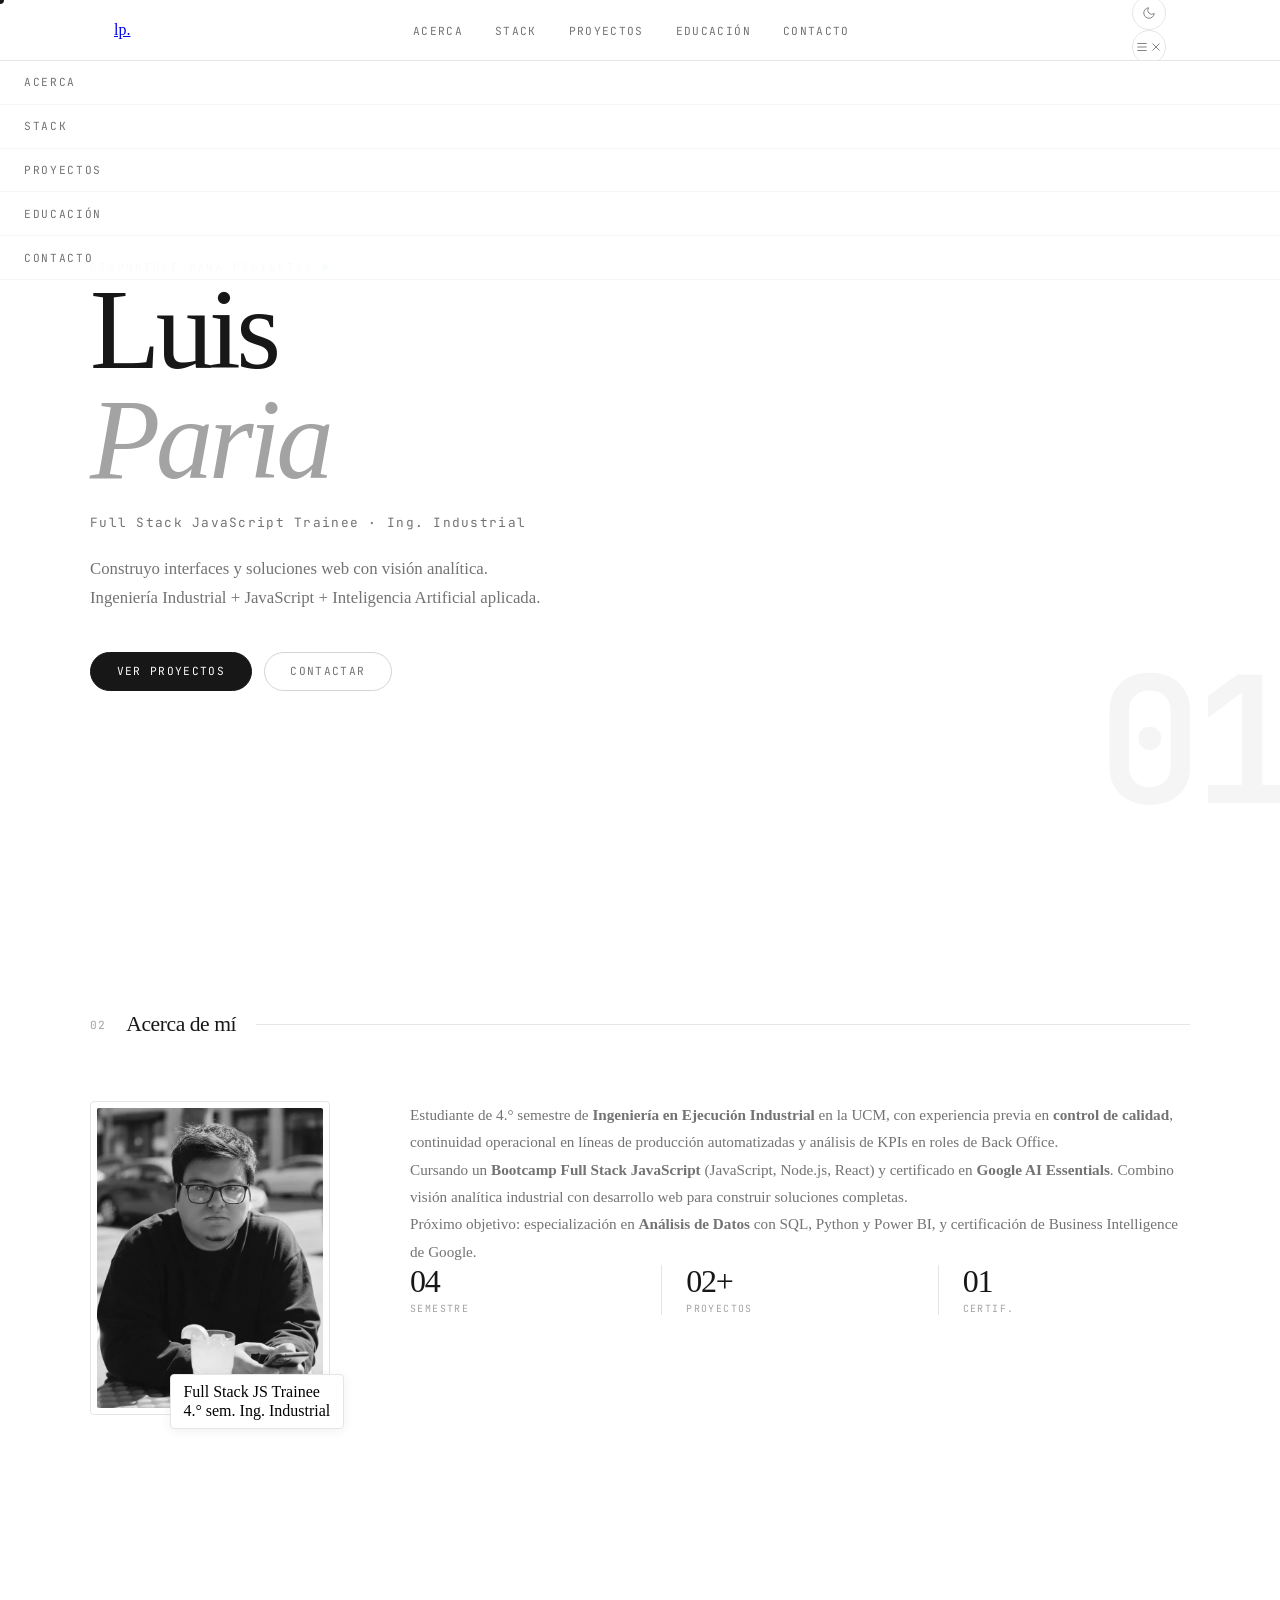
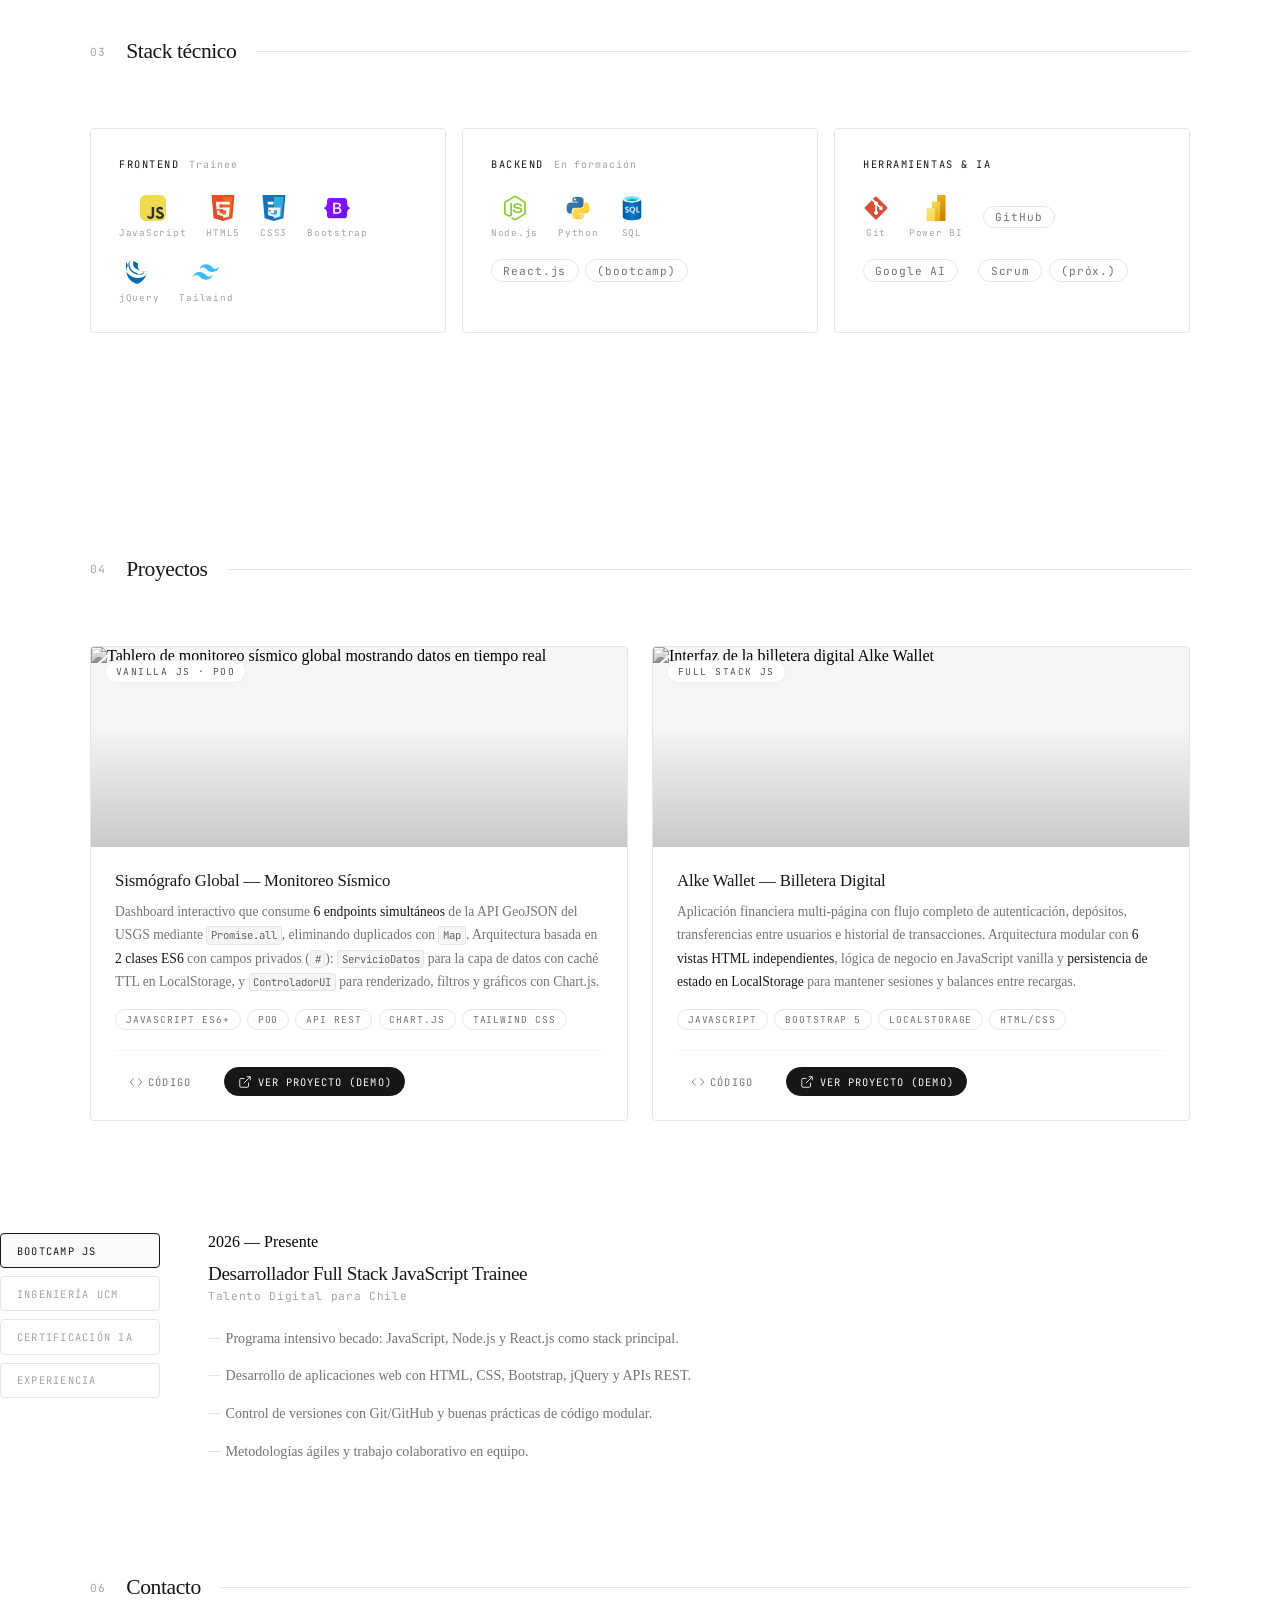
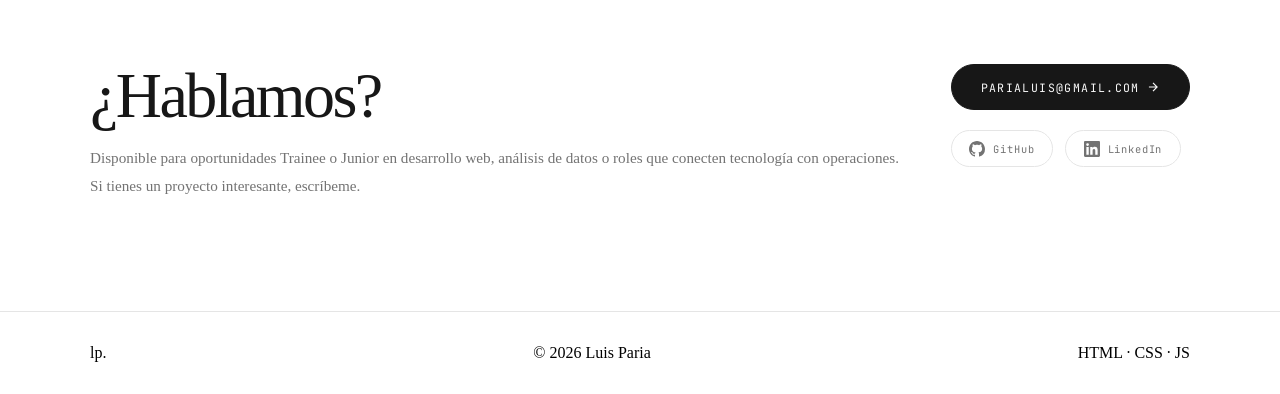
==== index.html @ 0fd5fdc1 "commit de actualización 4 19/06/2026" ====
<!DOCTYPE html>
<html lang="es" class="scroll-smooth">
<head>
  <meta charset="UTF-8" />
  <meta name="viewport" content="width=device-width, initial-scale=1.0" />
  <title>Luis Paria — Desarrollador Frontend</title>
  <meta name="description" content="Portafolio de Luis Paria. Frontend Trainee especializado en JavaScript y en camino al desarrollo Full Stack." />

  <!-- Tailwind CSS -->
  <script src="https://cdn.tailwindcss.com"></script>
  <script>
    tailwind.config = {
      darkMode: 'class',
      theme: {
        extend: {
          fontFamily: {
            sans: ['Inter', 'system-ui', 'sans-serif'],
            mono: ['"JetBrains Mono"', 'monospace'],
          },
          colors: {
            ink: {
              50:  '#fafafa',
              100: '#f5f5f5',
              200: '#e5e5e5',
              300: '#d4d4d4',
              400: '#a3a3a3',
              500: '#737373',
              600: '#525252',
              700: '#404040',
              800: '#262626',
              900: '#171717',
              950: '#0a0a0a',
            }
          }
        }
      }
    }
  </script>

  <!-- Google Fonts -->
  <link rel="preconnect" href="https://fonts.googleapis.com" />
  <link rel="preconnect" href="https://fonts.gstatic.com" crossorigin />
  <link href="https://fonts.googleapis.com/css2?family=Inter:opsz,wght@14..32,300;14..32,400;14..32,500;14..32,600&family=JetBrains+Mono:wght@400;500&display=swap" rel="stylesheet" />

  <!-- CSS propio -->
  <link rel="stylesheet" href="style/style.css" />
</head>

<body class="bg-white dark:bg-ink-950 text-ink-900 dark:text-ink-100 antialiased transition-colors duration-300">

  <!-- ─────────────── CURSOR ─────────────── -->
  <div id="cursor" aria-hidden="true"></div>

  <!-- ─────────────── NAV ─────────────── -->
  <header id="site-header">
    <nav aria-label="Navegación principal">
      <div class="nav-inner">
        <!-- Logo -->
        <a href="#inicio" class="font-mono text-sm font-medium text-ink-900 dark:text-ink-100 hover:text-ink-500 dark:hover:text-ink-400 transition-colors" aria-label="Inicio">
          lp.
        </a>

        <!-- Links desktop -->
        <ul class="nav-links" role="list">
          <li><a href="#acerca" class="nav-a">Acerca</a></li>
          <li><a href="#stack" class="nav-a">Stack</a></li>
          <li><a href="#proyectos" class="nav-a">Proyectos</a></li>
          <li><a href="#educacion" class="nav-a">Educación</a></li>
          <li><a href="#contacto" class="nav-a">Contacto</a></li>
        </ul>

        <!-- Controles -->
        <div class="flex items-center gap-3">
          <button id="theme-btn" aria-label="Cambiar tema" class="control-btn">
            <!-- Sol (modo claro visible en dark) -->
            <svg class="icon-sun" xmlns="http://www.w3.org/2000/svg" viewBox="0 0 24 24" fill="none" stroke="currentColor" stroke-width="1.5">
              <circle cx="12" cy="12" r="4"/><path d="M12 2v2M12 20v2M4.22 4.22l1.42 1.42M18.36 18.36l1.42 1.42M2 12h2M20 12h2M4.22 19.78l1.42-1.42M18.36 5.64l1.42-1.42"/>
            </svg>
            <!-- Luna (visible en modo claro) -->
            <svg class="icon-moon" xmlns="http://www.w3.org/2000/svg" viewBox="0 0 24 24" fill="none" stroke="currentColor" stroke-width="1.5">
              <path d="M21 12.79A9 9 0 1 1 11.21 3 7 7 0 0 0 21 12.79z"/>
            </svg>
          </button>

          <!-- Hamburger mobile -->
          <button id="menu-btn" aria-label="Menú" aria-expanded="false" class="control-btn md:hidden">
            <svg id="icon-menu" xmlns="http://www.w3.org/2000/svg" viewBox="0 0 24 24" fill="none" stroke="currentColor" stroke-width="1.5" class="w-4 h-4">
              <path d="M4 6h16M4 12h16M4 18h16"/>
            </svg>
            <svg id="icon-close" xmlns="http://www.w3.org/2000/svg" viewBox="0 0 24 24" fill="none" stroke="currentColor" stroke-width="1.5" class="w-4 h-4 hidden">
              <path d="M18 6 6 18M6 6l12 12"/>
            </svg>
          </button>
        </div>
      </div>

      <!-- Menú móvil -->
      <div id="mobile-menu" class="mobile-menu hidden" aria-hidden="true">
        <ul role="list" class="flex flex-col gap-0">
          <li><a href="#acerca"    class="mobile-a">Acerca</a></li>
          <li><a href="#stack"     class="mobile-a">Stack</a></li>
          <li><a href="#proyectos" class="mobile-a">Proyectos</a></li>
          <li><a href="#educacion" class="mobile-a">Educación</a></li>
          <li><a href="#contacto"  class="mobile-a">Contacto</a></li>
        </ul>
      </div>
    </nav>
  </header>

  <!-- ─────────────── MAIN ─────────────── -->
  <main>

    <!-- ══════════════ HERO ══════════════ -->
    <section id="inicio" class="hero" aria-labelledby="hero-name">

      <div class="hero-content reveal">
        <p class="label mb-6">Disponible para proyectos
          <span class="dot-green" aria-hidden="true"></span>
        </p>

        <h1 id="hero-name" class="hero-heading">
          Luis<br/>
          <span class="hero-last">Paria</span>
        </h1>

        <p class="hero-role">
          Full Stack JavaScript Trainee <span class="text-ink-400 dark:text-ink-500">·</span> Ing. Industrial
        </p>

        <p class="hero-desc">
          Construyo interfaces y soluciones web con visión analítica.<br class="hidden sm:block"/>
          Ingeniería Industrial + JavaScript + Inteligencia Artificial aplicada.
        </p>

        <div class="hero-actions">
          <a href="#proyectos" class="btn-primary">Ver proyectos</a>
          <a href="#contacto"  class="btn-ghost">Contactar</a>
        </div>
      </div>

      <!-- Número de sección decorativo -->
      <div class="hero-num" aria-hidden="true">01</div>

    </section>

    <!-- ══════════════ ACERCA ══════════════ -->
    <section id="acerca" class="section" aria-labelledby="acerca-title">
      <div class="section-inner">

        <header class="section-head reveal">
          <span class="section-num" aria-hidden="true">02</span>
          <h2 id="acerca-title" class="section-title">Acerca de mí</h2>
        </header>

        <div class="about-grid">

          <!-- Foto -->
          <div class="about-img-wrap reveal">
            <div class="about-img-frame">
              <img
                src="media/foto%20perfil.webp"
                alt="Foto de perfil de Luis Paria"
                width="300" height="300"
                class="about-img"
                loading="lazy"
              />
            </div>
            <!-- Tarjeta flotante -->
            <div class="about-badge">
              <span class="font-mono text-xs text-ink-500 dark:text-ink-400">Full Stack JS Trainee</span>
              <span class="font-mono text-xs font-medium text-ink-900 dark:text-ink-100">4.° sem. Ing. Industrial</span>
            </div>
          </div>

          <!-- Texto -->
          <div class="about-text reveal">
            <p class="body-text mb-5">
              Estudiante de 4.° semestre de
              <strong class="text-ink-900 dark:text-ink-100 font-medium">Ingeniería en Ejecución Industrial</strong>
              en la UCM, con experiencia previa en
              <strong class="text-ink-900 dark:text-ink-100 font-medium">control de calidad</strong>,
              continuidad operacional en líneas de producción automatizadas
              y análisis de KPIs en roles de Back Office.
            </p>
            <p class="body-text mb-5">
              Cursando un
              <strong class="text-ink-900 dark:text-ink-100 font-medium">Bootcamp Full Stack JavaScript</strong>
              (JavaScript, Node.js, React) y certificado en
              <strong class="text-ink-900 dark:text-ink-100 font-medium">Google AI Essentials</strong>.
              Combino visión analítica industrial con desarrollo web para construir soluciones completas.
            </p>
            <p class="body-text mb-10">
              Próximo objetivo: especialización en
              <strong class="text-ink-900 dark:text-ink-100 font-medium">Análisis de Datos</strong>
              con SQL, Python y Power BI, y certificación de Business Intelligence de Google.
            </p>

            <!-- Métricas -->
            <div class="metrics">
              <div class="metric">
                <span class="metric-value">04</span>
                <span class="metric-label">Semestre</span>
              </div>
              <div class="metric-divider" aria-hidden="true"></div>
              <div class="metric">
                <span class="metric-value">02+</span>
                <span class="metric-label">Proyectos</span>
              </div>
              <div class="metric-divider" aria-hidden="true"></div>
              <div class="metric">
                <span class="metric-value">01</span>
                <span class="metric-label">Certif.</span>
              </div>
            </div>
          </div>

        </div>
      </div>
    </section>

    <!-- ══════════════ STACK ══════════════ -->
    <section id="stack" class="section bg-ink-50 dark:bg-ink-900/40" aria-labelledby="stack-title">
      <div class="section-inner">

        <header class="section-head reveal">
          <span class="section-num" aria-hidden="true">03</span>
          <h2 id="stack-title" class="section-title">Stack técnico</h2>
        </header>

        <div class="stack-grid">

          <!-- Frontend -->
          <article class="stack-card reveal" aria-label="Habilidades Frontend">
            <div class="stack-card-head">
              <span class="stack-tag">Frontend</span>
              <span class="stack-level">Trainee</span>
            </div>
            <ul class="tech-list" role="list">

              <li class="tech-item" title="JavaScript">
                <svg xmlns="http://www.w3.org/2000/svg" width="26" height="26" viewBox="0 0 256 256" aria-hidden="true">
                  <rect width="256" height="256" fill="#F0DB4F" rx="55"/>
                  <path fill="#323330" d="m67.312 213.932 19.59-11.856c3.78 6.701 7.218 12.371 15.465 12.371 7.905 0 12.889-3.092 12.889-15.12v-81.798h24.058v82.138c0 24.917-14.606 36.259-35.916 36.259-19.245 0-30.416-9.967-36.087-21.996m85.07-2.576 19.588-11.341c5.157 8.421 11.859 14.607 23.715 14.607 9.969 0 16.325-4.984 16.325-11.858 0-8.248-6.53-11.17-17.528-15.98l-6.013-2.579c-17.357-7.388-28.871-16.668-28.871-36.258 0-18.044 13.748-31.792 35.229-31.792 15.294 0 26.292 5.328 34.196 19.247l-18.731 12.029c-4.125-7.389-8.591-10.31-15.465-10.31-7.046 0-11.514 4.468-11.514 10.31 0 7.217 4.468 10.139 14.778 14.608l6.014 2.577c20.449 8.765 31.963 17.699 31.963 37.804 0 21.654-17.012 33.51-39.867 33.51-22.339 0-36.774-10.654-43.819-24.574"/>
                </svg>
                <span>JavaScript</span>
              </li>

              <li class="tech-item" title="HTML5">
                <svg xmlns="http://www.w3.org/2000/svg" width="26" height="26" viewBox="0 0 512 512" aria-hidden="true">
                  <path fill="#E44D26" d="M71 460 30 0h451l-41 460-185 52"/>
                  <path fill="#F16529" d="M256 472V472l149-41 35-394H256"/>
                  <path fill="#EBEBEB" d="M256 244h-69l-5-56h74V132H114l13 147h129zm0 123-63-17-4-45h-56l7 79 116 32"/>
                  <path fill="#FFF" d="M256 244v56h64l-6 79-58 17v58l116-32 9-99 8-79zm0-112v56h136l-4-56"/>
                </svg>
                <span>HTML5</span>
              </li>

              <li class="tech-item" title="CSS3">
                <svg xmlns="http://www.w3.org/2000/svg" width="26" height="26" viewBox="0 0 512 512" aria-hidden="true">
                  <path fill="#1572B6" d="M71 460 30 0h451l-41 460-185 52"/>
                  <path fill="#33A9DC" d="M256 472l149-41 35-394H256"/>
                  <path fill="#FFF" d="M256 244H141l5 56h110zm-11-112H130l5 56h110zm-111 169h56l4 47 62 17v-58l-116-32"/>
                  <path fill="#EBEBEB" d="M256 383l-62-17-4-47h-56l7 79 115 32zm0-139v56h60l-6 79-54 15v58l115-32 8-99 8-77z"/>
                </svg>
                <span>CSS3</span>
              </li>

              <li class="tech-item" title="Bootstrap">
                <svg xmlns="http://www.w3.org/2000/svg" width="26" height="26" viewBox="0 0 128 128" aria-hidden="true">
                  <defs>
                    <linearGradient id="bs-a" x1="76.079" x2="523.48" y1="10.798" y2="365.95" gradientTransform="translate(1.11 14.613)scale(.24566)" gradientUnits="userSpaceOnUse">
                      <stop offset="0" stop-color="#9013fe"/><stop offset="1" stop-color="#6610f2"/>
                    </linearGradient>
                  </defs>
                  <path fill="url(#bs-a)" d="M14.985 27.712c-.237-6.815 5.072-13.099 12.249-13.099h73.54c7.177 0 12.486 6.284 12.249 13.099-.228 6.546.068 15.026 2.202 21.94 2.141 6.936 5.751 11.319 11.664 11.883v6.387c-5.913.564-9.523 4.947-11.664 11.883-2.134 6.914-2.43 15.394-2.202 21.94.237 6.815-5.072 13.098-12.249 13.098h-73.54c-7.177 0-12.486-6.284-12.249-13.098.228-6.546-.068-15.026-2.203-21.94-2.14-6.935-5.76-11.319-11.673-11.883v-6.387c5.913-.563 9.533-4.947 11.673-11.883 2.135-6.914 2.43-15.394 2.203-21.94"/>
                  <path fill="#fff" d="M267.1 364.46c47.297 0 75.798-23.158 75.798-61.355 0-28.873-20.336-49.776-50.532-53.085v-1.203c22.185-3.609 39.594-24.211 39.594-47.219 0-32.783-25.882-54.138-65.322-54.138h-88.74v217zm-54.692-189.48h45.911c24.958 0 39.131 11.128 39.131 31.279 0 21.505-16.484 33.535-46.372 33.535h-38.67zm0 161.96v-71.431h45.602c32.661 0 49.608 12.03 49.608 35.49 0 23.459-16.484 35.941-47.605 35.941z" transform="translate(1.494 2.203)scale(.24566)"/>
                </svg>
                <span>Bootstrap</span>
              </li>

              <li class="tech-item" title="jQuery">
                <svg xmlns="http://www.w3.org/2000/svg" width="26" height="26" viewBox="0 0 128 128" aria-hidden="true">
                  <path fill="#0868ac" d="M9.625 32.181C-1.404 48.032-.031 68.657 8.394 85.501c.2.404.41.801.617 1.198l.394.759.246.437.439.786q.393.691.804 1.379l.459.756q.456.735.933 1.46l.398.614c.439.655.888 1.309 1.352 1.951l.039.05.228.308q.603.83 1.232 1.639l.464.59q.56.703 1.138 1.399l.435.52a75 75 0 0 0 1.586 1.812l.033.033.061.068a80 80 0 0 0 1.612 1.699l.517.521q.635.638 1.287 1.262l.527.5q.869.82 1.764 1.607l.028.022.307.262q.792.686 1.603 1.353l.664.529q.662.531 1.336 1.044l.714.543q.744.548 1.499 1.075l.546.387.15.107c.478.329.967.646 1.456.963l.63.42c.75.474 1.51.943 2.279 1.396l.63.355q.847.49 1.71.959c.312.168.632.327.946.488.407.213.811.429 1.225.636l.283.137.501.242q.961.46 1.94.897l.41.184a67 67 0 0 0 2.263.941l.551.217c.704.271 1.418.539 2.135.791l.268.093c.787.275 1.581.53 2.381.779l.575.172c.814.245 1.619.538 2.458.693C86.471 117.453 101.965 75.673 101.965 75.673c-13.013 16.953-36.111 21.425-57.996 16.446-.829-.187-1.633-.446-2.442-.685l-.609-.185a73 73 0 0 1-2.352-.765l-.323-.117a72 72 0 0 1-2.074-.769l-.582-.229q-1.13-.445-2.239-.931l-.447-.198a93 93 0 0 1-1.889-.879l-.546-.262c-.491-.239-.977-.493-1.461-.743-.324-.171-.654-.332-.975-.51a59 59 0 0 1-1.751-.982l-.591-.33a81 81 0 0 1-2.28-1.397l-.615-.41a59 59 0 0 1-1.623-1.079l-.522-.367a89 89 0 0 1-1.534-1.109l-.679-.514a65 65 0 0 1-1.384-1.082l-.617-.495a83 83 0 0 1-1.724-1.453l-.189-.159a84 84 0 0 1-1.812-1.647l-.511-.491c-.441-.42-.875-.843-1.302-1.277l-.51-.509a71 71 0 0 1-1.598-1.69l-.079-.084a67 67 0 0 1-1.621-1.844l-.424-.504a71 71 0 0 1-1.167-1.442l-.427-.532a78 78 0 0 1-1.347-1.794c-12.15-16.574-16.516-39.432-6.805-58.204m25.629-2.434c-7.977 11.478-7.543 26.844-1.321 38.983a51 51 0 0 0 3.528 5.889c1.195 1.713 2.52 3.751 4.106 5.127a48 48 0 0 0 1.79 1.858l.472.465a52 52 0 0 0 1.828 1.698l.074.064.018.018a55 55 0 0 0 2.135 1.767l.485.378a54 54 0 0 0 2.233 1.631l.065.049c.336.232.678.448 1.019.672l.483.319q.816.525 1.655 1.015l.235.136q.726.418 1.463.818l.521.271c.339.177.678.358 1.023.53l.155.07c.703.346 1.412.68 2.136.995l.472.194c.579.246 1.164.486 1.75.71l.75.275c.533.198 1.068.378 1.607.559l.727.233c.767.238 1.525.539 2.324.672C82.587 92.59 92.095 60.881 92.095 60.881c-8.57 12.343-25.168 18.233-42.879 13.635a50 50 0 0 1-2.333-.674l-.701-.227a45 45 0 0 1-1.631-.562l-.736-.274a56 56 0 0 1-1.756-.708l-.473-.2a48 48 0 0 1-2.148-.999c-.363-.177-.72-.364-1.078-.548l-.622-.32a45 45 0 0 1-1.363-.77l-.326-.185a48 48 0 0 1-1.651-1.008l-.498-.332a62 62 0 0 1-1.069-.707 58 58 0 0 1-2.226-1.628l-.501-.395c-7.752-6.12-13.898-14.486-16.819-23.971-3.062-9.836-2.402-20.878 2.903-29.84m22.278-.775c-4.702 6.92-5.164 15.514-1.901 23.156 3.441 8.113 10.491 14.476 18.72 17.495.339.125.679.237 1.022.354l.451.143c.485.152.966.329 1.467.424C99.531 74.556 105.699 58.493 107.34 56.128c-5.402 7.779-14.482 9.646-25.623 6.942-.88-.213-1.847-.531-2.695-.832a33 33 0 0 1-3.201-1.329 33 33 0 0 1-5.612-3.424c-9.969-7.565-16.162-21.994-9.657-33.745"/>
                </svg>
                <span>jQuery</span>
              </li>

              <li class="tech-item" title="Tailwind CSS">
                <svg xmlns="http://www.w3.org/2000/svg" width="26" height="26" viewBox="0 0 128 128" aria-hidden="true">
                  <path fill="#38bdf8" d="M64.004 25.602c-17.067 0-27.73 8.53-32 25.597 6.398-8.531 13.867-11.73 22.398-9.597 4.871 1.214 8.352 4.746 12.207 8.66C72.883 56.629 80.145 64 96.004 64c17.066 0 27.73-8.531 32-25.602q-9.6 12.803-22.399 9.602c-4.87-1.215-8.347-4.746-12.207-8.66-6.27-6.367-13.53-13.738-29.394-13.738M32.004 64c-17.066 0-27.73 8.531-32 25.602Q9.603 76.799 22.402 80c4.871 1.215 8.352 4.746 12.207 8.66 6.274 6.367 13.536 13.738 29.395 13.738 17.066 0 27.73-8.53 32-25.597q-9.6 12.797-22.399 9.597c-4.87-1.214-8.347-4.746-12.207-8.66C55.128 71.371 47.868 64 32.004 64"/>
                </svg>
                <span>Tailwind</span>
              </li>

            </ul>
          </article>

          <!-- Backend -->
          <article class="stack-card reveal" aria-label="Habilidades Backend">
            <div class="stack-card-head">
              <span class="stack-tag">Backend</span>
              <span class="stack-level">En formación</span>
            </div>
            <ul class="tech-list" role="list">

              <li class="tech-item" title="Node.js">
                <svg xmlns="http://www.w3.org/2000/svg" width="26" height="26" viewBox="0 0 128 128" aria-hidden="true">
                  <path fill="#83CD29" d="M112.771 30.334L68.674 4.729c-2.781-1.584-6.402-1.584-9.205 0L14.901 30.334C12.031 31.985 10 35.088 10 38.407v51.142c0 3.319 2.084 6.423 4.954 8.083l11.775 6.688c5.628 2.772 7.617 2.772 10.178 2.772 8.333 0 13.093-5.039 13.093-13.828v-50.49c0-.713-.371-1.774-1.071-1.774h-5.623c-.712 0-2.306 1.061-2.306 1.773v50.49c0 3.896-3.524 7.773-10.11 4.48L18.723 91.6c-.424-.23-.723-.693-.723-1.181V38.407c0-.482.555-.966.982-1.213l44.424-25.561c.415-.235 1.025-.235 1.439 0l43.882 25.555c.42.253.272.722.272 1.219v51.142c0 .488.183.963-.232 1.198l-44.086 25.576c-.378.227-.847.227-1.261 0l-11.307-6.749c-.341-.198-.746-.269-1.073-.086-3.146 1.783-3.726 2.02-6.677 3.043-.726.253-1.797.692.41 1.929l14.798 8.754a9.294 9.294 0 004.647 1.246c1.642 0 3.25-.426 4.667-1.246l43.885-25.582c2.87-1.672 4.23-4.764 4.23-8.083V38.407c0-3.319-1.36-6.414-4.229-8.073zM77.91 81.445c-11.726 0-14.309-3.235-15.17-9.066-.1-.628-.633-1.379-1.272-1.379h-5.731c-.71 0-1.279.86-1.279 1.566 0 7.466 4.059 16.512 23.453 16.512 14.039 0 22.088-5.455 22.088-15.109 0-9.572-6.467-12.084-20.082-13.886-13.762-1.819-15.16-2.738-15.16-5.962 0-2.658 1.184-6.203 11.374-6.203 9.105 0 12.461 1.954 13.842 8.091.118.577.645 1.006 1.235 1.006h5.764c.354 0 .69-.143.943-.396.254-.252.37-.6.335-.95-.891-10.568-7.912-15.493-22.119-15.493-12.631 0-20.166 5.334-20.166 14.275 0 9.698 7.497 12.378 19.622 13.577 14.505 1.422 15.633 3.542 15.633 6.395 0 4.955-3.978 7.066-13.309 7.066z"/>
                </svg>
                <span>Node.js</span>
              </li>

              <li class="tech-item" title="Python">
                <svg xmlns="http://www.w3.org/2000/svg" width="26" height="26" viewBox="0 0 32 32" aria-hidden="true">
                  <defs>
                    <linearGradient id="py-a" x1="-133.268" x2="-133.198" y1="-202.91" y2="-202.84" gradientTransform="matrix(189.38 0 0 189.81 25243.061 38519.17)" gradientUnits="userSpaceOnUse">
                      <stop offset="0" stop-color="#387eb8"/><stop offset="1" stop-color="#366994"/>
                    </linearGradient>
                    <linearGradient id="py-b" x1="-133.575" x2="-133.495" y1="-203.203" y2="-203.133" gradientTransform="matrix(189.38 0 0 189.81 25309.061 38583.42)" gradientUnits="userSpaceOnUse">
                      <stop offset="0" stop-color="#ffe052"/><stop offset="1" stop-color="#ffc331"/>
                    </linearGradient>
                  </defs>
                  <path fill="url(#py-a)" d="M15.885 2.1c-7.1 0-6.651 3.07-6.651 3.07v3.19h6.752v1H6.545S2 8.8 2 16.005s4.013 6.912 4.013 6.912H8.33v-3.361s-.13-4.013 3.9-4.013h6.762s3.772.06 3.772-3.652V5.8s.572-3.712-6.842-3.712Zm-3.732 2.137a1.214 1.214 0 1 1-1.183 1.244v-.02a1.214 1.214 0 0 1 1.214-1.214Z"/>
                  <path fill="url(#py-b)" d="M16.085 29.91c7.1 0 6.651-3.08 6.651-3.08v-3.18h-6.751v-1h9.47S30 23.158 30 15.995s-4.013-6.912-4.013-6.912H23.64V12.4s.13 4.013-3.9 4.013h-6.765S9.2 16.356 9.2 20.068V26.2s-.572 3.712 6.842 3.712h.04Zm3.732-2.147A1.214 1.214 0 1 1 21 26.519v.03a1.214 1.214 0 0 1-1.214 1.214z"/>
                </svg>
                <span>Python</span>
              </li>

              <li class="tech-item" title="SQL">
                <svg xmlns="http://www.w3.org/2000/svg" width="26" height="26" viewBox="0 0 128 128" aria-hidden="true">
                  <defs>
                    <linearGradient id="sql-a" x1="2.59" x2="15.41" y1="10.16" y2="10.16" gradientTransform="scale(7.11111)" gradientUnits="userSpaceOnUse">
                      <stop offset="0" stop-color="#005ba1"/><stop offset=".52" stop-color="#0078d4"/><stop offset="1" stop-color="#005ba1"/>
                    </linearGradient>
                    <radialGradient id="sql-b" cx="9.36" cy="10.57" r="7.07" gradientTransform="matrix(73.03125 0 0 37.1875 29.797 56.535)">
                      <stop offset="0" stop-color="#f2f2f2"/><stop offset="1" stop-color="#e6e6e6"/>
                    </radialGradient>
                  </defs>
                  <path fill="url(#sql-a)" d="M64 36.55C38.828 36.55 18.418 29.441 18.418 20.055v87.89c0 9.032 20.055 16.356 44.941 16.5H64c25.172 0 45.582-7.113 45.582-16.5v-87.89c0 9.172-20.41 16.496-45.582 16.496Z"/>
                  <path fill="#e8e8e8" d="M109.582 20.055c0 9.172-20.41 16.496-45.582 16.496s-45.582-7.11-45.582-16.496c0-9.387 20.41-16.5 45.582-16.5s45.582 7.113 45.582 16.5"/>
                  <path fill="#50e6ff" d="M98.988 18.703c0 5.832-15.718 10.524-34.988 10.524s-34.988-4.692-34.988-10.524S44.73 8.25 64 8.25s34.988 4.691 34.988 10.453"/>
                  <path fill="#198ab3" d="M64 21.332a82.2 82.2 0 0 0-27.664 4.055A81.2 81.2 0 0 0 64 29.227a79.3 79.3 0 0 0 27.664-4.125A84.3 84.3 0 0 0 64 21.332"/>
                  <path fill="url(#sql-b)" d="M91.734 81.066V56.891h-6.402v29.367h17.496v-5.192ZM40.961 69.191a13 13 0 0 1-3.629-2.203 3.13 3.13 0 0 1-.852-2.277 2.42 2.42 0 0 1 1.067-2.133 4.85 4.85 0 0 1 2.988-.855 11.53 11.53 0 0 1 7.11 2.062v-6.113a18.2 18.2 0 0 0-7.11-1.137 11.67 11.67 0 0 0-7.754 2.414 7.68 7.68 0 0 0-2.984 6.332c0 3.625 2.273 6.469 7.11 8.602 1.57.668 3.05 1.527 4.41 2.562a2.98 2.98 0 0 1 1.066 2.274c0 .879-.426 1.699-1.137 2.207a5.8 5.8 0 0 1-3.203.781 11.8 11.8 0 0 1-7.75-2.988v6.613a15.4 15.4 0 0 0 7.61 1.707c2.98.176 5.933-.648 8.39-2.348a7.68 7.68 0 0 0 2.348-6.468 7.46 7.46 0 0 0-1.778-4.977 17.2 17.2 0 0 0-5.902-4.055m37.262 11.305a16.63 16.63 0 0 0 2.347-8.957A16.5 16.5 0 0 0 78.223 64a12.87 12.87 0 0 0-4.977-5.332 14.2 14.2 0 0 0-7.113-1.852 15 15 0 0 0-7.68 1.922A13.2 13.2 0 0 0 53.262 64a17.5 17.5 0 0 0-1.848 8.105 16.06 16.06 0 0 0 1.707 7.114 12.53 12.53 0 0 0 4.906 5.261 14.7 14.7 0 0 0 7.11 2.133l6.117 7.11h8.605l-8.75-7.82a12.74 12.74 0 0 0 7.114-5.407m-7.114-1.777a6.67 6.67 0 0 1-5.402 2.488 6.54 6.54 0 0 1-5.406-2.559 10.84 10.84 0 0 1-2.063-7.109 10.9 10.9 0 0 1 2.063-7.113 7.1 7.1 0 0 1 5.547-2.63 6.18 6.18 0 0 1 5.336 2.63 11.53 11.53 0 0 1 1.918 7.113 10.35 10.35 0 0 1-1.993 7.18"/>
                </svg>
                <span>SQL</span>
              </li>

              <li class="tech-item tech-badge">
                <span>React.js</span>
                <span class="text-[10px] font-mono text-ink-400 dark:text-ink-500 ml-1">(bootcamp)</span>
              </li>

            </ul>
          </article>

          <!-- Herramientas + IA -->
          <article class="stack-card reveal" aria-label="Herramientas, IA y gestión">
            <div class="stack-card-head">
              <span class="stack-tag">Herramientas & IA</span>
              <span class="stack-level">&nbsp;</span>
            </div>
            <ul class="tech-list" role="list">

              <li class="tech-item" title="Git">
                <svg xmlns="http://www.w3.org/2000/svg" width="26" height="26" viewBox="0 0 32 32" aria-hidden="true">
                  <path fill="#dd4c35" d="M29.472 14.753 17.247 2.528a1.8 1.8 0 0 0-2.55 0l-2.539 2.539 3.22 3.22a2.141 2.141 0 0 1 2.712 2.73l3.1 3.1a2.143 2.143 0 1 1-1.285 1.21l-2.895-2.895v7.617a2.141 2.141 0 1 1-1.764-.062V12.3a2.146 2.146 0 0 1-1.165-2.814l-3.17-3.172L2.528 14.7a1.8 1.8 0 0 0 0 2.551l12.225 12.221a1.8 1.8 0 0 0 2.55 0L29.472 17.3a1.8 1.8 0 0 0 0-2.551"/>
                  <path fill="#fff" d="m12.158 5.067 3.22 3.22a2.141 2.141 0 0 1 2.712 2.73l3.1 3.1a2.143 2.143 0 1 1-1.285 1.21l-2.895-2.895v7.617a2.141 2.141 0 1 1-1.764-.062V12.3a2.146 2.146 0 0 1-1.165-2.814l-3.17-3.172"/>
                </svg>
                <span>Git</span>
              </li>

              <li class="tech-item" title="Power BI">
                <svg xmlns="http://www.w3.org/2000/svg" width="22" height="26" viewBox="0 0 256 342" aria-hidden="true">
                  <defs>
                    <linearGradient id="pbi-a" x1="42.593%" x2="57.245%" y1="0%" y2="93.174%">
                      <stop offset="0%" stop-color="#E6AD10"/><stop offset="100%" stop-color="#C87E0E"/>
                    </linearGradient>
                    <linearGradient id="pbi-b" x1="40.122%" x2="62.028%" y1="0%" y2="95.592%">
                      <stop offset="0%" stop-color="#F6D751"/><stop offset="100%" stop-color="#E6AD10"/>
                    </linearGradient>
                    <linearGradient id="pbi-c" x1="27.774%" x2="55.012%" y1="0%" y2="96.828%">
                      <stop offset="0%" stop-color="#F9E589"/><stop offset="100%" stop-color="#F6D751"/>
                    </linearGradient>
                    <path id="pbi-d" d="M142.222 14.222C142.222 6.368 148.59 0 156.444 0h85.334C249.632 0 256 6.368 256 14.222v312.89c0 7.854-6.368 14.221-14.222 14.221H14.222C6.368 341.333 0 334.966 0 327.111V184.89c0-7.855 6.368-14.222 14.222-14.222h56.89V99.556c0-7.855 6.367-14.223 14.222-14.223h56.888z"/>
                  </defs>
                  <mask id="pbi-e" fill="#fff"><use href="#pbi-d"/></mask>
                  <path fill="url(#pbi-a)" d="M256 0v341.333H142.222V0z" mask="url(#pbi-e)"/>
                  <path fill-opacity=".2" d="M184.889 100.978v241.778H71.11v-256h99.556c7.854 0 14.222 6.367 14.222 14.222" mask="url(#pbi-e)"/>
                  <path fill="url(#pbi-b)" d="M184.889 99.556v241.777H71.11v-256h99.556c7.854 0 14.222 6.368 14.222 14.223" mask="url(#pbi-e)"/>
                  <path fill="url(#pbi-c)" d="M0 170.667v170.666h113.778V184.89c0-7.855-6.368-14.222-14.222-14.222z" mask="url(#pbi-e)"/>
                </svg>
                <span>Power BI</span>
              </li>

              <li class="tech-item tech-badge">
                <span>GitHub</span>
              </li>

              <li class="tech-item tech-badge">
                <span>Google AI</span>
              </li>

              <li class="tech-item tech-badge">
                <span>Scrum</span>
                <span class="text-[10px] font-mono text-ink-400 dark:text-ink-500 ml-1">(próx.)</span>
              </li>

            </ul>
          </article>

        </div>
      </div>
    </section>

    <!-- ══════════════ PROYECTOS ══════════════ -->
    <section id="proyectos" class="section" aria-labelledby="proyectos-title">
      <div class="section-inner">

        <header class="section-head reveal">
          <span class="section-num" aria-hidden="true">04</span>
          <h2 id="proyectos-title" class="section-title">Proyectos</h2>
        </header>

        <div class="projects-grid">

          <!-- Proyecto 1: Sismógrafo Global -->
          <article class="project-card reveal" aria-label="Proyecto: Sismógrafo Global en Tiempo Real">
            <div class="project-img-box">
              <img
                src="https://images.unsplash.com/photo-1526374965328-7f61d4dc18c5?ixlib=rb-4.0.3&auto=format&fit=crop&w=800&q=80"
                alt="Tablero de monitoreo sísmico global mostrando datos en tiempo real"
                class="project-img"
                loading="lazy"
              />
              <div class="project-img-overlay" aria-hidden="true"></div>
              <span class="project-type-badge">Vanilla JS · POO</span>
            </div>

            <div class="project-body">
              <h3 class="project-title">Sismógrafo Global — Monitoreo Sísmico</h3>
              <p class="project-desc">
                Dashboard interactivo que consume <strong>6 endpoints simultáneos</strong> de la API GeoJSON del USGS
                mediante <code>Promise.all</code>, eliminando duplicados con <code>Map</code>. Arquitectura basada en
                <strong>2 clases ES6</strong> con campos privados (<code>#</code>): <code>ServicioDatos</code>
                para la capa de datos con caché TTL en LocalStorage, y <code>ControladorUI</code> para renderizado,
                filtros y gráficos con Chart.js.
              </p>
              <div class="project-tags">
                <span class="tag">JavaScript ES6+</span>
                <span class="tag">POO</span>
                <span class="tag">API REST</span>
                <span class="tag">Chart.js</span>
                <span class="tag">Tailwind CSS</span>
              </div>
              <div class="project-links">
                <a href="https://github.com/Lavields/hackaton-sismografo-global" target="_blank" rel="noopener noreferrer" class="project-link" aria-label="Ver código en GitHub">
                  <svg xmlns="http://www.w3.org/2000/svg" width="14" height="14" viewBox="0 0 24 24" fill="none" stroke="currentColor" stroke-width="1.5" aria-hidden="true">
                    <path d="M16 18 22 12 16 6M8 6 2 12 8 18"/>
                  </svg>
                  Código
                </a>
                <a href="https://lavields.github.io/hackaton-sismografo-global/" target="_blank" rel="noopener noreferrer" class="project-link project-link-primary" aria-label="Ver demo en vivo del Sismógrafo Global">
                  <svg xmlns="http://www.w3.org/2000/svg" width="14" height="14" viewBox="0 0 24 24" fill="none" stroke="currentColor" stroke-width="1.5" aria-hidden="true">
                    <path d="M18 13v6a2 2 0 0 1-2 2H5a2 2 0 0 1-2-2V8a2 2 0 0 1 2-2h6M15 3h6v6M10 14 21 3"/>
                  </svg>
                  Ver Proyecto (Demo)
                </a>
              </div>
            </div>
          </article>

          <!-- Proyecto 2: Alke Wallet -->
          <article class="project-card reveal" aria-label="Proyecto: Alke Wallet — Billetera Digital">
            <div class="project-img-box">
              <img
                src="https://images.unsplash.com/photo-1563013544-824ae1b704d3?ixlib=rb-4.0.3&auto=format&fit=crop&w=800&q=80"
                alt="Interfaz de la billetera digital Alke Wallet"
                class="project-img"
                loading="lazy"
              />
              <div class="project-img-overlay" aria-hidden="true"></div>
              <span class="project-type-badge">Full Stack JS</span>
            </div>

            <div class="project-body">
              <h3 class="project-title">Alke Wallet — Billetera Digital</h3>
              <p class="project-desc">
                Aplicación financiera multi-página con flujo completo de autenticación, depósitos, transferencias
                entre usuarios e historial de transacciones. Arquitectura modular con
                <strong>6 vistas HTML independientes</strong>, lógica de negocio en JavaScript vanilla
                y <strong>persistencia de estado en LocalStorage</strong> para mantener sesiones y balances
                entre recargas.
              </p>
              <div class="project-tags">
                <span class="tag">JavaScript</span>
                <span class="tag">Bootstrap 5</span>
                <span class="tag">LocalStorage</span>
                <span class="tag">HTML/CSS</span>
              </div>
              <div class="project-links">
                <a href="https://github.com/Lavields/Alke-Wallet" target="_blank" rel="noopener noreferrer" class="project-link" aria-label="Ver código en GitHub">
                  <svg xmlns="http://www.w3.org/2000/svg" width="14" height="14" viewBox="0 0 24 24" fill="none" stroke="currentColor" stroke-width="1.5" aria-hidden="true">
                    <path d="M16 18 22 12 16 6M8 6 2 12 8 18"/>
                  </svg>
                  Código
                </a>
                <a href="https://lavields.github.io/Alke-Wallet/" target="_blank" rel="noopener noreferrer" class="project-link project-link-primary" aria-label="Ver demo en vivo de Alke Wallet">
                  <svg xmlns="http://www.w3.org/2000/svg" width="14" height="14" viewBox="0 0 24 24" fill="none" stroke="currentColor" stroke-width="1.5" aria-hidden="true">
                    <path d="M18 13v6a2 2 0 0 1-2 2H5a2 2 0 0 1-2-2V8a2 2 0 0 1 2-2h6M15 3h6v6M10 14 21 3"/>
                  </svg>
                  Ver Proyecto (Demo)
                </a>
              </div>
            </div>
          </article>

        </div>
      </div>
    </section>

    <!-- ══════════════ EDUCACIÓN ══════════════ - ->
    <section id="educacion" class="section bg-ink-50 dark:bg-ink-900/40" aria-labelledby="educacion-title">
      <div class="section-inner">

        <header class="section-head reveal">
          <span class="section-num" aria-hidden="true">05</span>
          <h2 id="educacion-title" class="section-title">Educación</h2>
        </header>

        <!-- Tabs -->
        <div class="edu-layout">
          <nav class="edu-tabs" role="tablist" aria-label="Seleccionar institución">
            <button
              id="tab-btn-1"
              role="tab"
              data-target="edu-1"
              aria-selected="true"
              aria-controls="edu-1"
              class="edu-tab edu-tab--active"
            >Bootcamp JS</button>
            <button
              id="tab-btn-2"
              role="tab"
              data-target="edu-2"
              aria-selected="false"
              aria-controls="edu-2"
              class="edu-tab"
            >Ingeniería UCM</button>
            <button
              id="tab-btn-3"
              role="tab"
              data-target="edu-3"
              aria-selected="false"
              aria-controls="edu-3"
              class="edu-tab"
            >Certificación IA</button>
            <button
              id="tab-btn-4"
              role="tab"
              data-target="edu-4"
              aria-selected="false"
              aria-controls="edu-4"
              class="edu-tab"
            >Experiencia</button>
          </nav>

          <div class="edu-panels">
            <!-- Panel 1: Bootcamp -->
            <div id="edu-1" role="tabpanel" aria-labelledby="tab-btn-1" class="edu-panel reveal">
              <div class="edu-meta">
                <span class="edu-period font-mono text-xs text-ink-400 dark:text-ink-500 tracking-wider">2026 — Presente</span>
              </div>
              <h3 class="edu-title">Desarrollador Full Stack JavaScript Trainee</h3>
              <p class="edu-org">Talento Digital para Chile</p>
              <ul class="edu-list" role="list">
                <li>Programa intensivo becado: JavaScript, Node.js y React.js como stack principal.</li>
                <li>Desarrollo de aplicaciones web con HTML, CSS, Bootstrap, jQuery y APIs REST.</li>
                <li>Control de versiones con Git/GitHub y buenas prácticas de código modular.</li>
                <li>Metodologías ágiles y trabajo colaborativo en equipo.</li>
              </ul>
            </div>

            <!-- Panel 2: Ingeniería -->
            <div id="edu-2" role="tabpanel" aria-labelledby="tab-btn-2" class="edu-panel hidden reveal">
              <div class="edu-meta">
                <span class="edu-period font-mono text-xs text-ink-400 dark:text-ink-500 tracking-wider">4.° Semestre — En curso</span>
              </div>
              <h3 class="edu-title">Ingeniería en Ejecución Industrial</h3>
              <p class="edu-org">Universidad Católica del Maule (UCM)</p>
              <ul class="edu-list" role="list">
                <li>Optimización de procesos, modelado matemático y gestión de operaciones.</li>
                <li>Visión analítica y sistémica aplicada a la resolución de problemas complejos.</li>
                <li>Base en eficiencia industrial, análisis de datos e inteligencia de negocios.</li>
              </ul>
            </div>

            <!-- Panel 3: Google AI -->
            <div id="edu-3" role="tabpanel" aria-labelledby="tab-btn-3" class="edu-panel hidden reveal">
              <div class="edu-meta">
                <span class="edu-period font-mono text-xs text-ink-400 dark:text-ink-500 tracking-wider">Certificado</span>
              </div>
              <h3 class="edu-title">Google AI Essentials</h3>
              <p class="edu-org">Google</p>
              <ul class="edu-list" role="list">
                <li>Fundamentos de Inteligencia Artificial y modelos generativos.</li>
                <li>Optimización de flujos de trabajo cotidianos mediante herramientas de IA.</li>
                <li>Aplicación práctica de IA para aumentar la productividad en desarrollo y análisis.</li>
              </ul>
            </div>

            <!-- Panel 4: Experiencia -->
            <div id="edu-4" role="tabpanel" aria-labelledby="tab-btn-4" class="edu-panel hidden reveal">
              <div class="edu-meta">
                <span class="edu-period font-mono text-xs text-ink-400 dark:text-ink-500 tracking-wider">Experiencia previa</span>
              </div>
              <h3 class="edu-title">Control de Calidad & Back Office</h3>
              <p class="edu-org">Industria — Líneas de producción automatizadas</p>
              <ul class="edu-list" role="list">
                <li>Control de calidad y continuidad operacional en líneas de producción automatizadas.</li>
                <li>Análisis de casos, gestión de KPIs y documentación técnica en roles de Back Office.</li>
                <li>Resolución de incidencias en planta y trabajo bajo normativas de alta exigencia.</li>
                <li>Redacción de informes técnicos y cumplimiento de métricas de rendimiento.</li>
              </ul>
            </div>
          </div>
        </div>

      </div>
    </section>

    <!-- ══════════════ CONTACTO ══════════════ -->
    <section id="contacto" class="section" aria-labelledby="contacto-title">
      <div class="section-inner">

        <header class="section-head reveal">
          <span class="section-num" aria-hidden="true">06</span>
          <h2 id="contacto-title" class="section-title">Contacto</h2>
        </header>

        <div class="contact-layout reveal">
          <div class="contact-text">
            <p class="contact-heading">¿Hablamos?</p>
            <p class="body-text max-w-md">
              Disponible para oportunidades Trainee o Junior en desarrollo web,
              análisis de datos o roles que conecten tecnología con operaciones.
              Si tienes un proyecto interesante, escríbeme.
            </p>
          </div>

          <div class="contact-actions">
            <a href="mailto:parialuis@gmail.com" id="btn-email" class="btn-primary contact-email">
              parialuis@gmail.com
              <svg xmlns="http://www.w3.org/2000/svg" width="14" height="14" viewBox="0 0 24 24" fill="none" stroke="currentColor" stroke-width="2" aria-hidden="true">
                <path d="M5 12h14M12 5l7 7-7 7"/>
              </svg>
            </a>

            <div class="contact-socials">
              <a href="https://github.com/Lavields" target="_blank" rel="noopener noreferrer" class="social-btn" aria-label="GitHub">
                <svg xmlns="http://www.w3.org/2000/svg" width="16" height="16" viewBox="0 0 24 24" fill="currentColor" aria-hidden="true">
                  <path d="M12 0C5.37 0 0 5.37 0 12c0 5.31 3.435 9.795 8.205 11.385.6.105.825-.255.825-.57 0-.285-.015-1.23-.015-2.235-3.015.555-3.795-.735-4.035-1.41-.135-.345-.72-1.41-1.23-1.695-.42-.225-1.02-.78-.015-.795.945-.015 1.62.87 1.845 1.23 1.08 1.815 2.805 1.305 3.495.99.105-.78.42-1.305.765-1.605-2.67-.3-5.46-1.335-5.46-5.925 0-1.305.465-2.385 1.23-3.225-.12-.3-.54-1.53.12-3.18 0 0 1.005-.315 3.3 1.23.96-.27 1.98-.405 3-.405s2.04.135 3 .405c2.295-1.56 3.3-1.23 3.3-1.23.66 1.65.24 2.88.12 3.18.765.84 1.23 1.905 1.23 3.225 0 4.605-2.805 5.625-5.475 5.925.435.375.81 1.095.81 2.22 0 1.605-.015 2.895-.015 3.3 0 .315.225.69.825.57A12.02 12.02 0 0 0 24 12c0-6.63-5.37-12-12-12z"/>
                </svg>
                GitHub
              </a>
              <a href="https://www.linkedin.com/in/parialuis/" target="_blank" rel="noopener noreferrer" class="social-btn" aria-label="LinkedIn">
                <svg xmlns="http://www.w3.org/2000/svg" width="16" height="16" viewBox="0 0 24 24" fill="currentColor" aria-hidden="true">
                  <path d="M20.447 20.452h-3.554v-5.569c0-1.328-.027-3.037-1.852-3.037-1.853 0-2.136 1.445-2.136 2.939v5.667H9.351V9h3.414v1.561h.046c.477-.9 1.637-1.85 3.37-1.85 3.601 0 4.267 2.37 4.267 5.455v6.286zM5.337 7.433a2.062 2.062 0 0 1-2.063-2.065 2.064 2.064 0 1 1 2.063 2.065zm1.782 13.019H3.555V9h3.564v11.452zM22.225 0H1.771C.792 0 0 .774 0 1.729v20.542C0 23.227.792 24 1.771 24h20.451C23.2 24 24 23.227 24 22.271V1.729C24 .774 23.2 0 22.222 0h.003z"/>
                </svg>
                LinkedIn
              </a>
            </div>
          </div>
        </div>

      </div>
    </section>

  </main>

  <!-- ─────────────── FOOTER ─────────────── -->
  <footer class="site-footer" role="contentinfo">
    <div class="footer-inner">
      <span class="font-mono text-xs text-ink-400 dark:text-ink-600">lp.</span>
      <p class="font-mono text-xs text-ink-400 dark:text-ink-600">© 2026 Luis Paria</p>
      <span class="font-mono text-xs text-ink-300 dark:text-ink-700">HTML · CSS · JS</span>
    </div>
  </footer>

  <!-- Botón volver arriba -->
  <a href="#inicio" id="back-top" aria-label="Volver al inicio" class="back-top">
    <svg xmlns="http://www.w3.org/2000/svg" width="14" height="14" viewBox="0 0 24 24" fill="none" stroke="currentColor" stroke-width="2" aria-hidden="true">
      <path d="M18 15 12 9 6 15"/>
    </svg>
  </a>

  <script src="static/script.js" defer></script>
</body>
</html>
---- style/style.css ----
/* ============================================================
   style.css — Luis Paria Portafolio
   Paleta: Blanco · Negro · Grises
   ============================================================ */

/* ─── 1. BASE ─── */
*, *::before, *::after { box-sizing: border-box; margin: 0; padding: 0; }

html { scroll-behavior: smooth; }

body {
  cursor: none;
  overflow-x: hidden;
}

/* Scrollbar sutil */
::-webkit-scrollbar { width: 3px; }
::-webkit-scrollbar-track { background: transparent; }
::-webkit-scrollbar-thumb {
  background: #d4d4d4;
  border-radius: 9999px;
}
.dark ::-webkit-scrollbar-thumb { background: #404040; }

/* Selección de texto */
::selection {
  background: #171717;
  color: #fafafa;
}
.dark ::selection {
  background: #f5f5f5;
  color: #171717;
}

/* Cursor oculto en todos los interactivos */
a, button, [role="button"] { cursor: none; }

/* Foco accesible */
:focus-visible {
  outline: 2px solid #171717;
  outline-offset: 3px;
  border-radius: 3px;
}
.dark :focus-visible { outline-color: #f5f5f5; }

/* ─── 2. CURSOR PERSONALIZADO ─── */
#cursor {
  position: fixed;
  top: 0; left: 0;
  width: 8px;
  height: 8px;
  background: #171717;
  border-radius: 50%;
  pointer-events: none;
  transform: translate(-50%, -50%);
  z-index: 9999;
  transition:
    width  0.22s cubic-bezier(0.16,1,0.3,1),
    height 0.22s cubic-bezier(0.16,1,0.3,1),
    background 0.2s ease,
    border 0.2s ease;
  mix-blend-mode: difference;
}
.dark #cursor { background: #f5f5f5; }

#cursor.grow {
  width: 32px;
  height: 32px;
  mix-blend-mode: normal;
  background: transparent;
  border: 1.5px solid #171717;
}
.dark #cursor.grow { border-color: #f5f5f5; }

/* ─── 3. NAV ─── */
#site-header {
  position: fixed;
  top: 0; left: 0; right: 0;
  z-index: 100;
  border-bottom: 1px solid transparent;
  transition: background 0.3s ease, border-color 0.3s ease;
}

#site-header.scrolled {
  background: rgba(255,255,255,0.92);
  border-color: #e5e5e5;
  backdrop-filter: blur(16px);
  -webkit-backdrop-filter: blur(16px);
}
.dark #site-header.scrolled {
  background: rgba(10,10,10,0.92);
  border-color: #262626;
}

.nav-inner {
  max-width: 1100px;
  margin: 0 auto;
  padding: 0 1.5rem;
  height: 60px;
  display: flex;
  align-items: center;
  justify-content: space-between;
}

/* Links desktop */
.nav-links {
  display: none;
  list-style: none;
  gap: 2rem;
}
@media (min-width: 768px) { .nav-links { display: flex; } }

.nav-a {
  font-family: 'JetBrains Mono', monospace;
  font-size: 0.7rem;
  letter-spacing: 0.12em;
  text-transform: uppercase;
  color: #737373;
  text-decoration: none;
  position: relative;
  padding-bottom: 2px;
  transition: color 0.2s ease;
}
.dark .nav-a { color: #737373; }
.nav-a:hover { color: #171717; }
.dark .nav-a:hover { color: #f5f5f5; }

.nav-a::after {
  content: '';
  position: absolute;
  bottom: 0; left: 0;
  width: 0; height: 1px;
  background: currentColor;
  transition: width 0.3s cubic-bezier(0.16,1,0.3,1);
}
.nav-a:hover::after { width: 100%; }

/* Botones de control nav */
.control-btn {
  width: 34px; height: 34px;
  display: flex; align-items: center; justify-content: center;
  border-radius: 50%;
  border: 1px solid #e5e5e5;
  color: #737373;
  background: transparent;
  transition: border-color 0.2s, color 0.2s, transform 0.2s;
}
.dark .control-btn { border-color: #262626; color: #737373; }
.control-btn:hover { border-color: #a3a3a3; color: #171717; transform: scale(1.05); }
.dark .control-btn:hover { border-color: #525252; color: #f5f5f5; }

.control-btn svg { width: 14px; height: 14px; }

/* Iconos tema */
.icon-sun { display: none; }
.icon-moon { display: block; }
.dark .icon-sun  { display: block; }
.dark .icon-moon { display: none; }

/* Menú móvil */
.mobile-menu {
  background: rgba(255,255,255,0.97);
  border-top: 1px solid #e5e5e5;
  animation: slideDown 0.2s ease both;
}
.dark .mobile-menu {
  background: rgba(10,10,10,0.97);
  border-color: #262626;
}
.mobile-menu.open { display: block; }

.mobile-a {
  display: block;
  padding: 0.9rem 1.5rem;
  font-family: 'JetBrains Mono', monospace;
  font-size: 0.7rem;
  letter-spacing: 0.15em;
  text-transform: uppercase;
  color: #737373;
  text-decoration: none;
  border-bottom: 1px solid #f5f5f5;
  transition: color 0.2s, background 0.2s;
}
.dark .mobile-a { color: #737373; border-color: #171717; }
.mobile-a:hover { color: #171717; background: #fafafa; }
.dark .mobile-a:hover { color: #f5f5f5; background: #171717; }

@keyframes slideDown {
  from { opacity: 0; transform: translateY(-6px); }
  to   { opacity: 1; transform: translateY(0); }
}

/* ─── 4. SECCIÓN BASE ─── */
.section {
  padding: 7rem 1.5rem;
}
@media (max-width: 768px) { .section { padding: 4rem 1.5rem; } }

.section-inner {
  max-width: 1100px;
  margin: 0 auto;
}

.section-head {
  display: flex;
  align-items: center;
  gap: 1.25rem;
  margin-bottom: 4rem;
}

.section-num {
  font-family: 'JetBrains Mono', monospace;
  font-size: 0.7rem;
  color: #a3a3a3;
  letter-spacing: 0.1em;
}

.section-title {
  font-size: 1.35rem;
  font-weight: 400;
  letter-spacing: -0.02em;
  color: #171717;
}
.dark .section-title { color: #f5f5f5; }

/* Línea decorativa tras el título */
.section-head::after {
  content: '';
  flex: 1;
  height: 1px;
  background: #e5e5e5;
}
.dark .section-head::after { background: #262626; }

/* ─── 5. SCROLL REVEAL ─── */
.reveal {
  opacity: 0;
  transform: translateY(20px);
  transition:
    opacity 0.65s cubic-bezier(0.16,1,0.3,1),
    transform 0.65s cubic-bezier(0.16,1,0.3,1);
}
.reveal.in-view {
  opacity: 1;
  transform: translateY(0);
}

/* ─── 6. HERO ─── */
.hero {
  min-height: 100svh;
  display: flex;
  align-items: center;
  padding: 7rem 1.5rem 4rem;
  position: relative;
  overflow: hidden;
}

.hero-content {
  max-width: 1100px;
  margin: 0 auto;
  width: 100%;
  position: relative;
  z-index: 1;
}

/* Etiqueta superior */
.label {
  display: inline-flex;
  align-items: center;
  gap: 0.5rem;
  font-family: 'JetBrains Mono', monospace;
  font-size: 0.68rem;
  letter-spacing: 0.18em;
  text-transform: uppercase;
  color: #737373;
}

.dot-green {
  display: inline-block;
  width: 6px; height: 6px;
  border-radius: 50%;
  background: #22c55e;
  animation: pulse-green 2s ease-in-out infinite;
}

@keyframes pulse-green {
  0%,100% { box-shadow: 0 0 0 0 rgba(34,197,94,0.4); }
  50%      { box-shadow: 0 0 0 5px rgba(34,197,94,0); }
}

/* Nombre */
.hero-heading {
  font-size: clamp(3.5rem, 9vw, 7.5rem);
  font-weight: 300;
  line-height: 0.95;
  letter-spacing: -0.04em;
  color: #171717;
  margin-bottom: 1.25rem;
}
.dark .hero-heading { color: #f5f5f5; }

.hero-last {
  color: #a3a3a3;
  font-style: italic;
}
.dark .hero-last { color: #525252; }

.hero-role {
  font-family: 'JetBrains Mono', monospace;
  font-size: 0.8rem;
  letter-spacing: 0.1em;
  color: #737373;
  margin-bottom: 1.5rem;
}

.hero-desc {
  font-size: 1.05rem;
  line-height: 1.7;
  color: #737373;
  max-width: 480px;
  font-weight: 300;
  margin-bottom: 2.5rem;
}
.dark .hero-desc { color: #737373; }

.hero-actions {
  display: flex;
  flex-wrap: wrap;
  gap: 0.75rem;
}

/* Número decorativo hero */
.hero-num {
  position: absolute;
  right: -0.5rem; bottom: 8%;
  font-family: 'JetBrains Mono', monospace;
  font-size: clamp(5rem, 14vw, 11rem);
  font-weight: 600;
  color: #f5f5f5;
  letter-spacing: -0.06em;
  pointer-events: none;
  user-select: none;
  line-height: 1;
}
.dark .hero-num { color: #171717; }

/* ─── 7. BOTONES ─── */
.btn-primary {
  display: inline-flex;
  align-items: center;
  gap: 0.4rem;
  padding: 0.7rem 1.6rem;
  border-radius: 9999px;
  background: #171717;
  color: #fafafa;
  font-family: 'JetBrains Mono', monospace;
  font-size: 0.7rem;
  letter-spacing: 0.12em;
  text-transform: uppercase;
  text-decoration: none;
  border: 1px solid #171717;
  transition: background 0.2s, color 0.2s, transform 0.2s;
}
.dark .btn-primary {
  background: #f5f5f5;
  color: #171717;
  border-color: #f5f5f5;
}
.btn-primary:hover {
  background: transparent;
  color: #171717;
  transform: translateY(-1px);
}
.dark .btn-primary:hover {
  background: transparent;
  color: #f5f5f5;
}

.btn-ghost {
  display: inline-flex;
  align-items: center;
  gap: 0.4rem;
  padding: 0.7rem 1.6rem;
  border-radius: 9999px;
  border: 1px solid #d4d4d4;
  color: #737373;
  font-family: 'JetBrains Mono', monospace;
  font-size: 0.7rem;
  letter-spacing: 0.12em;
  text-transform: uppercase;
  text-decoration: none;
  transition: border-color 0.2s, color 0.2s, transform 0.2s;
}
.dark .btn-ghost { border-color: #404040; color: #737373; }
.btn-ghost:hover { border-color: #171717; color: #171717; transform: translateY(-1px); }
.dark .btn-ghost:hover { border-color: #f5f5f5; color: #f5f5f5; }

/* ─── 8. ACERCA ─── */
.about-grid {
  display: grid;
  grid-template-columns: 1fr;
  gap: 3rem;
  align-items: start;
}
@media (min-width: 768px) {
  .about-grid {
    grid-template-columns: 240px 1fr;
    gap: 5rem;
  }
}

.about-img-wrap {
  position: relative;
  width: fit-content;
}

.about-img-frame {
  border: 1px solid #e5e5e5;
  border-radius: 4px;
  padding: 6px;
}
.dark .about-img-frame { border-color: #262626; }

.about-img {
  width: 100%;
  max-width: 230px;
  aspect-ratio: 1;
  object-fit: cover;
  border-radius: 2px;
  filter: grayscale(100%);
  transition: filter 0.6s ease;
  display: block;
}
.about-img:hover { filter: grayscale(0%); }

.about-badge {
  position: absolute;
  bottom: -14px; right: -14px;
  background: white;
  border: 1px solid #e5e5e5;
  border-radius: 4px;
  padding: 0.5rem 0.8rem;
  display: flex;
  flex-direction: column;
  gap: 1px;
  box-shadow: 0 2px 12px rgba(0,0,0,0.06);
}
.dark .about-badge {
  background: #171717;
  border-color: #262626;
  box-shadow: none;
}

.body-text {
  font-size: 0.95rem;
  line-height: 1.8;
  color: #737373;
  font-weight: 300;
}
.dark .body-text { color: #737373; }

.metrics {
  display: flex;
  align-items: stretch;
  gap: 0;
}

.metric {
  flex: 1;
  padding: 0 1.5rem 0 0;
}
.metric:first-child { padding-left: 0; }

.metric-value {
  display: block;
  font-size: 2rem;
  font-weight: 300;
  color: #171717;
  letter-spacing: -0.04em;
  line-height: 1;
  margin-bottom: 0.3rem;
}
.dark .metric-value { color: #f5f5f5; }

.metric-label {
  display: block;
  font-family: 'JetBrains Mono', monospace;
  font-size: 0.62rem;
  letter-spacing: 0.14em;
  text-transform: uppercase;
  color: #a3a3a3;
}

.metric-divider {
  width: 1px;
  background: #e5e5e5;
  margin: 0 1.5rem;
  align-self: stretch;
}
.dark .metric-divider { background: #262626; }

/* ─── 9. STACK ─── */
.stack-grid {
  display: grid;
  grid-template-columns: 1fr;
  gap: 1rem;
}
@media (min-width: 640px)  { .stack-grid { grid-template-columns: repeat(2, 1fr); } }
@media (min-width: 1024px) { .stack-grid { grid-template-columns: repeat(3, 1fr); } }

.stack-card {
  border: 1px solid #e5e5e5;
  border-radius: 4px;
  padding: 1.75rem;
  background: white;
  transition: border-color 0.2s, transform 0.25s;
}
.dark .stack-card {
  border-color: #262626;
  background: #0a0a0a;
}
.stack-card:hover {
  border-color: #a3a3a3;
  transform: translateY(-2px);
}
.dark .stack-card:hover { border-color: #404040; }

.stack-card-head {
  display: flex;
  align-items: baseline;
  gap: 0.6rem;
  margin-bottom: 1.5rem;
}

.stack-tag {
  font-family: 'JetBrains Mono', monospace;
  font-size: 0.65rem;
  letter-spacing: 0.15em;
  text-transform: uppercase;
  color: #171717;
}
.dark .stack-tag { color: #f5f5f5; }

.stack-level {
  font-family: 'JetBrains Mono', monospace;
  font-size: 0.62rem;
  letter-spacing: 0.1em;
  color: #a3a3a3;
}

.tech-list {
  list-style: none;
  display: flex;
  flex-wrap: wrap;
  gap: 1.25rem;
  align-items: center;
}

.tech-item {
  display: flex;
  flex-direction: column;
  align-items: center;
  gap: 0.4rem;
}

.tech-item svg {
  transition: transform 0.2s ease;
}
.tech-item:hover svg { transform: scale(1.1); }

.tech-item span {
  font-family: 'JetBrains Mono', monospace;
  font-size: 0.58rem;
  letter-spacing: 0.08em;
  color: #a3a3a3;
}

/* Badge de texto (sin ícono) */
.tech-badge {
  flex-direction: row;
  align-items: center;
}
.tech-badge span {
  font-size: 0.7rem;
  color: #737373;
  border: 1px solid #e5e5e5;
  border-radius: 9999px;
  padding: 0.2rem 0.7rem;
}
.dark .tech-badge span { border-color: #262626; }

/* ─── 10. PROYECTOS ─── */
.projects-grid {
  display: grid;
  grid-template-columns: 1fr;
  gap: 1.5rem;
}
@media (min-width: 768px) { .projects-grid { grid-template-columns: repeat(2, 1fr); } }

.project-card {
  border: 1px solid #e5e5e5;
  border-radius: 4px;
  overflow: hidden;
  background: white;
  transition: border-color 0.25s, transform 0.25s;
  display: flex;
  flex-direction: column;
}
.dark .project-card {
  border-color: #262626;
  background: #0a0a0a;
}
.project-card:hover {
  border-color: #a3a3a3;
  transform: translateY(-3px);
}
.dark .project-card:hover { border-color: #404040; }

.project-img-box {
  position: relative;
  height: 200px;
  overflow: hidden;
  background: #f5f5f5;
}
.dark .project-img-box { background: #171717; }

.project-img {
  width: 100%; height: 100%;
  object-fit: cover;
  filter: grayscale(100%);
  transition: filter 0.5s ease, transform 0.5s ease;
}
.project-card:hover .project-img {
  filter: grayscale(30%);
  transform: scale(1.04);
}

.project-img-overlay {
  position: absolute;
  inset: 0;
  background: linear-gradient(to top, rgba(0,0,0,0.18) 0%, transparent 60%);
}
.dark .project-img-overlay {
  background: linear-gradient(to top, rgba(0,0,0,0.45) 0%, transparent 60%);
}

.project-type-badge {
  position: absolute;
  top: 0.85rem; left: 0.85rem;
  font-family: 'JetBrains Mono', monospace;
  font-size: 0.6rem;
  letter-spacing: 0.15em;
  text-transform: uppercase;
  background: rgba(255,255,255,0.92);
  color: #525252;
  padding: 0.25rem 0.65rem;
  border-radius: 9999px;
  border: 1px solid rgba(0,0,0,0.06);
}
.dark .project-type-badge {
  background: rgba(10,10,10,0.88);
  color: #a3a3a3;
  border-color: rgba(255,255,255,0.06);
}

.project-body {
  padding: 1.5rem;
  flex: 1;
  display: flex;
  flex-direction: column;
}

.project-title {
  font-size: 1.05rem;
  font-weight: 500;
  letter-spacing: -0.01em;
  color: #171717;
  margin-bottom: 0.6rem;
}
.dark .project-title { color: #f5f5f5; }

.project-desc {
  font-size: 0.85rem;
  line-height: 1.7;
  color: #737373;
  font-weight: 300;
  flex: 1;
  margin-bottom: 1rem;
}

.project-desc strong {
  color: #171717;
  font-weight: 500;
}
.dark .project-desc strong { color: #e5e5e5; }

.project-desc code {
  font-family: 'JetBrains Mono', monospace;
  font-size: 0.78em;
  background: #f5f5f5;
  color: #525252;
  padding: 0.1em 0.35em;
  border-radius: 3px;
  border: 1px solid #e5e5e5;
}
.dark .project-desc code {
  background: #171717;
  color: #a3a3a3;
  border-color: #262626;
}

.project-tags {
  display: flex;
  flex-wrap: wrap;
  gap: 0.4rem;
  margin-bottom: 1.25rem;
}

.tag {
  font-family: 'JetBrains Mono', monospace;
  font-size: 0.6rem;
  letter-spacing: 0.1em;
  text-transform: uppercase;
  padding: 0.2rem 0.6rem;
  border-radius: 9999px;
  border: 1px solid #e5e5e5;
  color: #737373;
}
.dark .tag { border-color: #262626; color: #737373; }

.project-links {
  display: flex;
  gap: 1.25rem;
  border-top: 1px solid #f5f5f5;
  padding-top: 1rem;
}
.dark .project-links { border-color: #171717; }

.project-link {
  display: inline-flex;
  align-items: center;
  gap: 0.35rem;
  font-family: 'JetBrains Mono', monospace;
  font-size: 0.65rem;
  letter-spacing: 0.1em;
  text-transform: uppercase;
  color: #737373;
  text-decoration: none;
  padding: 0.4rem 0.8rem;
  border-radius: 9999px;
  border: 1px solid transparent;
  transition: all 0.2s ease;
}
.project-link:hover {
  color: #171717;
  border-color: #e5e5e5;
  background: #fafafa;
}
.dark .project-link:hover {
  color: #f5f5f5;
  border-color: #262626;
  background: #171717;
}

.project-link-primary {
  background: #171717;
  color: #fafafa !important;
  border-color: #171717;
}
.dark .project-link-primary {
  background: #f5f5f5;
  color: #171717 !important;
  border-color: #f5f5f5;
}
.project-link-primary:hover {
  background: transparent !important;
  color: #171717 !important;
  border-color: #171717 !important;
  transform: translateY(-1px);
}
.dark .project-link-primary:hover {
  background: transparent !important;
  color: #f5f5f5 !important;
  border-color: #f5f5f5 !important;
}

/* ─── 11. EDUCACIÓN ─── */
.edu-layout {
  display: flex;
  flex-direction: column;
  gap: 2rem;
}
@media (min-width: 640px) {
  .edu-layout {
    flex-direction: row;
    gap: 3rem;
    align-items: flex-start;
  }
}

.edu-tabs {
  display: flex;
  flex-direction: row;
  gap: 0.5rem;
  flex-shrink: 0;
  overflow-x: auto;
  -webkit-overflow-scrolling: touch;
  scrollbar-width: none;
  padding-bottom: 0.25rem;
}
.edu-tabs::-webkit-scrollbar { display: none; }
@media (min-width: 640px) {
  .edu-tabs {
    flex-direction: column;
    width: 160px;
  }
}

.edu-tab {
  font-family: 'JetBrains Mono', monospace;
  font-size: 0.65rem;
  letter-spacing: 0.12em;
  text-transform: uppercase;
  padding: 0.6rem 1rem;
  border-radius: 4px;
  border: 1px solid #e5e5e5;
  color: #a3a3a3;
  background: transparent;
  text-align: left;
  white-space: nowrap;
  transition: border-color 0.2s, color 0.2s, background 0.2s;
}
.dark .edu-tab { border-color: #262626; color: #525252; }
.edu-tab:hover { border-color: #a3a3a3; color: #737373; }
.dark .edu-tab:hover { border-color: #404040; color: #737373; }

.edu-tab--active {
  border-color: #171717;
  color: #171717;
  background: #fafafa;
}
.dark .edu-tab--active {
  border-color: #f5f5f5;
  color: #f5f5f5;
  background: #171717;
}

.edu-panels { flex: 1; }

.edu-panel { animation: fadeUp 0.3s ease both; }
.edu-panel.hidden { display: none; }

@keyframes fadeUp {
  from { opacity: 0; transform: translateY(8px); }
  to   { opacity: 1; transform: translateY(0); }
}

.edu-meta { margin-bottom: 0.75rem; }

.edu-title {
  font-size: 1.2rem;
  font-weight: 400;
  letter-spacing: -0.02em;
  color: #171717;
  margin-bottom: 0.25rem;
}
.dark .edu-title { color: #f5f5f5; }

.edu-org {
  font-family: 'JetBrains Mono', monospace;
  font-size: 0.7rem;
  letter-spacing: 0.06em;
  color: #a3a3a3;
  margin-bottom: 1.5rem;
}

.edu-list {
  list-style: none;
  display: flex;
  flex-direction: column;
  gap: 0.85rem;
}

.edu-list li {
  font-size: 0.88rem;
  line-height: 1.7;
  color: #737373;
  font-weight: 300;
  padding-left: 1.1rem;
  position: relative;
}

.edu-list li::before {
  content: '—';
  position: absolute;
  left: 0;
  color: #d4d4d4;
  font-size: 0.75rem;
}
.dark .edu-list li::before { color: #404040; }

/* ─── 12. CONTACTO ─── */
.contact-layout {
  display: flex;
  flex-direction: column;
  gap: 3rem;
}
@media (min-width: 768px) {
  .contact-layout {
    flex-direction: row;
    align-items: flex-start;
    justify-content: space-between;
  }
}

.contact-heading {
  font-size: clamp(2.5rem, 6vw, 4rem);
  font-weight: 300;
  letter-spacing: -0.04em;
  color: #171717;
  margin-bottom: 1rem;
  line-height: 1;
}
.dark .contact-heading { color: #f5f5f5; }

.contact-actions {
  display: flex;
  flex-direction: column;
  gap: 1.25rem;
  flex-shrink: 0;
}

.contact-email {
  font-size: 0.72rem;
  padding: 0.9rem 1.8rem;
}

.contact-socials {
  display: flex;
  gap: 0.75rem;
}

.social-btn {
  display: inline-flex;
  align-items: center;
  gap: 0.5rem;
  padding: 0.6rem 1.1rem;
  border-radius: 9999px;
  border: 1px solid #e5e5e5;
  font-family: 'JetBrains Mono', monospace;
  font-size: 0.65rem;
  letter-spacing: 0.08em;
  color: #737373;
  text-decoration: none;
  transition: border-color 0.2s, color 0.2s, transform 0.2s;
}
.dark .social-btn { border-color: #262626; }
.social-btn:hover {
  border-color: #171717;
  color: #171717;
  transform: translateY(-1px);
}
.dark .social-btn:hover { border-color: #f5f5f5; color: #f5f5f5; }

/* ─── 13. FOOTER ─── */
.site-footer {
  border-top: 1px solid #e5e5e5;
  padding: 2rem 1.5rem;
}
.dark .site-footer { border-color: #262626; }

.footer-inner {
  max-width: 1100px;
  margin: 0 auto;
  display: flex;
  align-items: center;
  justify-content: space-between;
  flex-wrap: wrap;
  gap: 0.5rem;
}

/* ─── 14. BOTÓN VOLVER ARRIBA ─── */
.back-top {
  position: fixed;
  bottom: 2rem; right: 2rem;
  width: 36px; height: 36px;
  display: flex; align-items: center; justify-content: center;
  border-radius: 50%;
  border: 1px solid #d4d4d4;
  background: white;
  color: #737373;
  text-decoration: none;
  opacity: 0;
  pointer-events: none;
  transform: translateY(8px);
  transition: opacity 0.3s, transform 0.3s, border-color 0.2s, color 0.2s;
  z-index: 50;
  box-shadow: 0 2px 8px rgba(0,0,0,0.06);
}
.dark .back-top {
  background: #0a0a0a;
  border-color: #262626;
  box-shadow: none;
}
.back-top:hover { border-color: #171717; color: #171717; }
.dark .back-top:hover { border-color: #f5f5f5; color: #f5f5f5; }
.back-top.show {
  opacity: 1;
  pointer-events: auto;
  transform: translateY(0);
}

/* ─── 15. VIEW TRANSITIONS (cambio de tema) ─── */
::view-transition-group(root) {
  animation-timing-function: cubic-bezier(0.16, 1, 0.3, 1);
}
::view-transition-new(root) {
  mask: url('data:image/svg+xml,<svg xmlns="http://www.w3.org/2000/svg" viewBox="0 0 40 40"><circle cx="0" cy="0" r="18" fill="white"/></svg>') top left / 0 no-repeat;
  mask-origin: content-box;
  animation: mask-grow 0.85s cubic-bezier(0.16,1,0.3,1) both;
  transform-origin: top left;
}
::view-transition-old(root) {
  animation: mask-grow 0.85s cubic-bezier(0.16,1,0.3,1) both;
  transform-origin: top left;
  z-index: -1;
}
@keyframes mask-grow { to { mask-size: 350vmax; } }
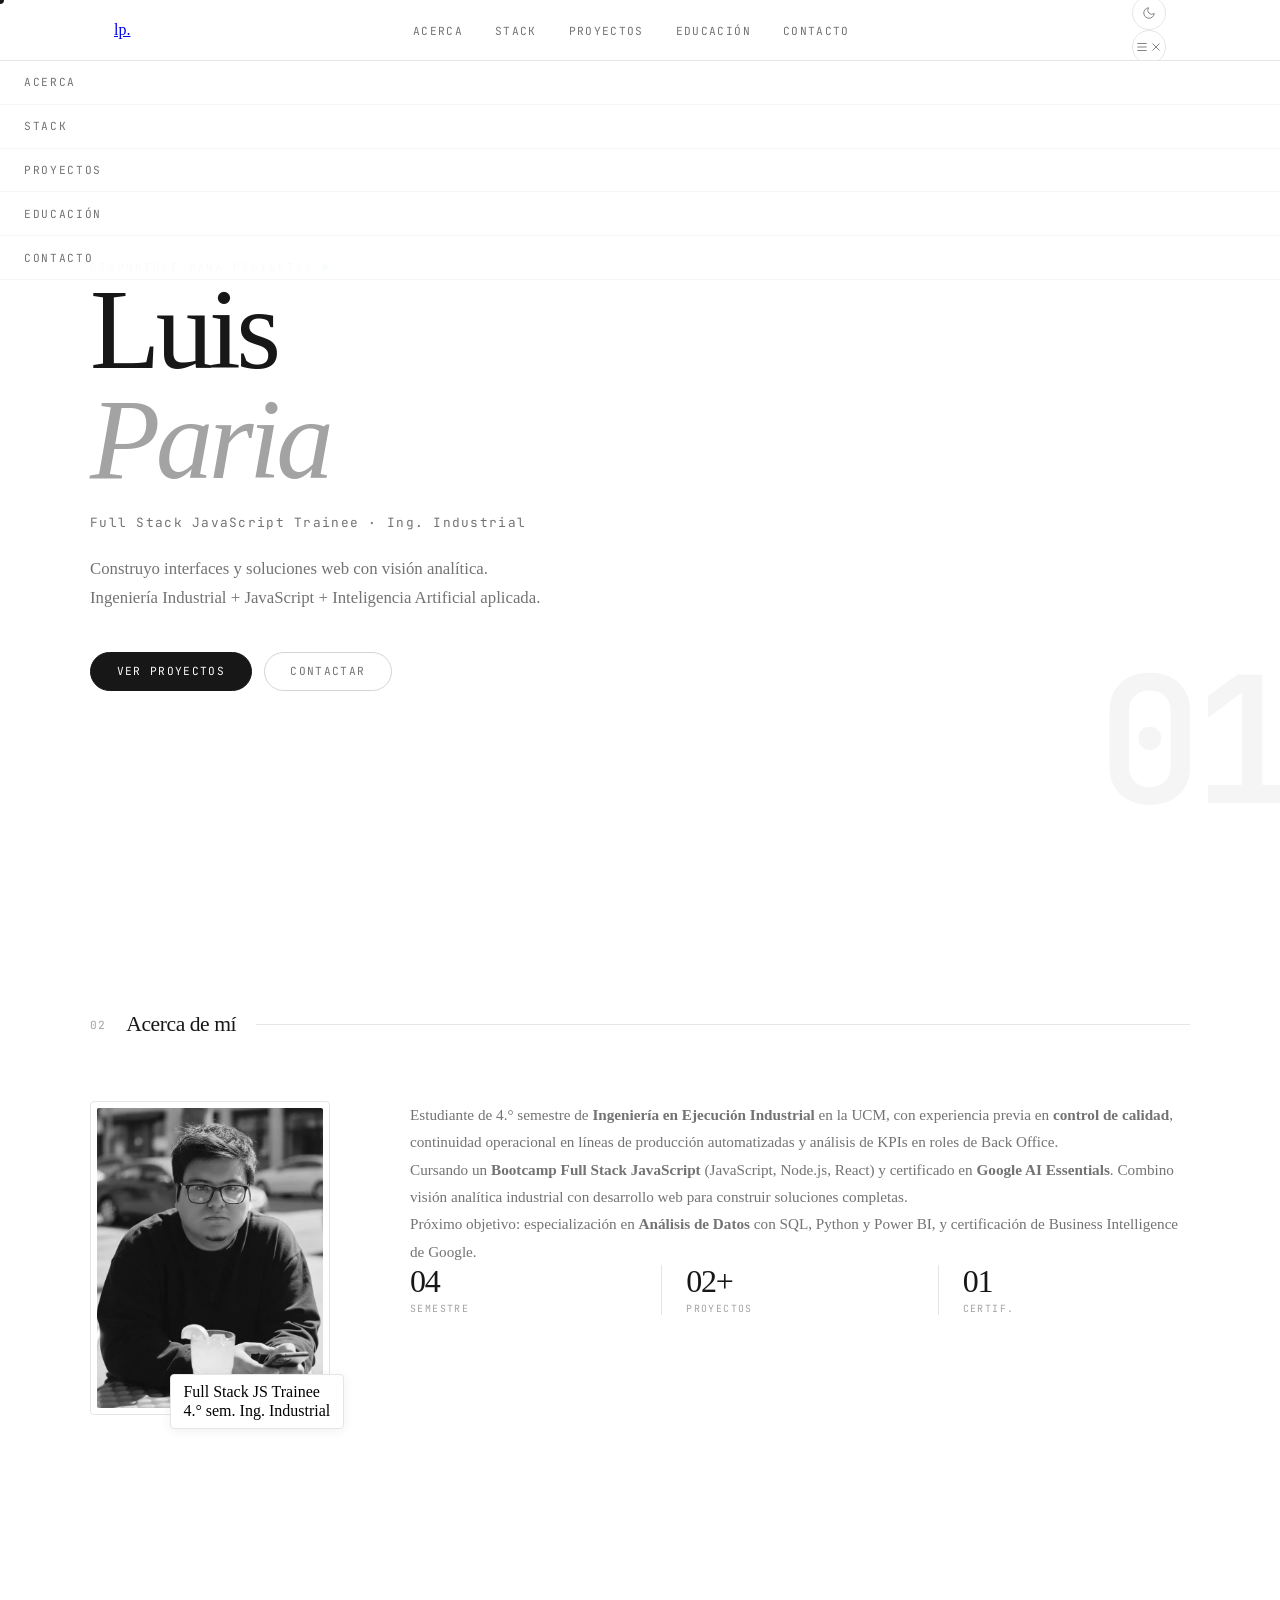
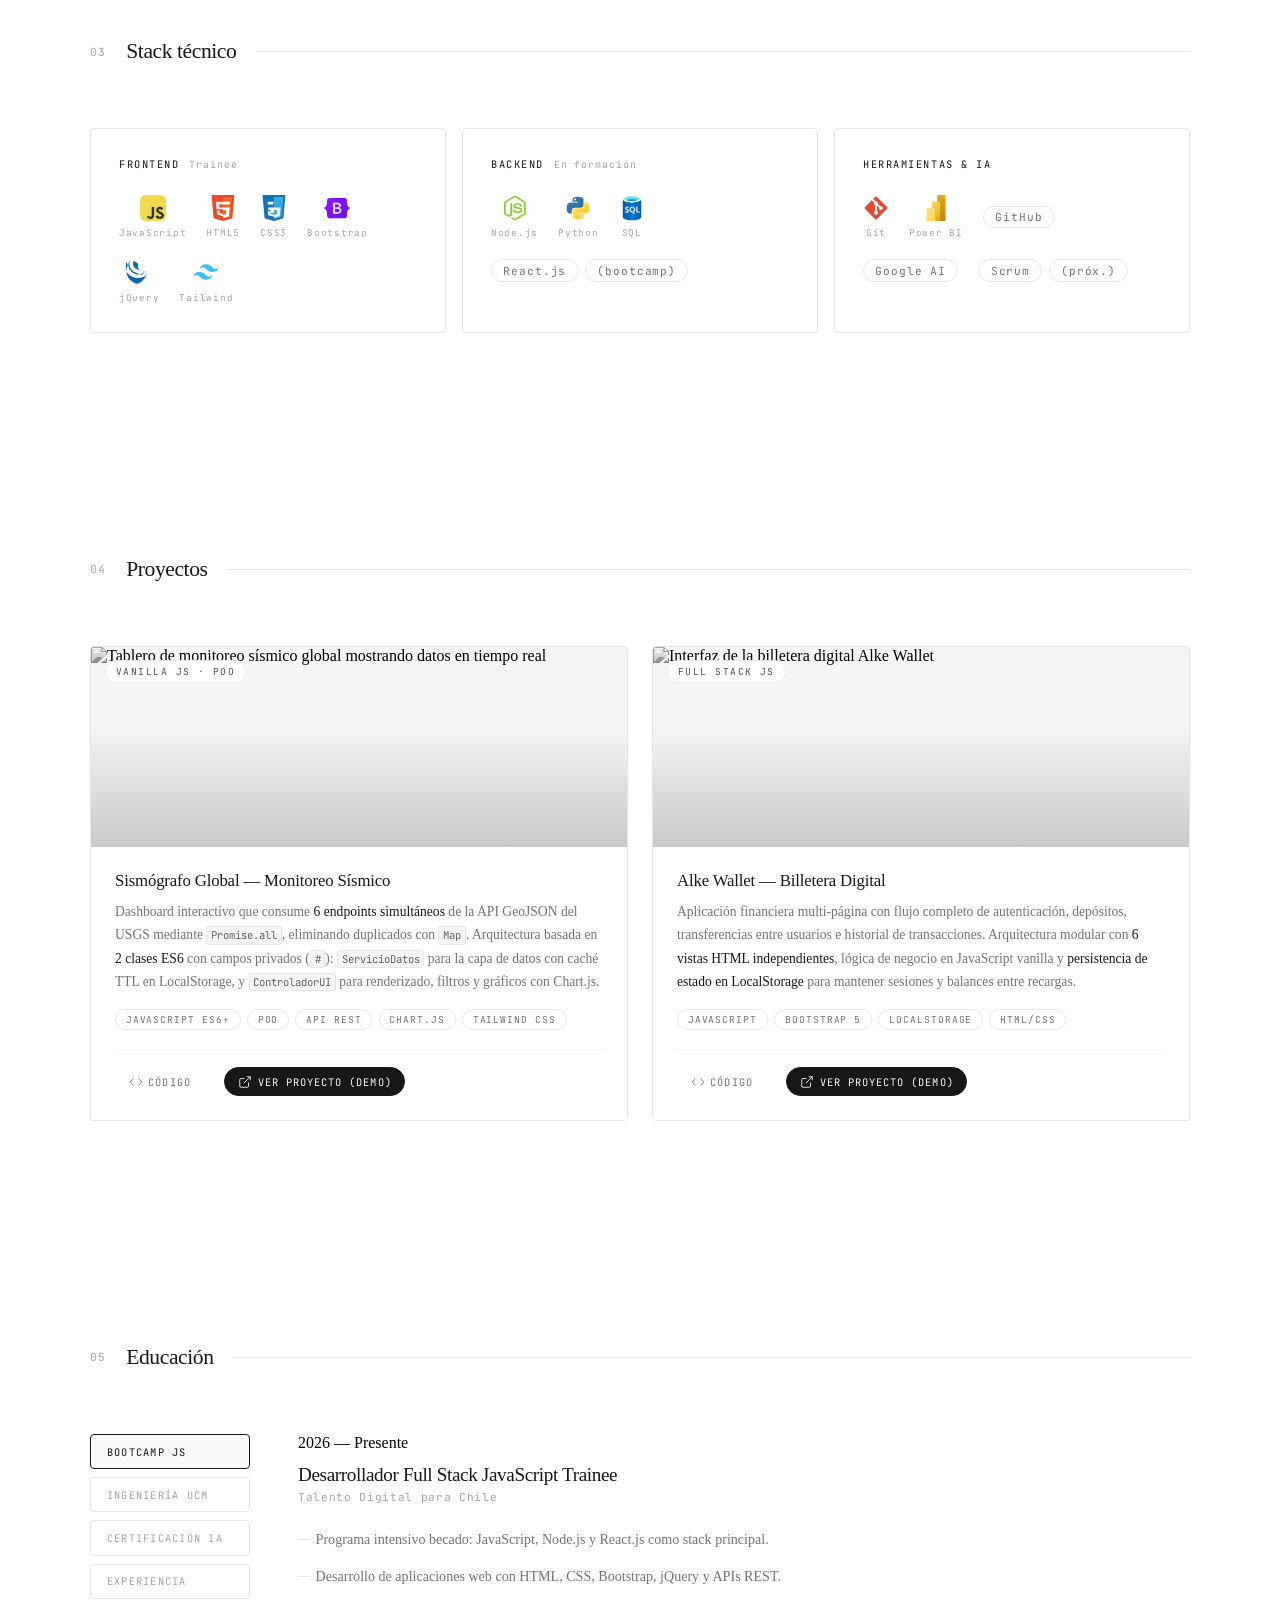
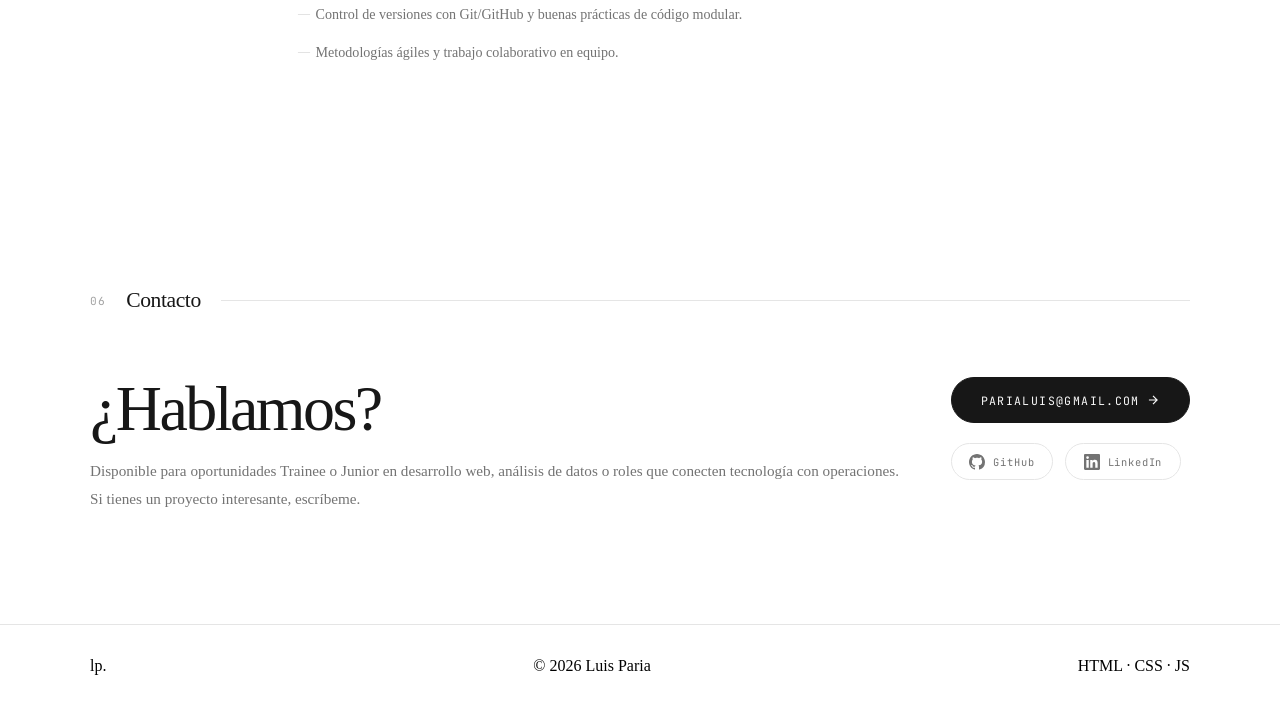
==== commit 7930ffca: "Actualización del CV" ====
--- a/index.html
+++ b/index.html
@@ -518,7 +518,7 @@
       </div>
     </section>
 
-    <!-- ══════════════ EDUCACIÓN ══════════════ - ->
+    <!-- ══════════════ EDUCACIÓN ══════════════ -->
     <section id="educacion" class="section bg-ink-50 dark:bg-ink-900/40" aria-labelledby="educacion-title">
       <div class="section-inner">
 
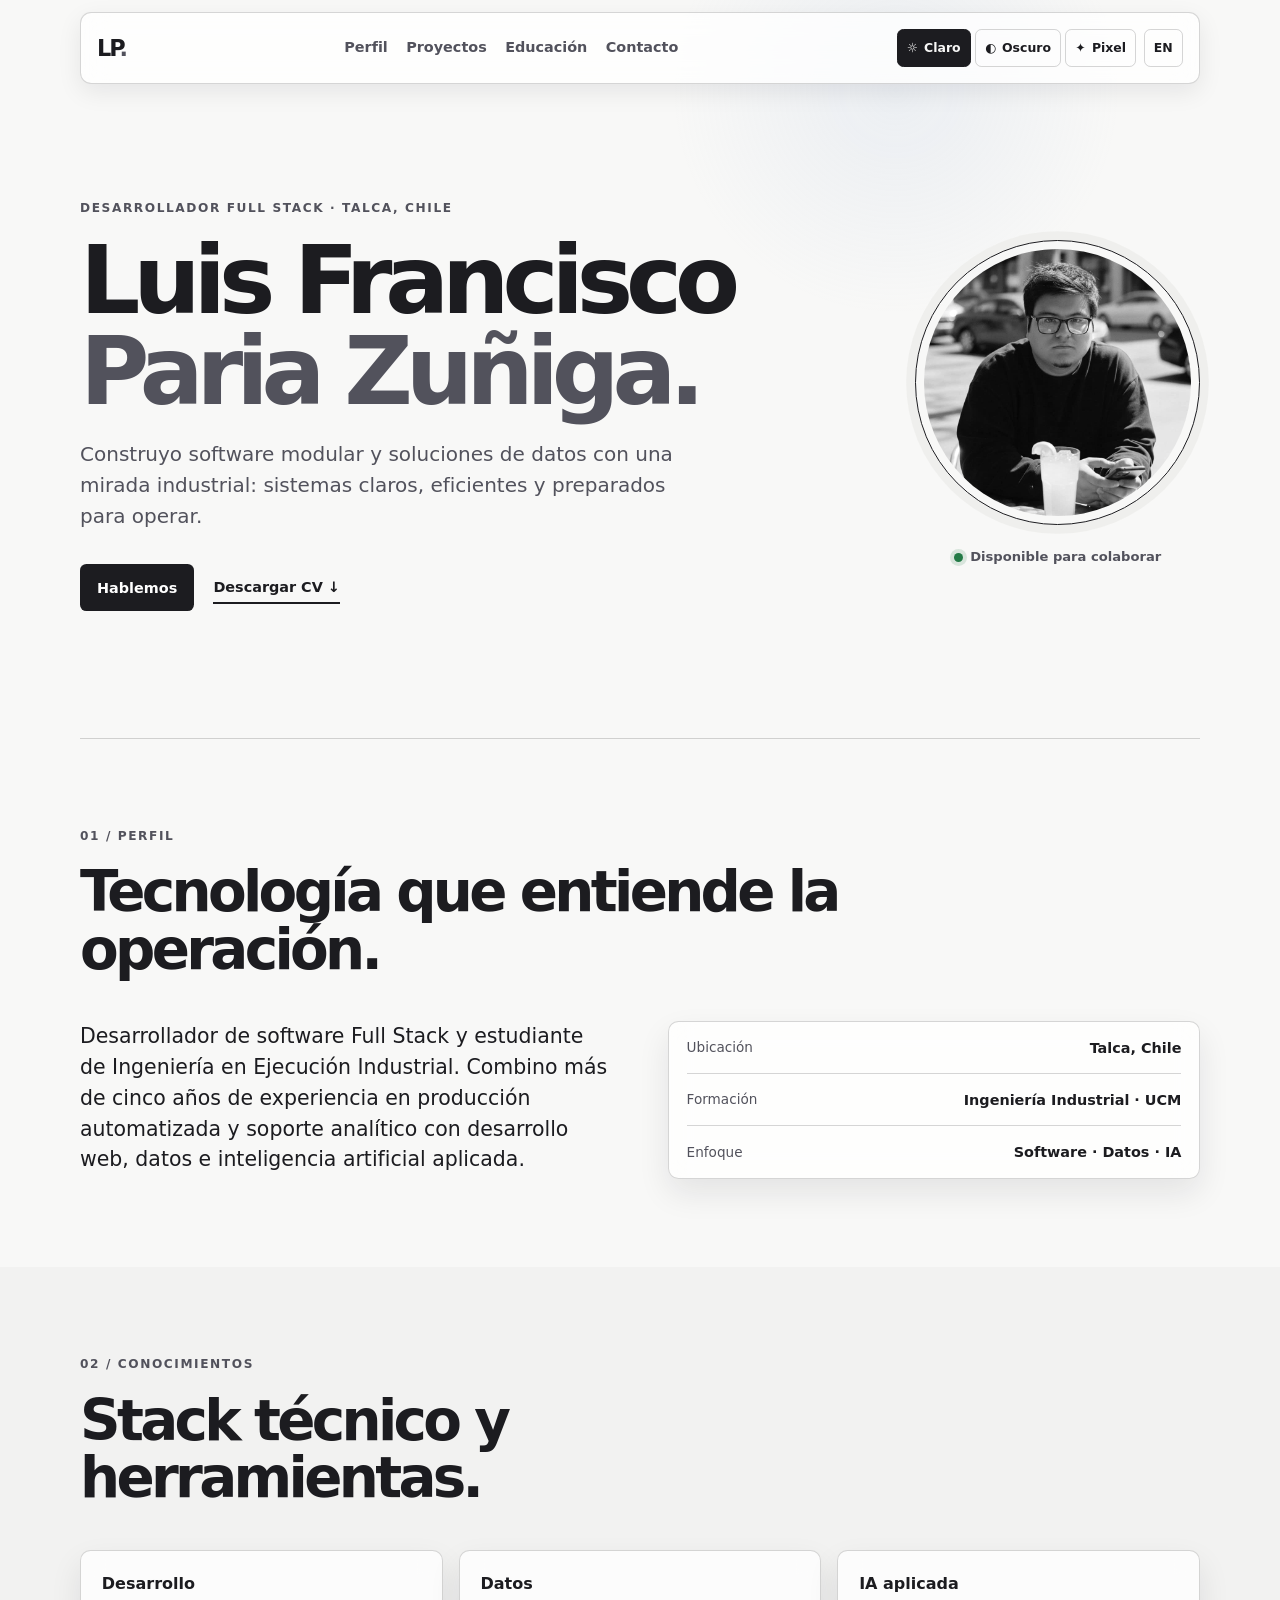
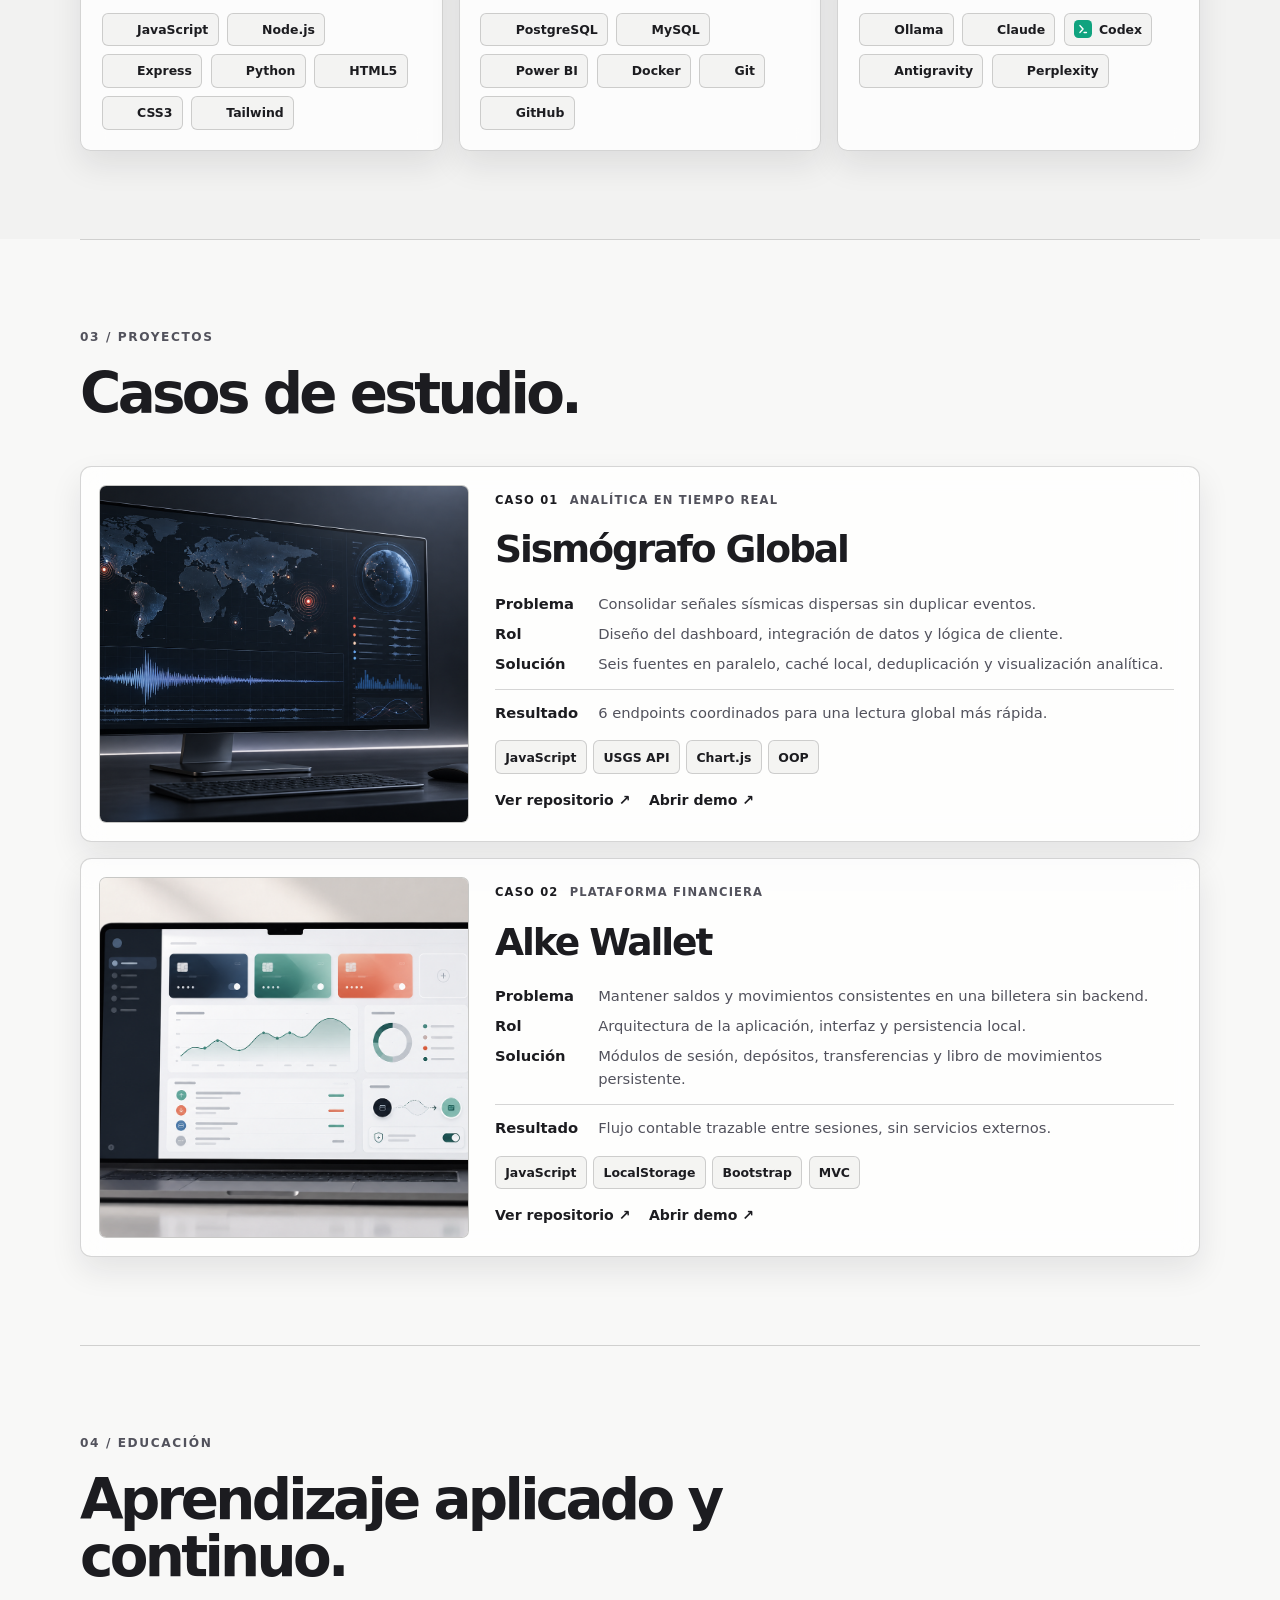
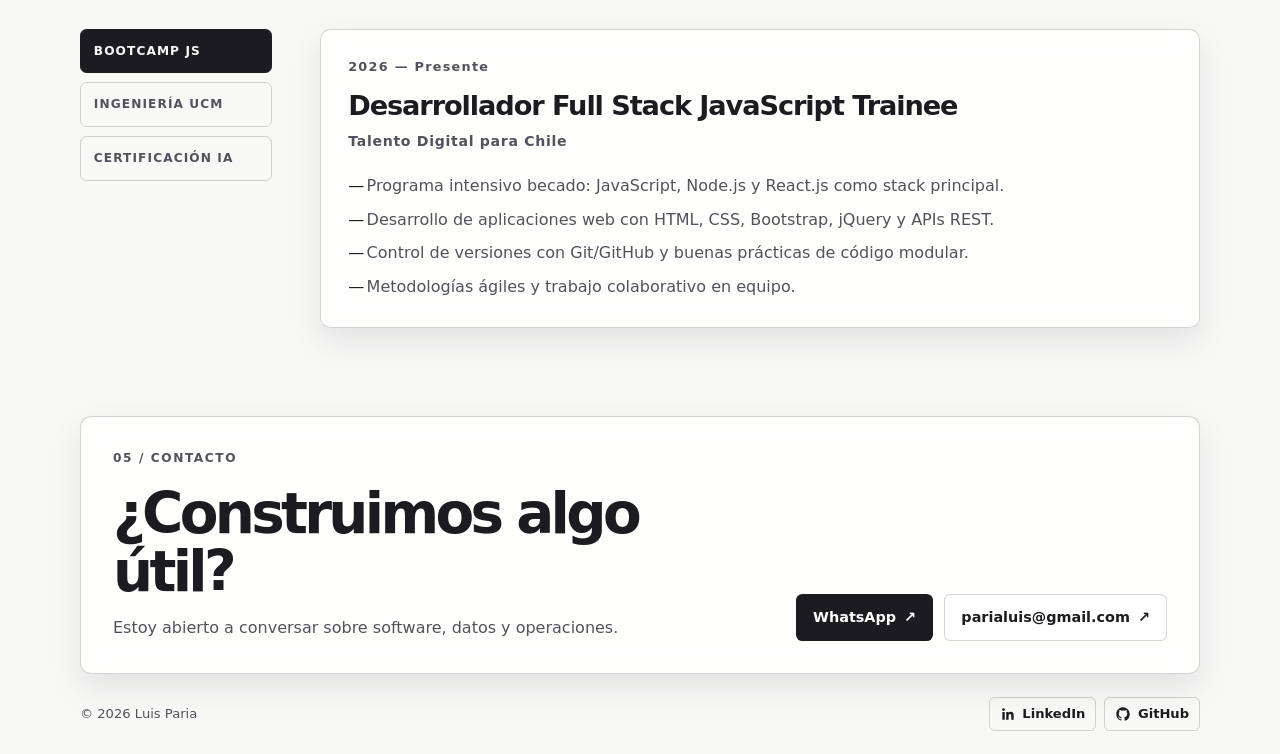
==== commit e1609d7a: "Renueva portafolio y corrige README" ====
--- a/index.html
+++ b/index.html
@@ -1,698 +1,59 @@
 <!DOCTYPE html>
-<html lang="es" class="scroll-smooth">
-<head>
-  <meta charset="UTF-8" />
-  <meta name="viewport" content="width=device-width, initial-scale=1.0" />
-  <title>Luis Paria — Desarrollador Frontend</title>
-  <meta name="description" content="Portafolio de Luis Paria. Frontend Trainee especializado en JavaScript y en camino al desarrollo Full Stack." />
-
-  <!-- Tailwind CSS -->
-  <script src="https://cdn.tailwindcss.com"></script>
-  <script>
-    tailwind.config = {
-      darkMode: 'class',
-      theme: {
-        extend: {
-          fontFamily: {
-            sans: ['Inter', 'system-ui', 'sans-serif'],
-            mono: ['"JetBrains Mono"', 'monospace'],
-          },
-          colors: {
-            ink: {
-              50:  '#fafafa',
-              100: '#f5f5f5',
-              200: '#e5e5e5',
-              300: '#d4d4d4',
-              400: '#a3a3a3',
-              500: '#737373',
-              600: '#525252',
-              700: '#404040',
-              800: '#262626',
-              900: '#171717',
-              950: '#0a0a0a',
-            }
-          }
-        }
-      }
-    }
-  </script>
-
-  <!-- Google Fonts -->
-  <link rel="preconnect" href="https://fonts.googleapis.com" />
-  <link rel="preconnect" href="https://fonts.gstatic.com" crossorigin />
-  <link href="https://fonts.googleapis.com/css2?family=Inter:opsz,wght@14..32,300;14..32,400;14..32,500;14..32,600&family=JetBrains+Mono:wght@400;500&display=swap" rel="stylesheet" />
-
-  <!-- CSS propio -->
-  <link rel="stylesheet" href="style/style.css" />
-</head>
-
-<body class="bg-white dark:bg-ink-950 text-ink-900 dark:text-ink-100 antialiased transition-colors duration-300">
-
-  <!-- ─────────────── CURSOR ─────────────── -->
-  <div id="cursor" aria-hidden="true"></div>
-
-  <!-- ─────────────── NAV ─────────────── -->
-  <header id="site-header">
-    <nav aria-label="Navegación principal">
-      <div class="nav-inner">
-        <!-- Logo -->
-        <a href="#inicio" class="font-mono text-sm font-medium text-ink-900 dark:text-ink-100 hover:text-ink-500 dark:hover:text-ink-400 transition-colors" aria-label="Inicio">
-          lp.
-        </a>
-
-        <!-- Links desktop -->
-        <ul class="nav-links" role="list">
-          <li><a href="#acerca" class="nav-a">Acerca</a></li>
-          <li><a href="#stack" class="nav-a">Stack</a></li>
-          <li><a href="#proyectos" class="nav-a">Proyectos</a></li>
-          <li><a href="#educacion" class="nav-a">Educación</a></li>
-          <li><a href="#contacto" class="nav-a">Contacto</a></li>
-        </ul>
-
-        <!-- Controles -->
-        <div class="flex items-center gap-3">
-          <button id="theme-btn" aria-label="Cambiar tema" class="control-btn">
-            <!-- Sol (modo claro visible en dark) -->
-            <svg class="icon-sun" xmlns="http://www.w3.org/2000/svg" viewBox="0 0 24 24" fill="none" stroke="currentColor" stroke-width="1.5">
-              <circle cx="12" cy="12" r="4"/><path d="M12 2v2M12 20v2M4.22 4.22l1.42 1.42M18.36 18.36l1.42 1.42M2 12h2M20 12h2M4.22 19.78l1.42-1.42M18.36 5.64l1.42-1.42"/>
-            </svg>
-            <!-- Luna (visible en modo claro) -->
-            <svg class="icon-moon" xmlns="http://www.w3.org/2000/svg" viewBox="0 0 24 24" fill="none" stroke="currentColor" stroke-width="1.5">
-              <path d="M21 12.79A9 9 0 1 1 11.21 3 7 7 0 0 0 21 12.79z"/>
-            </svg>
-          </button>
-
-          <!-- Hamburger mobile -->
-          <button id="menu-btn" aria-label="Menú" aria-expanded="false" class="control-btn md:hidden">
-            <svg id="icon-menu" xmlns="http://www.w3.org/2000/svg" viewBox="0 0 24 24" fill="none" stroke="currentColor" stroke-width="1.5" class="w-4 h-4">
-              <path d="M4 6h16M4 12h16M4 18h16"/>
-            </svg>
-            <svg id="icon-close" xmlns="http://www.w3.org/2000/svg" viewBox="0 0 24 24" fill="none" stroke="currentColor" stroke-width="1.5" class="w-4 h-4 hidden">
-              <path d="M18 6 6 18M6 6l12 12"/>
-            </svg>
-          </button>
+<html lang="es">
+  <head>
+    <meta charset="UTF-8" />
+    <meta name="viewport" content="width=device-width, initial-scale=1.0" />
+    <meta name="description" content="Portafolio de Luis Francisco Paria Zuñiga, desarrollador Full Stack e ingeniero industrial en formación." />
+    <title>Luis Paria — Full Stack Developer</title>
+    <link rel="icon" type="image/svg+xml" href="data:image/svg+xml,%3Csvg xmlns='http://www.w3.org/2000/svg' viewBox='0 0 64 64'%3E%3Crect width='64' height='64' rx='18' fill='%2318181B'/%3E%3Cpath d='M18 16v32h7V31l12 17h9L33 30l12-14h-9L25 30V16z' fill='%23F4F4F5'/%3E%3C/svg%3E" />
+    <link rel="stylesheet" href="styles.css" />
+  </head>
+  <body>
+    <a class="skip-link" href="#contenido" data-i18n="skipLink">Saltar al contenido</a>
+    <div class="cursor-aura" aria-hidden="true"></div><div class="pixel-scenery" aria-hidden="true"></div>
+    <header class="site-header">
+      <a class="brand" href="#inicio" aria-label="Luis Paria, inicio">LP<span>.</span></a>
+      <nav class="desktop-nav" aria-label="Navegación principal"><a href="#perfil" data-i18n="navProfile">Perfil</a><a href="#proyectos" data-i18n="navProjects">Proyectos</a><a href="#educacion" data-i18n="navEducation">Educación</a><a href="#contacto" data-i18n="navContact">Contacto</a></nav>
+      <div class="header-actions">
+        <div class="theme-switcher" role="group" aria-label="Selector de modo visual">
+          <button class="theme-choice" data-theme-choice="light" type="button" aria-pressed="false"><span aria-hidden="true">☼</span><span data-i18n="themeLightShort">Claro</span></button>
+          <button class="theme-choice" data-theme-choice="dark" type="button" aria-pressed="true"><span aria-hidden="true">◐</span><span data-i18n="themeDarkShort">Oscuro</span></button>
+          <button class="theme-choice" data-theme-choice="pixel" type="button" aria-pressed="false"><span aria-hidden="true">✦</span><span data-i18n="themePixelShort">Pixel</span></button>
         </div>
+        <button class="music-button" id="music-toggle" type="button" aria-pressed="false" hidden><span aria-hidden="true">♫</span><span class="music-label">Música: OFF</span></button>
+        <button class="language-button" id="language-toggle" type="button" aria-label="Change language">EN</button>
       </div>
-
-      <!-- Menú móvil -->
-      <div id="mobile-menu" class="mobile-menu hidden" aria-hidden="true">
-        <ul role="list" class="flex flex-col gap-0">
-          <li><a href="#acerca"    class="mobile-a">Acerca</a></li>
-          <li><a href="#stack"     class="mobile-a">Stack</a></li>
-          <li><a href="#proyectos" class="mobile-a">Proyectos</a></li>
-          <li><a href="#educacion" class="mobile-a">Educación</a></li>
-          <li><a href="#contacto"  class="mobile-a">Contacto</a></li>
-        </ul>
-      </div>
-    </nav>
-  </header>
-
-  <!-- ─────────────── MAIN ─────────────── -->
-  <main>
-
-    <!-- ══════════════ HERO ══════════════ -->
-    <section id="inicio" class="hero" aria-labelledby="hero-name">
-
-      <div class="hero-content reveal">
-        <p class="label mb-6">Disponible para proyectos
-          <span class="dot-green" aria-hidden="true"></span>
-        </p>
-
-        <h1 id="hero-name" class="hero-heading">
-          Luis<br/>
-          <span class="hero-last">Paria</span>
-        </h1>
-
-        <p class="hero-role">
-          Full Stack JavaScript Trainee <span class="text-ink-400 dark:text-ink-500">·</span> Ing. Industrial
-        </p>
-
-        <p class="hero-desc">
-          Construyo interfaces y soluciones web con visión analítica.<br class="hidden sm:block"/>
-          Ingeniería Industrial + JavaScript + Inteligencia Artificial aplicada.
-        </p>
-
-        <div class="hero-actions">
-          <a href="#proyectos" class="btn-primary">Ver proyectos</a>
-          <a href="#contacto"  class="btn-ghost">Contactar</a>
-        </div>
-      </div>
-
-      <!-- Número de sección decorativo -->
-      <div class="hero-num" aria-hidden="true">01</div>
-
-    </section>
-
-    <!-- ══════════════ ACERCA ══════════════ -->
-    <section id="acerca" class="section" aria-labelledby="acerca-title">
-      <div class="section-inner">
-
-        <header class="section-head reveal">
-          <span class="section-num" aria-hidden="true">02</span>
-          <h2 id="acerca-title" class="section-title">Acerca de mí</h2>
-        </header>
-
-        <div class="about-grid">
-
-          <!-- Foto -->
-          <div class="about-img-wrap reveal">
-            <div class="about-img-frame">
-              <img
-                src="media/foto%20perfil.webp"
-                alt="Foto de perfil de Luis Paria"
-                width="300" height="300"
-                class="about-img"
-                loading="lazy"
-              />
-            </div>
-            <!-- Tarjeta flotante -->
-            <div class="about-badge">
-              <span class="font-mono text-xs text-ink-500 dark:text-ink-400">Full Stack JS Trainee</span>
-              <span class="font-mono text-xs font-medium text-ink-900 dark:text-ink-100">4.° sem. Ing. Industrial</span>
-            </div>
+      <details class="mobile-menu"><summary aria-label="Abrir navegación"><span aria-hidden="true">☰</span><span data-i18n="menu">Menú</span></summary><nav aria-label="Navegación móvil"><a href="#perfil" data-i18n="navProfile">Perfil</a><a href="#proyectos" data-i18n="navProjects">Proyectos</a><a href="#educacion" data-i18n="navEducation">Educación</a><a href="#contacto" data-i18n="navContact">Contacto</a></nav></details>
+    </header>
+    <main id="contenido">
+      <section class="hero section" id="inicio">
+        <div class="hero-copy reveal"><p class="eyebrow" data-i18n="eyebrow">DESARROLLADOR FULL STACK · TALCA, CHILE</p><h1>Luis Francisco<br /><em>Paria Zuñiga.</em></h1><p class="lead" data-i18n="heroLead">Construyo software modular y soluciones de datos con una mirada industrial: sistemas claros, eficientes y preparados para operar.</p><div class="hero-actions"><a class="button button-primary" href="#contacto" data-i18n="contactMe">Hablemos</a><a class="text-link" href="assets/CV_Luis_Paria.pdf" download data-i18n="downloadCv">Descargar CV <span aria-hidden="true">↓</span></a></div></div>
+        <div class="hero-portrait reveal"><div class="portrait-ring"><img src="assets/luis-paria.webp" alt="Retrato de Luis Francisco Paria Zuñiga" /></div><p class="availability"><span></span><span data-i18n="availability">Disponible para colaborar</span></p></div>
+      </section>
+      <section class="profile section" id="perfil"><div class="section-heading reveal"><p class="eyebrow">01 / <span data-i18n="profileKicker">PERFIL</span></p><h2 data-i18n="profileTitle">Tecnología que entiende la operación.</h2></div><div class="profile-grid"><p class="profile-text reveal" data-i18n="profileText">Desarrollador de software Full Stack y estudiante de Ingeniería en Ejecución Industrial. Combino más de cinco años de experiencia en producción automatizada y soporte analítico con desarrollo web, datos e inteligencia artificial aplicada.</p><dl class="facts reveal"><div><dt data-i18n="location">Ubicación</dt><dd>Talca, Chile</dd></div><div><dt data-i18n="education">Formación</dt><dd data-i18n="educationValue">Ingeniería Industrial · UCM</dd></div><div><dt data-i18n="focus">Enfoque</dt><dd data-i18n="focusValue">Software · Datos · IA</dd></div></dl></div></section>
+      <section class="skills section" aria-labelledby="skills-title"><div class="section-heading reveal"><p class="eyebrow">02 / <span data-i18n="skillsKicker">CONOCIMIENTOS</span></p><h2 id="skills-title" data-i18n="skillsTitle">Stack técnico y herramientas.</h2></div><div class="skill-groups"><article class="skill-group reveal"><h3 data-i18n="dev">Desarrollo</h3><div class="skill-list"><span><img class="tech-icon" src="https://cdn.simpleicons.org/javascript/F7DF1E" alt="" />JavaScript</span><span><img class="tech-icon" src="https://cdn.simpleicons.org/nodedotjs/5FA04E" alt="" />Node.js</span><span><img class="tech-icon monochrome" src="https://cdn.simpleicons.org/express/000000" alt="" />Express</span><span><img class="tech-icon" src="https://cdn.simpleicons.org/python/3776AB" alt="" />Python</span><span><img class="tech-icon" src="https://cdn.simpleicons.org/html5/E34F26" alt="" />HTML5</span><span><img class="tech-icon" src="https://cdn.simpleicons.org/css/1572B6" alt="" />CSS3</span><span><img class="tech-icon" src="https://cdn.simpleicons.org/tailwindcss/06B6D4" alt="" />Tailwind</span></div></article><article class="skill-group reveal"><h3 data-i18n="data">Datos</h3><div class="skill-list"><span><img class="tech-icon" src="https://cdn.simpleicons.org/postgresql/4169E1" alt="" />PostgreSQL</span><span><img class="tech-icon" src="https://cdn.simpleicons.org/mysql/4479A1" alt="" />MySQL</span><span><img class="tech-icon" src="https://raw.githubusercontent.com/microsoft/PowerBI-Icons/main/SVG/Power-BI.svg" alt="" />Power BI</span><span><img class="tech-icon" src="https://cdn.simpleicons.org/docker/2496ED" alt="" />Docker</span><span><img class="tech-icon" src="https://cdn.simpleicons.org/git/F05032" alt="" />Git</span><span><img class="tech-icon monochrome" src="https://cdn.simpleicons.org/github/181717" alt="" />GitHub</span></div></article><article class="skill-group reveal"><h3 data-i18n="ai">IA aplicada</h3><div class="skill-list"><span><img class="tech-icon monochrome" src="https://cdn.simpleicons.org/ollama/000000" alt="" />Ollama</span><span><img class="tech-icon" src="https://cdn.simpleicons.org/claude/D97757" alt="" />Claude</span><span><img class="tech-icon" src="assets/codex-mark.svg" alt="" />Codex</span><span><img class="tech-icon antigravity-icon" src="https://antigravity.google/assets/image/brand/antigravity-icon__full-color.png" alt="" />Antigravity</span><span><img class="tech-icon" src="https://cdn.simpleicons.org/perplexity/20808D" alt="" />Perplexity</span></div></article></div></section>
+      <section class="projects section" id="proyectos"><div class="section-heading reveal"><p class="eyebrow">03 / <span data-i18n="projectsKicker">PROYECTOS</span></p><h2 data-i18n="projectsTitle">Casos de estudio.</h2></div><div class="project-list">
+        <article class="project-card reveal"><figure class="project-thumb"><img class="professional-thumb" src="assets/project-seismograph-professional.png" alt="Visual editorial de un panel de análisis sísmico" loading="lazy" /><img class="pixel-thumb" src="assets/project-seismograph-pixel.png" alt="Ilustración pixel art de una estación de análisis sísmico" data-i18n-alt="seismicImageAlt" loading="lazy" /></figure><div class="project-content"><p class="project-type"><span class="project-number" data-project-number="01">CASO 01</span><span data-i18n="seismicType">ANALÍTICA EN TIEMPO REAL</span></p><h3 data-i18n="seismicTitle">Sismógrafo Global</h3><div class="project-brief"><p><strong data-i18n="problemLabel">Problema</strong><span data-i18n="seismicProblem">Consolidar señales sísmicas dispersas sin duplicar eventos.</span></p><p><strong data-i18n="roleLabel">Rol</strong><span data-i18n="seismicRole">Diseño del dashboard, integración de datos y lógica de cliente.</span></p><p><strong data-i18n="solutionLabel">Solución</strong><span data-i18n="seismicSolution">Seis fuentes en paralelo, caché local, deduplicación y visualización analítica.</span></p></div><p class="result"><strong data-i18n="resultLabel">Resultado</strong><span data-i18n="seismicResult">6 endpoints coordinados para una lectura global más rápida.</span></p><ul class="tags" aria-label="Tecnologías usadas"><li>JavaScript</li><li>USGS API</li><li>Chart.js</li><li>OOP</li></ul><div class="project-actions"><a href="https://github.com/Lavields/hackaton-sismografo-global" target="_blank" rel="noreferrer" data-i18n="viewRepo">Ver repositorio ↗</a><a href="https://lavields.github.io/hackaton-sismografo-global/" target="_blank" rel="noreferrer" data-i18n="viewDemo">Abrir demo ↗</a></div></div></article>
+        <article class="project-card reveal"><figure class="project-thumb"><img class="professional-thumb" src="assets/project-wallet-professional.png" alt="Visual editorial de una interfaz de billetera digital" loading="lazy" /><img class="pixel-thumb" src="assets/project-wallet-pixel.png" alt="Ilustración pixel art de una billetera y libro contable" data-i18n-alt="walletImageAlt" loading="lazy" /></figure><div class="project-content"><p class="project-type"><span class="project-number" data-project-number="02">CASO 02</span><span data-i18n="walletType">PLATAFORMA FINANCIERA</span></p><h3 data-i18n="walletTitle">Alke Wallet</h3><div class="project-brief"><p><strong data-i18n="problemLabel">Problema</strong><span data-i18n="walletProblem">Mantener saldos y movimientos consistentes en una billetera sin backend.</span></p><p><strong data-i18n="roleLabel">Rol</strong><span data-i18n="walletRole">Arquitectura de la aplicación, interfaz y persistencia local.</span></p><p><strong data-i18n="solutionLabel">Solución</strong><span data-i18n="walletSolution">Módulos de sesión, depósitos, transferencias y libro de movimientos persistente.</span></p></div><p class="result"><strong data-i18n="resultLabel">Resultado</strong><span data-i18n="walletResult">Flujo contable trazable entre sesiones, sin servicios externos.</span></p><ul class="tags" aria-label="Tecnologías usadas"><li>JavaScript</li><li>LocalStorage</li><li>Bootstrap</li><li>MVC</li></ul><div class="project-actions"><a href="https://github.com/Lavields/Alke-Wallet" target="_blank" rel="noreferrer" data-i18n="viewRepo">Ver repositorio ↗</a><a href="https://lavields.github.io/Alke-Wallet/" target="_blank" rel="noreferrer" data-i18n="viewDemo">Abrir demo ↗</a></div></div></article>
+      </div></section>
+      <section class="education section" id="educacion" aria-labelledby="education-title">
+        <div class="section-heading reveal"><p class="eyebrow">04 / <span data-i18n="educationKicker">EDUCACIÓN</span></p><h2 id="education-title" data-i18n="educationTitle">Aprendizaje aplicado y continuo.</h2></div>
+        <div class="education-layout reveal">
+          <div class="education-tabs" role="tablist" aria-label="Trayectoria educativa">
+            <button type="button" role="tab" id="education-tab-bootcamp" aria-selected="true" aria-controls="education-panel-bootcamp" data-education-tab="bootcamp" data-i18n="educationBootcampTab">Bootcamp JS</button>
+            <button type="button" role="tab" id="education-tab-industrial" aria-selected="false" aria-controls="education-panel-industrial" data-education-tab="industrial" data-i18n="educationIndustrialTab">Ingeniería UCM</button>
+            <button type="button" role="tab" id="education-tab-ai" aria-selected="false" aria-controls="education-panel-ai" data-education-tab="ai" data-i18n="educationAiTab">Certificación IA</button>
           </div>
-
-          <!-- Texto -->
-          <div class="about-text reveal">
-            <p class="body-text mb-5">
-              Estudiante de 4.° semestre de
-              <strong class="text-ink-900 dark:text-ink-100 font-medium">Ingeniería en Ejecución Industrial</strong>
-              en la UCM, con experiencia previa en
-              <strong class="text-ink-900 dark:text-ink-100 font-medium">control de calidad</strong>,
-              continuidad operacional en líneas de producción automatizadas
-              y análisis de KPIs en roles de Back Office.
-            </p>
-            <p class="body-text mb-5">
-              Cursando un
-              <strong class="text-ink-900 dark:text-ink-100 font-medium">Bootcamp Full Stack JavaScript</strong>
-              (JavaScript, Node.js, React) y certificado en
-              <strong class="text-ink-900 dark:text-ink-100 font-medium">Google AI Essentials</strong>.
-              Combino visión analítica industrial con desarrollo web para construir soluciones completas.
-            </p>
-            <p class="body-text mb-10">
-              Próximo objetivo: especialización en
-              <strong class="text-ink-900 dark:text-ink-100 font-medium">Análisis de Datos</strong>
-              con SQL, Python y Power BI, y certificación de Business Intelligence de Google.
-            </p>
-
-            <!-- Métricas -->
-            <div class="metrics">
-              <div class="metric">
-                <span class="metric-value">04</span>
-                <span class="metric-label">Semestre</span>
-              </div>
-              <div class="metric-divider" aria-hidden="true"></div>
-              <div class="metric">
-                <span class="metric-value">02+</span>
-                <span class="metric-label">Proyectos</span>
-              </div>
-              <div class="metric-divider" aria-hidden="true"></div>
-              <div class="metric">
-                <span class="metric-value">01</span>
-                <span class="metric-label">Certif.</span>
-              </div>
-            </div>
-          </div>
-
-        </div>
-      </div>
-    </section>
-
-    <!-- ══════════════ STACK ══════════════ -->
-    <section id="stack" class="section bg-ink-50 dark:bg-ink-900/40" aria-labelledby="stack-title">
-      <div class="section-inner">
-
-        <header class="section-head reveal">
-          <span class="section-num" aria-hidden="true">03</span>
-          <h2 id="stack-title" class="section-title">Stack técnico</h2>
-        </header>
-
-        <div class="stack-grid">
-
-          <!-- Frontend -->
-          <article class="stack-card reveal" aria-label="Habilidades Frontend">
-            <div class="stack-card-head">
-              <span class="stack-tag">Frontend</span>
-              <span class="stack-level">Trainee</span>
-            </div>
-            <ul class="tech-list" role="list">
-
-              <li class="tech-item" title="JavaScript">
-                <svg xmlns="http://www.w3.org/2000/svg" width="26" height="26" viewBox="0 0 256 256" aria-hidden="true">
-                  <rect width="256" height="256" fill="#F0DB4F" rx="55"/>
-                  <path fill="#323330" d="m67.312 213.932 19.59-11.856c3.78 6.701 7.218 12.371 15.465 12.371 7.905 0 12.889-3.092 12.889-15.12v-81.798h24.058v82.138c0 24.917-14.606 36.259-35.916 36.259-19.245 0-30.416-9.967-36.087-21.996m85.07-2.576 19.588-11.341c5.157 8.421 11.859 14.607 23.715 14.607 9.969 0 16.325-4.984 16.325-11.858 0-8.248-6.53-11.17-17.528-15.98l-6.013-2.579c-17.357-7.388-28.871-16.668-28.871-36.258 0-18.044 13.748-31.792 35.229-31.792 15.294 0 26.292 5.328 34.196 19.247l-18.731 12.029c-4.125-7.389-8.591-10.31-15.465-10.31-7.046 0-11.514 4.468-11.514 10.31 0 7.217 4.468 10.139 14.778 14.608l6.014 2.577c20.449 8.765 31.963 17.699 31.963 37.804 0 21.654-17.012 33.51-39.867 33.51-22.339 0-36.774-10.654-43.819-24.574"/>
-                </svg>
-                <span>JavaScript</span>
-              </li>
-
-              <li class="tech-item" title="HTML5">
-                <svg xmlns="http://www.w3.org/2000/svg" width="26" height="26" viewBox="0 0 512 512" aria-hidden="true">
-                  <path fill="#E44D26" d="M71 460 30 0h451l-41 460-185 52"/>
-                  <path fill="#F16529" d="M256 472V472l149-41 35-394H256"/>
-                  <path fill="#EBEBEB" d="M256 244h-69l-5-56h74V132H114l13 147h129zm0 123-63-17-4-45h-56l7 79 116 32"/>
-                  <path fill="#FFF" d="M256 244v56h64l-6 79-58 17v58l116-32 9-99 8-79zm0-112v56h136l-4-56"/>
-                </svg>
-                <span>HTML5</span>
-              </li>
-
-              <li class="tech-item" title="CSS3">
-                <svg xmlns="http://www.w3.org/2000/svg" width="26" height="26" viewBox="0 0 512 512" aria-hidden="true">
-                  <path fill="#1572B6" d="M71 460 30 0h451l-41 460-185 52"/>
-                  <path fill="#33A9DC" d="M256 472l149-41 35-394H256"/>
-                  <path fill="#FFF" d="M256 244H141l5 56h110zm-11-112H130l5 56h110zm-111 169h56l4 47 62 17v-58l-116-32"/>
-                  <path fill="#EBEBEB" d="M256 383l-62-17-4-47h-56l7 79 115 32zm0-139v56h60l-6 79-54 15v58l115-32 8-99 8-77z"/>
-                </svg>
-                <span>CSS3</span>
-              </li>
-
-              <li class="tech-item" title="Bootstrap">
-                <svg xmlns="http://www.w3.org/2000/svg" width="26" height="26" viewBox="0 0 128 128" aria-hidden="true">
-                  <defs>
-                    <linearGradient id="bs-a" x1="76.079" x2="523.48" y1="10.798" y2="365.95" gradientTransform="translate(1.11 14.613)scale(.24566)" gradientUnits="userSpaceOnUse">
-                      <stop offset="0" stop-color="#9013fe"/><stop offset="1" stop-color="#6610f2"/>
-                    </linearGradient>
-                  </defs>
-                  <path fill="url(#bs-a)" d="M14.985 27.712c-.237-6.815 5.072-13.099 12.249-13.099h73.54c7.177 0 12.486 6.284 12.249 13.099-.228 6.546.068 15.026 2.202 21.94 2.141 6.936 5.751 11.319 11.664 11.883v6.387c-5.913.564-9.523 4.947-11.664 11.883-2.134 6.914-2.43 15.394-2.202 21.94.237 6.815-5.072 13.098-12.249 13.098h-73.54c-7.177 0-12.486-6.284-12.249-13.098.228-6.546-.068-15.026-2.203-21.94-2.14-6.935-5.76-11.319-11.673-11.883v-6.387c5.913-.563 9.533-4.947 11.673-11.883 2.135-6.914 2.43-15.394 2.203-21.94"/>
-                  <path fill="#fff" d="M267.1 364.46c47.297 0 75.798-23.158 75.798-61.355 0-28.873-20.336-49.776-50.532-53.085v-1.203c22.185-3.609 39.594-24.211 39.594-47.219 0-32.783-25.882-54.138-65.322-54.138h-88.74v217zm-54.692-189.48h45.911c24.958 0 39.131 11.128 39.131 31.279 0 21.505-16.484 33.535-46.372 33.535h-38.67zm0 161.96v-71.431h45.602c32.661 0 49.608 12.03 49.608 35.49 0 23.459-16.484 35.941-47.605 35.941z" transform="translate(1.494 2.203)scale(.24566)"/>
-                </svg>
-                <span>Bootstrap</span>
-              </li>
-
-              <li class="tech-item" title="jQuery">
-                <svg xmlns="http://www.w3.org/2000/svg" width="26" height="26" viewBox="0 0 128 128" aria-hidden="true">
-                  <path fill="#0868ac" d="M9.625 32.181C-1.404 48.032-.031 68.657 8.394 85.501c.2.404.41.801.617 1.198l.394.759.246.437.439.786q.393.691.804 1.379l.459.756q.456.735.933 1.46l.398.614c.439.655.888 1.309 1.352 1.951l.039.05.228.308q.603.83 1.232 1.639l.464.59q.56.703 1.138 1.399l.435.52a75 75 0 0 0 1.586 1.812l.033.033.061.068a80 80 0 0 0 1.612 1.699l.517.521q.635.638 1.287 1.262l.527.5q.869.82 1.764 1.607l.028.022.307.262q.792.686 1.603 1.353l.664.529q.662.531 1.336 1.044l.714.543q.744.548 1.499 1.075l.546.387.15.107c.478.329.967.646 1.456.963l.63.42c.75.474 1.51.943 2.279 1.396l.63.355q.847.49 1.71.959c.312.168.632.327.946.488.407.213.811.429 1.225.636l.283.137.501.242q.961.46 1.94.897l.41.184a67 67 0 0 0 2.263.941l.551.217c.704.271 1.418.539 2.135.791l.268.093c.787.275 1.581.53 2.381.779l.575.172c.814.245 1.619.538 2.458.693C86.471 117.453 101.965 75.673 101.965 75.673c-13.013 16.953-36.111 21.425-57.996 16.446-.829-.187-1.633-.446-2.442-.685l-.609-.185a73 73 0 0 1-2.352-.765l-.323-.117a72 72 0 0 1-2.074-.769l-.582-.229q-1.13-.445-2.239-.931l-.447-.198a93 93 0 0 1-1.889-.879l-.546-.262c-.491-.239-.977-.493-1.461-.743-.324-.171-.654-.332-.975-.51a59 59 0 0 1-1.751-.982l-.591-.33a81 81 0 0 1-2.28-1.397l-.615-.41a59 59 0 0 1-1.623-1.079l-.522-.367a89 89 0 0 1-1.534-1.109l-.679-.514a65 65 0 0 1-1.384-1.082l-.617-.495a83 83 0 0 1-1.724-1.453l-.189-.159a84 84 0 0 1-1.812-1.647l-.511-.491c-.441-.42-.875-.843-1.302-1.277l-.51-.509a71 71 0 0 1-1.598-1.69l-.079-.084a67 67 0 0 1-1.621-1.844l-.424-.504a71 71 0 0 1-1.167-1.442l-.427-.532a78 78 0 0 1-1.347-1.794c-12.15-16.574-16.516-39.432-6.805-58.204m25.629-2.434c-7.977 11.478-7.543 26.844-1.321 38.983a51 51 0 0 0 3.528 5.889c1.195 1.713 2.52 3.751 4.106 5.127a48 48 0 0 0 1.79 1.858l.472.465a52 52 0 0 0 1.828 1.698l.074.064.018.018a55 55 0 0 0 2.135 1.767l.485.378a54 54 0 0 0 2.233 1.631l.065.049c.336.232.678.448 1.019.672l.483.319q.816.525 1.655 1.015l.235.136q.726.418 1.463.818l.521.271c.339.177.678.358 1.023.53l.155.07c.703.346 1.412.68 2.136.995l.472.194c.579.246 1.164.486 1.75.71l.75.275c.533.198 1.068.378 1.607.559l.727.233c.767.238 1.525.539 2.324.672C82.587 92.59 92.095 60.881 92.095 60.881c-8.57 12.343-25.168 18.233-42.879 13.635a50 50 0 0 1-2.333-.674l-.701-.227a45 45 0 0 1-1.631-.562l-.736-.274a56 56 0 0 1-1.756-.708l-.473-.2a48 48 0 0 1-2.148-.999c-.363-.177-.72-.364-1.078-.548l-.622-.32a45 45 0 0 1-1.363-.77l-.326-.185a48 48 0 0 1-1.651-1.008l-.498-.332a62 62 0 0 1-1.069-.707 58 58 0 0 1-2.226-1.628l-.501-.395c-7.752-6.12-13.898-14.486-16.819-23.971-3.062-9.836-2.402-20.878 2.903-29.84m22.278-.775c-4.702 6.92-5.164 15.514-1.901 23.156 3.441 8.113 10.491 14.476 18.72 17.495.339.125.679.237 1.022.354l.451.143c.485.152.966.329 1.467.424C99.531 74.556 105.699 58.493 107.34 56.128c-5.402 7.779-14.482 9.646-25.623 6.942-.88-.213-1.847-.531-2.695-.832a33 33 0 0 1-3.201-1.329 33 33 0 0 1-5.612-3.424c-9.969-7.565-16.162-21.994-9.657-33.745"/>
-                </svg>
-                <span>jQuery</span>
-              </li>
-
-              <li class="tech-item" title="Tailwind CSS">
-                <svg xmlns="http://www.w3.org/2000/svg" width="26" height="26" viewBox="0 0 128 128" aria-hidden="true">
-                  <path fill="#38bdf8" d="M64.004 25.602c-17.067 0-27.73 8.53-32 25.597 6.398-8.531 13.867-11.73 22.398-9.597 4.871 1.214 8.352 4.746 12.207 8.66C72.883 56.629 80.145 64 96.004 64c17.066 0 27.73-8.531 32-25.602q-9.6 12.803-22.399 9.602c-4.87-1.215-8.347-4.746-12.207-8.66-6.27-6.367-13.53-13.738-29.394-13.738M32.004 64c-17.066 0-27.73 8.531-32 25.602Q9.603 76.799 22.402 80c4.871 1.215 8.352 4.746 12.207 8.66 6.274 6.367 13.536 13.738 29.395 13.738 17.066 0 27.73-8.53 32-25.597q-9.6 12.797-22.399 9.597c-4.87-1.214-8.347-4.746-12.207-8.66C55.128 71.371 47.868 64 32.004 64"/>
-                </svg>
-                <span>Tailwind</span>
-              </li>
-
-            </ul>
-          </article>
-
-          <!-- Backend -->
-          <article class="stack-card reveal" aria-label="Habilidades Backend">
-            <div class="stack-card-head">
-              <span class="stack-tag">Backend</span>
-              <span class="stack-level">En formación</span>
-            </div>
-            <ul class="tech-list" role="list">
-
-              <li class="tech-item" title="Node.js">
-                <svg xmlns="http://www.w3.org/2000/svg" width="26" height="26" viewBox="0 0 128 128" aria-hidden="true">
-                  <path fill="#83CD29" d="M112.771 30.334L68.674 4.729c-2.781-1.584-6.402-1.584-9.205 0L14.901 30.334C12.031 31.985 10 35.088 10 38.407v51.142c0 3.319 2.084 6.423 4.954 8.083l11.775 6.688c5.628 2.772 7.617 2.772 10.178 2.772 8.333 0 13.093-5.039 13.093-13.828v-50.49c0-.713-.371-1.774-1.071-1.774h-5.623c-.712 0-2.306 1.061-2.306 1.773v50.49c0 3.896-3.524 7.773-10.11 4.48L18.723 91.6c-.424-.23-.723-.693-.723-1.181V38.407c0-.482.555-.966.982-1.213l44.424-25.561c.415-.235 1.025-.235 1.439 0l43.882 25.555c.42.253.272.722.272 1.219v51.142c0 .488.183.963-.232 1.198l-44.086 25.576c-.378.227-.847.227-1.261 0l-11.307-6.749c-.341-.198-.746-.269-1.073-.086-3.146 1.783-3.726 2.02-6.677 3.043-.726.253-1.797.692.41 1.929l14.798 8.754a9.294 9.294 0 004.647 1.246c1.642 0 3.25-.426 4.667-1.246l43.885-25.582c2.87-1.672 4.23-4.764 4.23-8.083V38.407c0-3.319-1.36-6.414-4.229-8.073zM77.91 81.445c-11.726 0-14.309-3.235-15.17-9.066-.1-.628-.633-1.379-1.272-1.379h-5.731c-.71 0-1.279.86-1.279 1.566 0 7.466 4.059 16.512 23.453 16.512 14.039 0 22.088-5.455 22.088-15.109 0-9.572-6.467-12.084-20.082-13.886-13.762-1.819-15.16-2.738-15.16-5.962 0-2.658 1.184-6.203 11.374-6.203 9.105 0 12.461 1.954 13.842 8.091.118.577.645 1.006 1.235 1.006h5.764c.354 0 .69-.143.943-.396.254-.252.37-.6.335-.95-.891-10.568-7.912-15.493-22.119-15.493-12.631 0-20.166 5.334-20.166 14.275 0 9.698 7.497 12.378 19.622 13.577 14.505 1.422 15.633 3.542 15.633 6.395 0 4.955-3.978 7.066-13.309 7.066z"/>
-                </svg>
-                <span>Node.js</span>
-              </li>
-
-              <li class="tech-item" title="Python">
-                <svg xmlns="http://www.w3.org/2000/svg" width="26" height="26" viewBox="0 0 32 32" aria-hidden="true">
-                  <defs>
-                    <linearGradient id="py-a" x1="-133.268" x2="-133.198" y1="-202.91" y2="-202.84" gradientTransform="matrix(189.38 0 0 189.81 25243.061 38519.17)" gradientUnits="userSpaceOnUse">
-                      <stop offset="0" stop-color="#387eb8"/><stop offset="1" stop-color="#366994"/>
-                    </linearGradient>
-                    <linearGradient id="py-b" x1="-133.575" x2="-133.495" y1="-203.203" y2="-203.133" gradientTransform="matrix(189.38 0 0 189.81 25309.061 38583.42)" gradientUnits="userSpaceOnUse">
-                      <stop offset="0" stop-color="#ffe052"/><stop offset="1" stop-color="#ffc331"/>
-                    </linearGradient>
-                  </defs>
-                  <path fill="url(#py-a)" d="M15.885 2.1c-7.1 0-6.651 3.07-6.651 3.07v3.19h6.752v1H6.545S2 8.8 2 16.005s4.013 6.912 4.013 6.912H8.33v-3.361s-.13-4.013 3.9-4.013h6.762s3.772.06 3.772-3.652V5.8s.572-3.712-6.842-3.712Zm-3.732 2.137a1.214 1.214 0 1 1-1.183 1.244v-.02a1.214 1.214 0 0 1 1.214-1.214Z"/>
-                  <path fill="url(#py-b)" d="M16.085 29.91c7.1 0 6.651-3.08 6.651-3.08v-3.18h-6.751v-1h9.47S30 23.158 30 15.995s-4.013-6.912-4.013-6.912H23.64V12.4s.13 4.013-3.9 4.013h-6.765S9.2 16.356 9.2 20.068V26.2s-.572 3.712 6.842 3.712h.04Zm3.732-2.147A1.214 1.214 0 1 1 21 26.519v.03a1.214 1.214 0 0 1-1.214 1.214z"/>
-                </svg>
-                <span>Python</span>
-              </li>
-
-              <li class="tech-item" title="SQL">
-                <svg xmlns="http://www.w3.org/2000/svg" width="26" height="26" viewBox="0 0 128 128" aria-hidden="true">
-                  <defs>
-                    <linearGradient id="sql-a" x1="2.59" x2="15.41" y1="10.16" y2="10.16" gradientTransform="scale(7.11111)" gradientUnits="userSpaceOnUse">
-                      <stop offset="0" stop-color="#005ba1"/><stop offset=".52" stop-color="#0078d4"/><stop offset="1" stop-color="#005ba1"/>
-                    </linearGradient>
-                    <radialGradient id="sql-b" cx="9.36" cy="10.57" r="7.07" gradientTransform="matrix(73.03125 0 0 37.1875 29.797 56.535)">
-                      <stop offset="0" stop-color="#f2f2f2"/><stop offset="1" stop-color="#e6e6e6"/>
-                    </radialGradient>
-                  </defs>
-                  <path fill="url(#sql-a)" d="M64 36.55C38.828 36.55 18.418 29.441 18.418 20.055v87.89c0 9.032 20.055 16.356 44.941 16.5H64c25.172 0 45.582-7.113 45.582-16.5v-87.89c0 9.172-20.41 16.496-45.582 16.496Z"/>
-                  <path fill="#e8e8e8" d="M109.582 20.055c0 9.172-20.41 16.496-45.582 16.496s-45.582-7.11-45.582-16.496c0-9.387 20.41-16.5 45.582-16.5s45.582 7.113 45.582 16.5"/>
-                  <path fill="#50e6ff" d="M98.988 18.703c0 5.832-15.718 10.524-34.988 10.524s-34.988-4.692-34.988-10.524S44.73 8.25 64 8.25s34.988 4.691 34.988 10.453"/>
-                  <path fill="#198ab3" d="M64 21.332a82.2 82.2 0 0 0-27.664 4.055A81.2 81.2 0 0 0 64 29.227a79.3 79.3 0 0 0 27.664-4.125A84.3 84.3 0 0 0 64 21.332"/>
-                  <path fill="url(#sql-b)" d="M91.734 81.066V56.891h-6.402v29.367h17.496v-5.192ZM40.961 69.191a13 13 0 0 1-3.629-2.203 3.13 3.13 0 0 1-.852-2.277 2.42 2.42 0 0 1 1.067-2.133 4.85 4.85 0 0 1 2.988-.855 11.53 11.53 0 0 1 7.11 2.062v-6.113a18.2 18.2 0 0 0-7.11-1.137 11.67 11.67 0 0 0-7.754 2.414 7.68 7.68 0 0 0-2.984 6.332c0 3.625 2.273 6.469 7.11 8.602 1.57.668 3.05 1.527 4.41 2.562a2.98 2.98 0 0 1 1.066 2.274c0 .879-.426 1.699-1.137 2.207a5.8 5.8 0 0 1-3.203.781 11.8 11.8 0 0 1-7.75-2.988v6.613a15.4 15.4 0 0 0 7.61 1.707c2.98.176 5.933-.648 8.39-2.348a7.68 7.68 0 0 0 2.348-6.468 7.46 7.46 0 0 0-1.778-4.977 17.2 17.2 0 0 0-5.902-4.055m37.262 11.305a16.63 16.63 0 0 0 2.347-8.957A16.5 16.5 0 0 0 78.223 64a12.87 12.87 0 0 0-4.977-5.332 14.2 14.2 0 0 0-7.113-1.852 15 15 0 0 0-7.68 1.922A13.2 13.2 0 0 0 53.262 64a17.5 17.5 0 0 0-1.848 8.105 16.06 16.06 0 0 0 1.707 7.114 12.53 12.53 0 0 0 4.906 5.261 14.7 14.7 0 0 0 7.11 2.133l6.117 7.11h8.605l-8.75-7.82a12.74 12.74 0 0 0 7.114-5.407m-7.114-1.777a6.67 6.67 0 0 1-5.402 2.488 6.54 6.54 0 0 1-5.406-2.559 10.84 10.84 0 0 1-2.063-7.109 10.9 10.9 0 0 1 2.063-7.113 7.1 7.1 0 0 1 5.547-2.63 6.18 6.18 0 0 1 5.336 2.63 11.53 11.53 0 0 1 1.918 7.113 10.35 10.35 0 0 1-1.993 7.18"/>
-                </svg>
-                <span>SQL</span>
-              </li>
-
-              <li class="tech-item tech-badge">
-                <span>React.js</span>
-                <span class="text-[10px] font-mono text-ink-400 dark:text-ink-500 ml-1">(bootcamp)</span>
-              </li>
-
-            </ul>
-          </article>
-
-          <!-- Herramientas + IA -->
-          <article class="stack-card reveal" aria-label="Herramientas, IA y gestión">
-            <div class="stack-card-head">
-              <span class="stack-tag">Herramientas & IA</span>
-              <span class="stack-level">&nbsp;</span>
-            </div>
-            <ul class="tech-list" role="list">
-
-              <li class="tech-item" title="Git">
-                <svg xmlns="http://www.w3.org/2000/svg" width="26" height="26" viewBox="0 0 32 32" aria-hidden="true">
-                  <path fill="#dd4c35" d="M29.472 14.753 17.247 2.528a1.8 1.8 0 0 0-2.55 0l-2.539 2.539 3.22 3.22a2.141 2.141 0 0 1 2.712 2.73l3.1 3.1a2.143 2.143 0 1 1-1.285 1.21l-2.895-2.895v7.617a2.141 2.141 0 1 1-1.764-.062V12.3a2.146 2.146 0 0 1-1.165-2.814l-3.17-3.172L2.528 14.7a1.8 1.8 0 0 0 0 2.551l12.225 12.221a1.8 1.8 0 0 0 2.55 0L29.472 17.3a1.8 1.8 0 0 0 0-2.551"/>
-                  <path fill="#fff" d="m12.158 5.067 3.22 3.22a2.141 2.141 0 0 1 2.712 2.73l3.1 3.1a2.143 2.143 0 1 1-1.285 1.21l-2.895-2.895v7.617a2.141 2.141 0 1 1-1.764-.062V12.3a2.146 2.146 0 0 1-1.165-2.814l-3.17-3.172"/>
-                </svg>
-                <span>Git</span>
-              </li>
-
-              <li class="tech-item" title="Power BI">
-                <svg xmlns="http://www.w3.org/2000/svg" width="22" height="26" viewBox="0 0 256 342" aria-hidden="true">
-                  <defs>
-                    <linearGradient id="pbi-a" x1="42.593%" x2="57.245%" y1="0%" y2="93.174%">
-                      <stop offset="0%" stop-color="#E6AD10"/><stop offset="100%" stop-color="#C87E0E"/>
-                    </linearGradient>
-                    <linearGradient id="pbi-b" x1="40.122%" x2="62.028%" y1="0%" y2="95.592%">
-                      <stop offset="0%" stop-color="#F6D751"/><stop offset="100%" stop-color="#E6AD10"/>
-                    </linearGradient>
-                    <linearGradient id="pbi-c" x1="27.774%" x2="55.012%" y1="0%" y2="96.828%">
-                      <stop offset="0%" stop-color="#F9E589"/><stop offset="100%" stop-color="#F6D751"/>
-                    </linearGradient>
-                    <path id="pbi-d" d="M142.222 14.222C142.222 6.368 148.59 0 156.444 0h85.334C249.632 0 256 6.368 256 14.222v312.89c0 7.854-6.368 14.221-14.222 14.221H14.222C6.368 341.333 0 334.966 0 327.111V184.89c0-7.855 6.368-14.222 14.222-14.222h56.89V99.556c0-7.855 6.367-14.223 14.222-14.223h56.888z"/>
-                  </defs>
-                  <mask id="pbi-e" fill="#fff"><use href="#pbi-d"/></mask>
-                  <path fill="url(#pbi-a)" d="M256 0v341.333H142.222V0z" mask="url(#pbi-e)"/>
-                  <path fill-opacity=".2" d="M184.889 100.978v241.778H71.11v-256h99.556c7.854 0 14.222 6.367 14.222 14.222" mask="url(#pbi-e)"/>
-                  <path fill="url(#pbi-b)" d="M184.889 99.556v241.777H71.11v-256h99.556c7.854 0 14.222 6.368 14.222 14.223" mask="url(#pbi-e)"/>
-                  <path fill="url(#pbi-c)" d="M0 170.667v170.666h113.778V184.89c0-7.855-6.368-14.222-14.222-14.222z" mask="url(#pbi-e)"/>
-                </svg>
-                <span>Power BI</span>
-              </li>
-
-              <li class="tech-item tech-badge">
-                <span>GitHub</span>
-              </li>
-
-              <li class="tech-item tech-badge">
-                <span>Google AI</span>
-              </li>
-
-              <li class="tech-item tech-badge">
-                <span>Scrum</span>
-                <span class="text-[10px] font-mono text-ink-400 dark:text-ink-500 ml-1">(próx.)</span>
-              </li>
-
-            </ul>
-          </article>
-
-        </div>
-      </div>
-    </section>
-
-    <!-- ══════════════ PROYECTOS ══════════════ -->
-    <section id="proyectos" class="section" aria-labelledby="proyectos-title">
-      <div class="section-inner">
-
-        <header class="section-head reveal">
-          <span class="section-num" aria-hidden="true">04</span>
-          <h2 id="proyectos-title" class="section-title">Proyectos</h2>
-        </header>
-
-        <div class="projects-grid">
-
-          <!-- Proyecto 1: Sismógrafo Global -->
-          <article class="project-card reveal" aria-label="Proyecto: Sismógrafo Global en Tiempo Real">
-            <div class="project-img-box">
-              <img
-                src="https://images.unsplash.com/photo-1526374965328-7f61d4dc18c5?ixlib=rb-4.0.3&auto=format&fit=crop&w=800&q=80"
-                alt="Tablero de monitoreo sísmico global mostrando datos en tiempo real"
-                class="project-img"
-                loading="lazy"
-              />
-              <div class="project-img-overlay" aria-hidden="true"></div>
-              <span class="project-type-badge">Vanilla JS · POO</span>
-            </div>
-
-            <div class="project-body">
-              <h3 class="project-title">Sismógrafo Global — Monitoreo Sísmico</h3>
-              <p class="project-desc">
-                Dashboard interactivo que consume <strong>6 endpoints simultáneos</strong> de la API GeoJSON del USGS
-                mediante <code>Promise.all</code>, eliminando duplicados con <code>Map</code>. Arquitectura basada en
-                <strong>2 clases ES6</strong> con campos privados (<code>#</code>): <code>ServicioDatos</code>
-                para la capa de datos con caché TTL en LocalStorage, y <code>ControladorUI</code> para renderizado,
-                filtros y gráficos con Chart.js.
-              </p>
-              <div class="project-tags">
-                <span class="tag">JavaScript ES6+</span>
-                <span class="tag">POO</span>
-                <span class="tag">API REST</span>
-                <span class="tag">Chart.js</span>
-                <span class="tag">Tailwind CSS</span>
-              </div>
-              <div class="project-links">
-                <a href="https://github.com/Lavields/hackaton-sismografo-global" target="_blank" rel="noopener noreferrer" class="project-link" aria-label="Ver código en GitHub">
-                  <svg xmlns="http://www.w3.org/2000/svg" width="14" height="14" viewBox="0 0 24 24" fill="none" stroke="currentColor" stroke-width="1.5" aria-hidden="true">
-                    <path d="M16 18 22 12 16 6M8 6 2 12 8 18"/>
-                  </svg>
-                  Código
-                </a>
-                <a href="https://lavields.github.io/hackaton-sismografo-global/" target="_blank" rel="noopener noreferrer" class="project-link project-link-primary" aria-label="Ver demo en vivo del Sismógrafo Global">
-                  <svg xmlns="http://www.w3.org/2000/svg" width="14" height="14" viewBox="0 0 24 24" fill="none" stroke="currentColor" stroke-width="1.5" aria-hidden="true">
-                    <path d="M18 13v6a2 2 0 0 1-2 2H5a2 2 0 0 1-2-2V8a2 2 0 0 1 2-2h6M15 3h6v6M10 14 21 3"/>
-                  </svg>
-                  Ver Proyecto (Demo)
-                </a>
-              </div>
-            </div>
-          </article>
-
-          <!-- Proyecto 2: Alke Wallet -->
-          <article class="project-card reveal" aria-label="Proyecto: Alke Wallet — Billetera Digital">
-            <div class="project-img-box">
-              <img
-                src="https://images.unsplash.com/photo-1563013544-824ae1b704d3?ixlib=rb-4.0.3&auto=format&fit=crop&w=800&q=80"
-                alt="Interfaz de la billetera digital Alke Wallet"
-                class="project-img"
-                loading="lazy"
-              />
-              <div class="project-img-overlay" aria-hidden="true"></div>
-              <span class="project-type-badge">Full Stack JS</span>
-            </div>
-
-            <div class="project-body">
-              <h3 class="project-title">Alke Wallet — Billetera Digital</h3>
-              <p class="project-desc">
-                Aplicación financiera multi-página con flujo completo de autenticación, depósitos, transferencias
-                entre usuarios e historial de transacciones. Arquitectura modular con
-                <strong>6 vistas HTML independientes</strong>, lógica de negocio en JavaScript vanilla
-                y <strong>persistencia de estado en LocalStorage</strong> para mantener sesiones y balances
-                entre recargas.
-              </p>
-              <div class="project-tags">
-                <span class="tag">JavaScript</span>
-                <span class="tag">Bootstrap 5</span>
-                <span class="tag">LocalStorage</span>
-                <span class="tag">HTML/CSS</span>
-              </div>
-              <div class="project-links">
-                <a href="https://github.com/Lavields/Alke-Wallet" target="_blank" rel="noopener noreferrer" class="project-link" aria-label="Ver código en GitHub">
-                  <svg xmlns="http://www.w3.org/2000/svg" width="14" height="14" viewBox="0 0 24 24" fill="none" stroke="currentColor" stroke-width="1.5" aria-hidden="true">
-                    <path d="M16 18 22 12 16 6M8 6 2 12 8 18"/>
-                  </svg>
-                  Código
-                </a>
-                <a href="https://lavields.github.io/Alke-Wallet/" target="_blank" rel="noopener noreferrer" class="project-link project-link-primary" aria-label="Ver demo en vivo de Alke Wallet">
-                  <svg xmlns="http://www.w3.org/2000/svg" width="14" height="14" viewBox="0 0 24 24" fill="none" stroke="currentColor" stroke-width="1.5" aria-hidden="true">
-                    <path d="M18 13v6a2 2 0 0 1-2 2H5a2 2 0 0 1-2-2V8a2 2 0 0 1 2-2h6M15 3h6v6M10 14 21 3"/>
-                  </svg>
-                  Ver Proyecto (Demo)
-                </a>
-              </div>
-            </div>
-          </article>
-
-        </div>
-      </div>
-    </section>
-
-    <!-- ══════════════ EDUCACIÓN ══════════════ -->
-    <section id="educacion" class="section bg-ink-50 dark:bg-ink-900/40" aria-labelledby="educacion-title">
-      <div class="section-inner">
-
-        <header class="section-head reveal">
-          <span class="section-num" aria-hidden="true">05</span>
-          <h2 id="educacion-title" class="section-title">Educación</h2>
-        </header>
-
-        <!-- Tabs -->
-        <div class="edu-layout">
-          <nav class="edu-tabs" role="tablist" aria-label="Seleccionar institución">
-            <button
-              id="tab-btn-1"
-              role="tab"
-              data-target="edu-1"
-              aria-selected="true"
-              aria-controls="edu-1"
-              class="edu-tab edu-tab--active"
-            >Bootcamp JS</button>
-            <button
-              id="tab-btn-2"
-              role="tab"
-              data-target="edu-2"
-              aria-selected="false"
-              aria-controls="edu-2"
-              class="edu-tab"
-            >Ingeniería UCM</button>
-            <button
-              id="tab-btn-3"
-              role="tab"
-              data-target="edu-3"
-              aria-selected="false"
-              aria-controls="edu-3"
-              class="edu-tab"
-            >Certificación IA</button>
-            <button
-              id="tab-btn-4"
-              role="tab"
-              data-target="edu-4"
-              aria-selected="false"
-              aria-controls="edu-4"
-              class="edu-tab"
-            >Experiencia</button>
-          </nav>
-
-          <div class="edu-panels">
-            <!-- Panel 1: Bootcamp -->
-            <div id="edu-1" role="tabpanel" aria-labelledby="tab-btn-1" class="edu-panel reveal">
-              <div class="edu-meta">
-                <span class="edu-period font-mono text-xs text-ink-400 dark:text-ink-500 tracking-wider">2026 — Presente</span>
-              </div>
-              <h3 class="edu-title">Desarrollador Full Stack JavaScript Trainee</h3>
-              <p class="edu-org">Talento Digital para Chile</p>
-              <ul class="edu-list" role="list">
-                <li>Programa intensivo becado: JavaScript, Node.js y React.js como stack principal.</li>
-                <li>Desarrollo de aplicaciones web con HTML, CSS, Bootstrap, jQuery y APIs REST.</li>
-                <li>Control de versiones con Git/GitHub y buenas prácticas de código modular.</li>
-                <li>Metodologías ágiles y trabajo colaborativo en equipo.</li>
-              </ul>
-            </div>
-
-            <!-- Panel 2: Ingeniería -->
-            <div id="edu-2" role="tabpanel" aria-labelledby="tab-btn-2" class="edu-panel hidden reveal">
-              <div class="edu-meta">
-                <span class="edu-period font-mono text-xs text-ink-400 dark:text-ink-500 tracking-wider">4.° Semestre — En curso</span>
-              </div>
-              <h3 class="edu-title">Ingeniería en Ejecución Industrial</h3>
-              <p class="edu-org">Universidad Católica del Maule (UCM)</p>
-              <ul class="edu-list" role="list">
-                <li>Optimización de procesos, modelado matemático y gestión de operaciones.</li>
-                <li>Visión analítica y sistémica aplicada a la resolución de problemas complejos.</li>
-                <li>Base en eficiencia industrial, análisis de datos e inteligencia de negocios.</li>
-              </ul>
-            </div>
-
-            <!-- Panel 3: Google AI -->
-            <div id="edu-3" role="tabpanel" aria-labelledby="tab-btn-3" class="edu-panel hidden reveal">
-              <div class="edu-meta">
-                <span class="edu-period font-mono text-xs text-ink-400 dark:text-ink-500 tracking-wider">Certificado</span>
-              </div>
-              <h3 class="edu-title">Google AI Essentials</h3>
-              <p class="edu-org">Google</p>
-              <ul class="edu-list" role="list">
-                <li>Fundamentos de Inteligencia Artificial y modelos generativos.</li>
-                <li>Optimización de flujos de trabajo cotidianos mediante herramientas de IA.</li>
-                <li>Aplicación práctica de IA para aumentar la productividad en desarrollo y análisis.</li>
-              </ul>
-            </div>
-
-            <!-- Panel 4: Experiencia -->
-            <div id="edu-4" role="tabpanel" aria-labelledby="tab-btn-4" class="edu-panel hidden reveal">
-              <div class="edu-meta">
-                <span class="edu-period font-mono text-xs text-ink-400 dark:text-ink-500 tracking-wider">Experiencia previa</span>
-              </div>
-              <h3 class="edu-title">Control de Calidad & Back Office</h3>
-              <p class="edu-org">Industria — Líneas de producción automatizadas</p>
-              <ul class="edu-list" role="list">
-                <li>Control de calidad y continuidad operacional en líneas de producción automatizadas.</li>
-                <li>Análisis de casos, gestión de KPIs y documentación técnica en roles de Back Office.</li>
-                <li>Resolución de incidencias en planta y trabajo bajo normativas de alta exigencia.</li>
-                <li>Redacción de informes técnicos y cumplimiento de métricas de rendimiento.</li>
-              </ul>
-            </div>
+          <div class="education-panels">
+            <article class="education-panel" id="education-panel-bootcamp" role="tabpanel" aria-labelledby="education-tab-bootcamp" data-education-panel="bootcamp"><p class="education-meta" data-i18n="educationBootcampMeta">2026 — Presente</p><h3 data-i18n="educationBootcampTitle">Desarrollador Full Stack JavaScript Trainee</h3><p class="education-provider" data-i18n="educationBootcampProvider">Talento Digital para Chile</p><ul><li data-i18n="educationBootcampPoint1">Programa intensivo becado: JavaScript, Node.js y React.js como stack principal.</li><li data-i18n="educationBootcampPoint2">Desarrollo de aplicaciones web con HTML, CSS, Bootstrap, jQuery y APIs REST.</li><li data-i18n="educationBootcampPoint3">Control de versiones con Git/GitHub y buenas prácticas de código modular.</li><li data-i18n="educationBootcampPoint4">Metodologías ágiles y trabajo colaborativo en equipo.</li></ul></article>
+            <article class="education-panel" id="education-panel-industrial" role="tabpanel" aria-labelledby="education-tab-industrial" data-education-panel="industrial" hidden><p class="education-meta" data-i18n="educationIndustrialMeta">4.º semestre — En curso</p><h3 data-i18n="educationIndustrialTitle">Ingeniería en Ejecución Industrial</h3><p class="education-provider" data-i18n="educationIndustrialProvider">Universidad Católica del Maule (UCM)</p><ul><li data-i18n="educationIndustrialPoint1">Optimización de procesos, modelado matemático y gestión de operaciones.</li><li data-i18n="educationIndustrialPoint2">Visión analítica y sistémica aplicada a problemas complejos.</li><li data-i18n="educationIndustrialPoint3">Base en eficiencia industrial, análisis de datos e inteligencia de negocios.</li></ul></article>
+            <article class="education-panel" id="education-panel-ai" role="tabpanel" aria-labelledby="education-tab-ai" data-education-panel="ai" hidden><p class="education-meta" data-i18n="educationAiMeta">Certificado</p><h3 data-i18n="educationAiTitle">Google AI Essentials</h3><p class="education-provider" data-i18n="educationAiProvider">Google</p><ul><li data-i18n="educationAiPoint1">Fundamentos de inteligencia artificial y modelos generativos.</li><li data-i18n="educationAiPoint2">Optimización de flujos de trabajo cotidianos mediante herramientas de IA.</li><li data-i18n="educationAiPoint3">Aplicación práctica de IA para mejorar productividad en desarrollo y análisis.</li></ul></article>
           </div>
         </div>
-
-      </div>
-    </section>
-
-    <!-- ══════════════ CONTACTO ══════════════ -->
-    <section id="contacto" class="section" aria-labelledby="contacto-title">
-      <div class="section-inner">
-
-        <header class="section-head reveal">
-          <span class="section-num" aria-hidden="true">06</span>
-          <h2 id="contacto-title" class="section-title">Contacto</h2>
-        </header>
-
-        <div class="contact-layout reveal">
-          <div class="contact-text">
-            <p class="contact-heading">¿Hablamos?</p>
-            <p class="body-text max-w-md">
-              Disponible para oportunidades Trainee o Junior en desarrollo web,
-              análisis de datos o roles que conecten tecnología con operaciones.
-              Si tienes un proyecto interesante, escríbeme.
-            </p>
-          </div>
-
-          <div class="contact-actions">
-            <a href="mailto:parialuis@gmail.com" id="btn-email" class="btn-primary contact-email">
-              parialuis@gmail.com
-              <svg xmlns="http://www.w3.org/2000/svg" width="14" height="14" viewBox="0 0 24 24" fill="none" stroke="currentColor" stroke-width="2" aria-hidden="true">
-                <path d="M5 12h14M12 5l7 7-7 7"/>
-              </svg>
-            </a>
-
-            <div class="contact-socials">
-              <a href="https://github.com/Lavields" target="_blank" rel="noopener noreferrer" class="social-btn" aria-label="GitHub">
-                <svg xmlns="http://www.w3.org/2000/svg" width="16" height="16" viewBox="0 0 24 24" fill="currentColor" aria-hidden="true">
-                  <path d="M12 0C5.37 0 0 5.37 0 12c0 5.31 3.435 9.795 8.205 11.385.6.105.825-.255.825-.57 0-.285-.015-1.23-.015-2.235-3.015.555-3.795-.735-4.035-1.41-.135-.345-.72-1.41-1.23-1.695-.42-.225-1.02-.78-.015-.795.945-.015 1.62.87 1.845 1.23 1.08 1.815 2.805 1.305 3.495.99.105-.78.42-1.305.765-1.605-2.67-.3-5.46-1.335-5.46-5.925 0-1.305.465-2.385 1.23-3.225-.12-.3-.54-1.53.12-3.18 0 0 1.005-.315 3.3 1.23.96-.27 1.98-.405 3-.405s2.04.135 3 .405c2.295-1.56 3.3-1.23 3.3-1.23.66 1.65.24 2.88.12 3.18.765.84 1.23 1.905 1.23 3.225 0 4.605-2.805 5.625-5.475 5.925.435.375.81 1.095.81 2.22 0 1.605-.015 2.895-.015 3.3 0 .315.225.69.825.57A12.02 12.02 0 0 0 24 12c0-6.63-5.37-12-12-12z"/>
-                </svg>
-                GitHub
-              </a>
-              <a href="https://www.linkedin.com/in/parialuis/" target="_blank" rel="noopener noreferrer" class="social-btn" aria-label="LinkedIn">
-                <svg xmlns="http://www.w3.org/2000/svg" width="16" height="16" viewBox="0 0 24 24" fill="currentColor" aria-hidden="true">
-                  <path d="M20.447 20.452h-3.554v-5.569c0-1.328-.027-3.037-1.852-3.037-1.853 0-2.136 1.445-2.136 2.939v5.667H9.351V9h3.414v1.561h.046c.477-.9 1.637-1.85 3.37-1.85 3.601 0 4.267 2.37 4.267 5.455v6.286zM5.337 7.433a2.062 2.062 0 0 1-2.063-2.065 2.064 2.064 0 1 1 2.063 2.065zm1.782 13.019H3.555V9h3.564v11.452zM22.225 0H1.771C.792 0 0 .774 0 1.729v20.542C0 23.227.792 24 1.771 24h20.451C23.2 24 24 23.227 24 22.271V1.729C24 .774 23.2 0 22.222 0h.003z"/>
-                </svg>
-                LinkedIn
-              </a>
-            </div>
-          </div>
-        </div>
-
-      </div>
-    </section>
-
-  </main>
-
-  <!-- ─────────────── FOOTER ─────────────── -->
-  <footer class="site-footer" role="contentinfo">
-    <div class="footer-inner">
-      <span class="font-mono text-xs text-ink-400 dark:text-ink-600">lp.</span>
-      <p class="font-mono text-xs text-ink-400 dark:text-ink-600">© 2026 Luis Paria</p>
-      <span class="font-mono text-xs text-ink-300 dark:text-ink-700">HTML · CSS · JS</span>
-    </div>
-  </footer>
-
-  <!-- Botón volver arriba -->
-  <a href="#inicio" id="back-top" aria-label="Volver al inicio" class="back-top">
-    <svg xmlns="http://www.w3.org/2000/svg" width="14" height="14" viewBox="0 0 24 24" fill="none" stroke="currentColor" stroke-width="2" aria-hidden="true">
-      <path d="M18 15 12 9 6 15"/>
-    </svg>
-  </a>
-
-  <script src="static/script.js" defer></script>
-</body>
-</html>+      </section>
+      <section class="contact section" id="contacto"><div class="reveal"><p class="eyebrow">05 / <span data-i18n="contactKicker">CONTACTO</span></p><h2 data-i18n="contactTitle">¿Construimos algo útil?</h2><p data-i18n="contactText">Estoy abierto a conversar sobre software, datos y operaciones.</p></div><div class="contact-actions reveal"><a class="button button-primary" href="https://wa.me/56939309824" target="_blank" rel="noreferrer">WhatsApp <span aria-hidden="true">↗</span></a><a class="button button-outline" href="mailto:parialuis@gmail.com">parialuis@gmail.com <span aria-hidden="true">↗</span></a></div></section>
+    </main>
+    <footer><span>© <span id="year"></span> Luis Paria</span><div><a href="https://www.linkedin.com/in/parialuis/" target="_blank" rel="noreferrer"><svg class="footer-icon" viewBox="0 0 24 24" aria-hidden="true"><path d="M20.45 20.45h-3.56v-5.57c0-1.33-.03-3.04-1.85-3.04c-1.85 0-2.14 1.45-2.14 2.94v5.67H9.34V8.98h3.42v1.57h.05c.48-.9 1.64-1.85 3.37-1.85c3.61 0 4.27 2.37 4.27 5.46v6.29zM5.32 7.41a2.06 2.06 0 1 1 0-4.12a2.06 2.06 0 0 1 0 4.12m-1.78 13.04h3.56V8.98H3.54z" fill="currentColor" /></svg><span>LinkedIn</span></a><a href="https://github.com/Lavields" target="_blank" rel="noreferrer"><svg class="footer-icon" viewBox="0 0 24 24" aria-hidden="true"><path d="M12 2C6.48 2 2 6.58 2 12.23c0 4.52 2.87 8.35 6.84 9.7c.5.1.68-.22.68-.49c0-.24-.01-1.04-.01-1.88c-2.78.62-3.37-1.2-3.37-1.2c-.45-1.19-1.11-1.5-1.11-1.5c-.91-.64.07-.63.07-.63c1 .08 1.53 1.06 1.53 1.06c.9 1.57 2.35 1.12 2.92.86c.09-.67.35-1.12.64-1.38c-2.22-.26-4.56-1.15-4.56-5.11c0-1.13.39-2.05 1.03-2.78c-.1-.26-.45-1.31.1-2.74c0 0 .84-.28 2.75 1.06A9.28 9.28 0 0 1 12 6.87c.85 0 1.7.12 2.5.34c1.91-1.34 2.75-1.06 2.75-1.06c.55 1.43.2 2.48.1 2.74c.64.73 1.03 1.65 1.03 2.78c0 3.97-2.34 4.84-4.57 5.1c.36.33.68.94.68 1.9c0 1.38-.01 2.5-.01 2.84c0 .27.18.6.69.49A10.24 10.24 0 0 0 22 12.23C22 6.58 17.52 2 12 2" fill="currentColor" /></svg><span>GitHub</span></a></div></footer>
+    <script src="main.js"></script>
+  </body>
+</html>
--- a/styles.css
+++ b/styles.css
@@ -0,0 +1,308 @@
+@import url('https://fonts.googleapis.com/css2?family=Press+Start+2P&family=VT323&display=swap');
+
+:root {
+  --ink: #1c1c20;
+  --paper: #f8f8f7;
+  --surface: #ececea;
+  --panel: rgba(255, 255, 255, .76);
+  --muted: #52525c;
+  --line: rgba(28, 28, 32, .18);
+  --button: #1c1c20;
+  --button-text: #fff;
+  --focus: #0c63e7;
+  --shadow: 0 14px 32px rgba(25, 25, 30, .09);
+  color-scheme: light;
+}
+
+html[data-theme="dark"] {
+  --ink: #f5f6f7;
+  --paper: #0e1013;
+  --surface: #1a1d22;
+  --panel: rgba(23, 25, 30, .78);
+  --muted: #b9bdc5;
+  --line: rgba(245, 246, 247, .18);
+  --button: #f5f6f7;
+  --button-text: #16171a;
+  --focus: #8fc5ff;
+  --shadow: 0 14px 35px rgba(0, 0, 0, .34);
+  color-scheme: dark;
+}
+
+html[data-theme="pixel"] {
+  --ink: #f8f4d5;
+  --paper: #215a42;
+  --surface: #2f7b4c;
+  --panel: rgba(24, 70, 47, .94);
+  --muted: #e4f4bc;
+  --line: #b9d97d;
+  --button: #df5c4f;
+  --button-text: #fffdf1;
+  --focus: #ffdb62;
+  --gold: #f5c95a;
+  --shadow: 5px 5px 0 #183d30;
+  color-scheme: dark;
+}
+
+* { box-sizing: border-box; }
+html { scroll-behavior: smooth; }
+body {
+  margin: 0;
+  overflow-x: hidden;
+  background: var(--paper);
+  color: var(--ink);
+  font-family: Inter, ui-sans-serif, system-ui, -apple-system, BlinkMacSystemFont, "Segoe UI", sans-serif;
+  font-size: 16px;
+  line-height: 1.55;
+  transition: background .35s ease, color .35s ease;
+}
+a, button, summary { cursor: pointer; }
+a { color: inherit; text-decoration: none; }
+button, summary { font: inherit; }
+:focus-visible { outline: 3px solid var(--focus); outline-offset: 4px; border-radius: .3rem; }
+
+.skip-link {
+  position: fixed; z-index: 100; top: 0; left: 1rem;
+  padding: .6rem .85rem; background: var(--ink); color: var(--paper);
+  transform: translateY(-120%); transition: transform .2s ease;
+}
+.skip-link:focus { transform: translateY(.75rem); }
+
+.cursor-aura, .pixel-scenery { position: fixed; inset: 0; z-index: 0; pointer-events: none; }
+.cursor-aura { background: radial-gradient(20rem circle at var(--mouse-x, 70%) var(--mouse-y, 10%), rgba(170, 190, 220, .16), transparent 70%); }
+.pixel-scenery { display: none; }
+.site-header, main, footer { position: relative; z-index: 1; }
+.site-header, .section, footer { width: min(1120px, calc(100% - 3rem)); margin-inline: auto; }
+
+.site-header {
+  position: sticky; top: .75rem; z-index: 20; display: flex; align-items: center; gap: 1rem;
+  min-height: 4.5rem; padding: .65rem 1rem; border: 1px solid var(--line); border-radius: .7rem;
+  background: var(--panel); box-shadow: 0 8px 24px rgba(15, 15, 20, .08);
+  backdrop-filter: blur(14px); -webkit-backdrop-filter: blur(14px);
+}
+.brand { flex: 0 0 auto; font-size: 1.4rem; font-weight: 900; letter-spacing: -.09em; }
+.brand span { color: var(--muted); }
+.desktop-nav { display: flex; gap: 1.15rem; margin: auto; font-size: .9rem; font-weight: 700; }
+.desktop-nav a, .project-actions a, .text-link { border-bottom: 2px solid transparent; transition: border-color .2s ease, transform .2s ease; }
+.desktop-nav a { color: var(--muted); }
+.desktop-nav a:hover, .desktop-nav a:focus-visible, .project-actions a:hover, .project-actions a:focus-visible, .text-link:hover, .text-link:focus-visible {
+  color: var(--ink); border-bottom-color: currentColor;
+}
+.header-actions { display: flex; align-items: center; gap: .45rem; }
+.theme-switcher { display: flex; align-items: center; gap: .24rem; }
+.theme-choice, .music-button, .language-button {
+  min-height: 2.35rem; border: 1px solid var(--line); border-radius: .4rem; background: transparent; color: var(--ink);
+  padding: .35rem .58rem; font-size: .78rem; font-weight: 800;
+  transition: background .2s ease, transform .2s ease, border-color .2s ease;
+}
+.theme-choice, .music-button { display: inline-flex; align-items: center; gap: .38rem; }
+.music-button[hidden] { display: none !important; }
+.theme-choice[aria-pressed="true"] { border-color: var(--ink); background: var(--ink); color: var(--paper); }
+.music-button { color: var(--muted); }
+.music-button[aria-pressed="true"] { border-color: var(--gold, #d59b22); color: var(--ink); background: color-mix(in srgb, var(--gold, #f5c95a) 22%, transparent); }
+.theme-choice:hover, .music-button:hover, .language-button:hover { transform: translateY(-2px); border-color: var(--ink); background: var(--surface); }
+.theme-choice[aria-pressed="true"]:hover { background: var(--ink); color: var(--paper); }
+.mobile-menu { display: none; }
+
+.section { padding-block: 5.5rem; }
+.hero {
+  display: grid; grid-template-columns: minmax(0, 1.25fr) minmax(16rem, .75fr); align-items: center; gap: 4rem;
+  min-height: calc(82vh - 4.5rem); padding-block: 4rem;
+}
+.eyebrow { margin: 0 0 1.1rem; color: var(--muted); font-size: .76rem; font-weight: 850; letter-spacing: .13em; }
+h1, h2, h3, p { margin-top: 0; }
+h1 { max-width: 730px; margin-bottom: 1.4rem; font-size: clamp(3.1rem, 7.4vw, 6.5rem); line-height: .96; letter-spacing: -.075em; }
+h1 em { color: var(--muted); font-style: normal; }
+.lead { max-width: 620px; color: var(--muted); font-size: clamp(1.08rem, 1.6vw, 1.25rem); }
+.hero-actions { display: flex; flex-wrap: wrap; align-items: center; gap: 1.2rem; margin-top: 2rem; }
+.button {
+  display: inline-flex; align-items: center; justify-content: center; min-height: 2.85rem; gap: .5rem; padding: .7rem 1rem;
+  border: 1px solid transparent; border-radius: .4rem; font-size: .9rem; font-weight: 800;
+  transition: transform .2s ease, box-shadow .2s ease, background .2s ease;
+}
+.button:hover { transform: translateY(-2px); box-shadow: 0 7px 0 color-mix(in srgb, var(--ink) 14%, transparent); }
+.button-primary { background: var(--button); color: var(--button-text); }
+.button-outline { border-color: var(--line); background: var(--panel); }
+.button-outline:hover { background: var(--surface); }
+.text-link { padding: .25rem 0; font-size: .9rem; font-weight: 800; border-bottom-color: var(--ink); }
+.hero-portrait { justify-self: end; text-align: center; }
+.portrait-ring {
+  position: relative; width: min(27vw, 285px); min-width: 220px; aspect-ratio: 1; padding: .5rem;
+  border: 1px solid var(--ink); border-radius: 50%; box-shadow: 0 0 0 .55rem color-mix(in srgb, var(--surface) 75%, transparent);
+}
+.portrait-ring img { display: block; width: 100%; height: 100%; object-fit: cover; border-radius: 50%; filter: grayscale(100%) contrast(1.06); transition: filter .25s ease, transform .25s ease; }
+.portrait-ring:hover img { filter: grayscale(20%) contrast(1.04); transform: scale(.98); }
+.availability { display: inline-flex; align-items: center; gap: .45rem; margin: 1.35rem 0 0; color: var(--muted); font-size: .82rem; font-weight: 750; }
+.availability span:first-child { width: .58rem; height: .58rem; border-radius: 50%; background: #237a46; box-shadow: 0 0 0 .25rem rgba(35, 122, 70, .15); }
+
+.profile, .projects, .education { border-top: 1px solid var(--line); }
+.section-heading { max-width: 760px; }
+.section-heading h2, .contact h2 { margin-bottom: 0; font-size: clamp(2.15rem, 4.4vw, 4.2rem); line-height: 1.02; letter-spacing: -.065em; }
+.profile-grid { display: grid; grid-template-columns: 1fr 1fr; align-items: start; gap: 3.5rem; margin-top: 2.7rem; }
+.profile-text { max-width: 620px; margin-bottom: 0; font-size: 1.28rem; line-height: 1.5; }
+.facts, .skill-group, .project-card, .education-panel, .contact {
+  border: 1px solid var(--line); background: var(--panel); box-shadow: var(--shadow);
+  backdrop-filter: blur(12px); -webkit-backdrop-filter: blur(12px);
+}
+.facts { margin: 0; padding-inline: 1.1rem; border-radius: .65rem; }
+.facts div { display: flex; align-items: center; justify-content: space-between; min-height: 3.25rem; gap: 1rem; border-bottom: 1px solid var(--line); }
+.facts div:last-child { border: 0; }
+.facts dt { color: var(--muted); font-size: .85rem; }
+.facts dd { margin: 0; text-align: right; font-size: .9rem; font-weight: 800; }
+
+.skills { width: 100%; padding-inline: max(1.5rem, calc((100% - 1120px) / 2)); background: color-mix(in srgb, var(--surface) 48%, var(--paper)); }
+.skill-groups { display: grid; grid-template-columns: repeat(3, 1fr); gap: 1rem; margin-top: 2.7rem; }
+.skill-group { padding: 1.3rem; border-radius: .65rem; }
+.skill-group h3 { margin-bottom: 1rem; font-size: 1rem; }
+.skill-list { display: flex; flex-wrap: wrap; gap: .52rem; }
+.skill-list span, .tags li {
+  display: inline-flex; align-items: center; gap: .44rem; padding: .38rem .58rem; border: 1px solid var(--line);
+  border-radius: .38rem; color: var(--ink); background: color-mix(in srgb, var(--surface) 55%, transparent); font-size: .78rem; font-weight: 750;
+}
+.skill-list span { transition: transform .2s ease, border-color .2s ease, background .2s ease; }
+.skill-list span:hover { transform: translateY(-2px); border-color: color-mix(in srgb, var(--ink) 58%, transparent); background: var(--panel); }
+.tech-icon { width: 1.12rem; height: 1.12rem; flex: 0 0 auto; object-fit: contain; animation: icon-float 3.6s ease-in-out infinite; }
+.skill-list span:nth-child(2n) .tech-icon { animation-delay: -.55s; }
+.skill-list span:nth-child(3n) .tech-icon { animation-delay: -1.1s; }
+.skill-list span:nth-child(4n) .tech-icon { animation-delay: -1.65s; }
+.skill-list span:nth-child(5n) .tech-icon { animation-delay: -2.2s; }
+.skill-list span:hover .tech-icon { animation-play-state: paused; transform: scale(1.16) rotate(-5deg); }
+@keyframes icon-float { 0%, 100% { transform: translateY(0); } 50% { transform: translateY(-2px); } }
+html[data-theme="dark"] .monochrome, html[data-theme="pixel"] .monochrome { filter: invert(1); }
+
+.project-list { display: grid; gap: 1rem; margin-top: 2.7rem; }
+.project-card { display: grid; grid-template-columns: minmax(13rem, .7fr) minmax(0, 1.3fr); gap: 1.65rem; padding: 1.15rem; border-radius: .7rem; transition: transform .22s ease, border-color .22s ease; }
+.project-card:hover { transform: translateY(-3px); border-color: color-mix(in srgb, var(--ink) 48%, transparent); }
+.project-thumb { position: relative; min-height: 14.5rem; margin: 0; overflow: hidden; border: 1px solid var(--line); border-radius: .45rem; background: var(--surface); }
+.project-thumb img { display: block; width: 100%; height: 100%; object-fit: cover; }
+.pixel-thumb { display: none !important; }
+.project-content { padding: .45rem .4rem .4rem 0; }
+.project-type { display: flex; flex-wrap: wrap; gap: .7rem; margin-bottom: .65rem; color: var(--muted); font-size: .72rem; font-weight: 850; letter-spacing: .1em; }
+.project-number { color: var(--ink); }
+.project-card h3 { margin-bottom: .9rem; font-size: clamp(1.65rem, 3vw, 2.35rem); letter-spacing: -.055em; }
+.project-brief { display: grid; gap: .45rem; }
+.project-brief p, .result { display: grid; grid-template-columns: 5.9rem 1fr; gap: .55rem; margin: 0; color: var(--muted); font-size: .92rem; }
+.project-brief strong, .result strong { color: var(--ink); }
+.result { margin-top: .8rem; padding-top: .75rem; border-top: 1px solid var(--line); }
+.tags { display: flex; flex-wrap: wrap; gap: .4rem; margin: 1rem 0; padding: 0; list-style: none; }
+.project-actions { display: flex; flex-wrap: wrap; gap: 1.15rem; font-size: .88rem; font-weight: 850; }
+.project-actions a { padding-bottom: .15rem; }
+
+.education-layout { display: grid; grid-template-columns: 12rem minmax(0, 1fr); gap: 3rem; margin-top: 2.7rem; }
+.education-tabs { display: grid; align-content: start; gap: .55rem; }
+.education-tabs button {
+  width: 100%; padding: .75rem .8rem; border: 1px solid var(--line); border-radius: .4rem; background: transparent; color: var(--muted);
+  text-align: left; font-size: .76rem; font-weight: 850; letter-spacing: .09em; text-transform: uppercase;
+  transition: transform .2s ease, background .2s ease, border-color .2s ease, color .2s ease;
+}
+.education-tabs button:hover { transform: translateX(3px); color: var(--ink); border-color: var(--ink); }
+.education-tabs button[aria-selected="true"] { color: var(--paper); border-color: var(--ink); background: var(--ink); }
+.education-panel { min-height: 16.75rem; padding: 1.7rem; border-radius: .65rem; }
+.education-panel[hidden] { display: none; }
+.education-meta { margin-bottom: .55rem; color: var(--muted); font-size: .8rem; font-weight: 800; letter-spacing: .1em; }
+.education-panel h3 { margin-bottom: .2rem; font-size: clamp(1.3rem, 2.5vw, 1.7rem); letter-spacing: -.04em; }
+.education-provider { margin-bottom: 1.35rem; color: var(--muted); font-size: .88rem; font-weight: 750; letter-spacing: .05em; }
+.education-panel ul { display: grid; gap: .55rem; margin: 0; padding: 0; color: var(--muted); list-style: none; }
+.education-panel li { position: relative; padding-left: 1.15rem; }
+.education-panel li::before { position: absolute; left: 0; content: "—"; color: var(--ink); }
+
+.contact { display: grid; grid-template-columns: 1fr auto; align-items: end; gap: 2rem; padding: 2rem; border-radius: .7rem; }
+.contact p:not(.eyebrow) { margin: 1rem 0 0; color: var(--muted); }
+.contact-actions { display: flex; flex-wrap: wrap; justify-content: flex-end; gap: .7rem; }
+footer { display: flex; align-items: center; justify-content: space-between; min-height: 5rem; color: var(--muted); font-size: .82rem; }
+footer div { display: flex; gap: .5rem; }
+footer a { display: inline-flex; align-items: center; gap: .42rem; padding: .38rem .62rem; border: 1px solid var(--line); border-radius: .35rem; color: var(--ink); font-weight: 800; transition: transform .2s ease, background .2s ease, border-color .2s ease; }
+footer a:hover { transform: translateY(-2px); background: var(--surface); border-color: var(--ink); }
+.footer-icon { width: 1rem; height: 1rem; flex: 0 0 auto; }
+.reveal { opacity: 0; transform: translateY(18px); transition: opacity .55s ease, transform .55s ease; }
+.reveal.is-visible { opacity: 1; transform: none; }
+
+html[data-theme="pixel"] body {
+  font-family: "VT323", ui-monospace, monospace; font-size: 1.12rem;
+  background-color: #215a42;
+  background-image: linear-gradient(rgba(20, 66, 66, .53), rgba(20, 66, 66, .58)), url("assets/pixel-adventure-landscape.png");
+  background-position: center;
+  background-size: cover;
+  background-attachment: fixed;
+}
+html[data-theme="pixel"] .pixel-scenery {
+  display: block; opacity: .16;
+  background: linear-gradient(135deg, transparent 0 48%, #31577a 48% 53%, transparent 53%) 0 13% / 18rem 7rem repeat-x,
+    linear-gradient(45deg, transparent 0 48%, #31577a 48% 53%, transparent 53%) 9rem 13% / 18rem 7rem repeat-x;
+  image-rendering: pixelated;
+}
+html[data-theme="pixel"] .cursor-aura { background: radial-gradient(18rem circle at var(--mouse-x, 50%) var(--mouse-y, 10%), rgba(255, 218, 98, .16), transparent 70%); }
+html[data-theme="pixel"] .site-header, html[data-theme="pixel"] .facts, html[data-theme="pixel"] .skill-group, html[data-theme="pixel"] .project-card, html[data-theme="pixel"] .education-panel, html[data-theme="pixel"] .contact {
+  border: 3px solid var(--line); border-radius: 2px; box-shadow: var(--shadow); backdrop-filter: none; -webkit-backdrop-filter: none;
+}
+html[data-theme="pixel"] .site-header { background: #194b37; }
+html[data-theme="pixel"] .profile-grid { align-items: start; }
+html[data-theme="pixel"] .skills { background: rgba(33, 90, 66, .28); }
+html[data-theme="pixel"] .section-heading, html[data-theme="pixel"] .profile-text, html[data-theme="pixel"] .lead, html[data-theme="pixel"] footer { text-shadow: 0 2px 0 rgba(16, 52, 42, .55); }
+html[data-theme="pixel"] h1, html[data-theme="pixel"] h2, html[data-theme="pixel"] h3, html[data-theme="pixel"] .eyebrow, html[data-theme="pixel"] .project-type {
+  font-family: "Press Start 2P", ui-monospace, monospace; font-weight: 400;
+}
+html[data-theme="pixel"] h1 { font-size: clamp(2.1rem, 4.7vw, 4.1rem); line-height: 1.26; letter-spacing: -.04em; }
+html[data-theme="pixel"] .section-heading h2, html[data-theme="pixel"] .contact h2 { font-size: clamp(1.55rem, 3.1vw, 2.85rem); line-height: 1.35; }
+html[data-theme="pixel"] .project-card h3 { font-size: clamp(1.15rem, 2.1vw, 1.65rem); line-height: 1.55; }
+html[data-theme="pixel"] .education-panel h3 { font-size: clamp(.98rem, 1.65vw, 1.25rem); line-height: 1.65; }
+html[data-theme="pixel"] .eyebrow, html[data-theme="pixel"] .project-type { font-size: .62rem; line-height: 1.7; }
+html[data-theme="pixel"] .button, html[data-theme="pixel"] .theme-choice, html[data-theme="pixel"] .music-button, html[data-theme="pixel"] .language-button, html[data-theme="pixel"] .skill-list span, html[data-theme="pixel"] .tags li, html[data-theme="pixel"] .education-tabs button { border-radius: 1px; }
+html[data-theme="pixel"] .theme-choice[aria-pressed="true"] { background: var(--gold); border-color: var(--gold); color: #194b37; }
+html[data-theme="pixel"] .button-primary { border: 3px solid #ffe49a; box-shadow: 3px 3px 0 #8d3537; }
+html[data-theme="pixel"] .button-primary:hover { transform: translateY(-1px); box-shadow: 4px 4px 0 #8d3537; }
+html[data-theme="pixel"] .button-primary:active { transform: translate(3px, 3px); box-shadow: 0 0 0 #8d3537; }
+html[data-theme="pixel"] .project-thumb { border: 3px solid #163e2e; border-radius: 0; }
+html[data-theme="pixel"] .professional-thumb { display: none !important; }
+html[data-theme="pixel"] .pixel-thumb { display: block !important; }
+html[data-theme="pixel"] .skill-list span::before { content: "✦"; color: var(--gold); margin-right: .35rem; }
+html[data-theme="pixel"] .portrait-ring { padding: .65rem; border: 4px solid var(--gold); border-radius: 2px; box-shadow: 5px 5px 0 #173d30; }
+html[data-theme="pixel"] .portrait-ring img { border-radius: 0; filter: none; }
+html[data-theme="pixel"] .availability span:first-child { background: var(--gold); }
+html[data-theme="pixel"] .education-tabs button { border: 3px solid #163e2e; color: var(--ink); background: rgba(24, 70, 47, .9); }
+html[data-theme="pixel"] .education-tabs button[aria-selected="true"] { border-color: var(--gold); color: #194b37; background: var(--gold); box-shadow: 3px 3px 0 #163e2e; }
+html[data-theme="pixel"] .education-panel li::before { color: var(--gold); }
+
+@media (max-width: 760px) {
+  html[data-theme="pixel"] body { background-attachment: scroll; }
+  .site-header, .section, footer { width: min(100% - 2rem, 1120px); }
+  .site-header { top: .4rem; min-height: 4.1rem; padding: .45rem .6rem; gap: .5rem; }
+  .brand { font-size: 1.22rem; }
+  .desktop-nav { display: none; }
+  .header-actions { margin-left: auto; gap: .25rem; }
+  .theme-switcher { gap: .14rem; }
+  .theme-choice, .music-button, .language-button { min-width: 2.25rem; min-height: 2.35rem; padding: .35rem .42rem; justify-content: center; }
+  .theme-choice span:last-child, .music-label { display: none; }
+  .mobile-menu { display: block; position: relative; }
+  .mobile-menu summary { display: flex; align-items: center; min-height: 2.35rem; padding: .35rem .45rem; border: 1px solid var(--line); border-radius: .35rem; list-style: none; font-size: 0; font-weight: 800; }
+  .mobile-menu summary::after { content: "☰"; font-size: 1rem; }
+  .mobile-menu summary::-webkit-details-marker { display: none; }
+  .mobile-menu nav { position: absolute; right: 0; top: calc(100% + .55rem); display: grid; min-width: 10rem; padding: .45rem; border: 1px solid var(--line); border-radius: .5rem; background: var(--paper); box-shadow: var(--shadow); }
+  .mobile-menu nav a { padding: .65rem .7rem; border-radius: .3rem; font-weight: 750; }
+  .mobile-menu nav a:hover { background: var(--surface); }
+  .section { padding-block: 3.85rem; }
+  .hero { grid-template-columns: 1fr; gap: 2.2rem; min-height: auto; padding-block: 3rem; }
+  .hero-copy { order: 1; }
+  .hero-portrait { justify-self: start; order: 2; }
+  .portrait-ring { width: 48vw; min-width: 165px; }
+  .profile-grid, .contact, .education-layout { grid-template-columns: 1fr; gap: 2rem; }
+  .profile-grid, .education-layout { margin-top: 2.2rem; }
+  .skill-groups { grid-template-columns: 1fr; margin-top: 2.2rem; }
+  .project-list { margin-top: 2.2rem; }
+  .project-card { grid-template-columns: 1fr; gap: 1rem; padding: 1rem; }
+  .project-thumb { min-height: 11rem; max-height: 15rem; }
+  .project-content { padding: .15rem .15rem .4rem; }
+  .project-brief p, .result { grid-template-columns: 1fr; gap: .1rem; }
+  .education-tabs { display: flex; gap: .45rem; overflow-x: auto; padding-bottom: .25rem; }
+  .education-tabs button { flex: 0 0 auto; width: auto; white-space: nowrap; }
+  .education-panel { min-height: 0; padding: 1.2rem; }
+  .contact { padding: 1.35rem; }
+  .contact-actions { justify-content: flex-start; }
+  footer { flex-direction: column; align-items: flex-start; gap: .65rem; padding-block: 1.25rem; }
+}
+
+@media (prefers-reduced-motion: reduce) {
+  html { scroll-behavior: auto; }
+  .reveal { opacity: 1; transform: none; transition: none; }
+  .cursor-aura { display: none; }
+  *, *::before, *::after { transition-duration: .01ms !important; animation-duration: .01ms !important; animation-iteration-count: 1 !important; }
+}
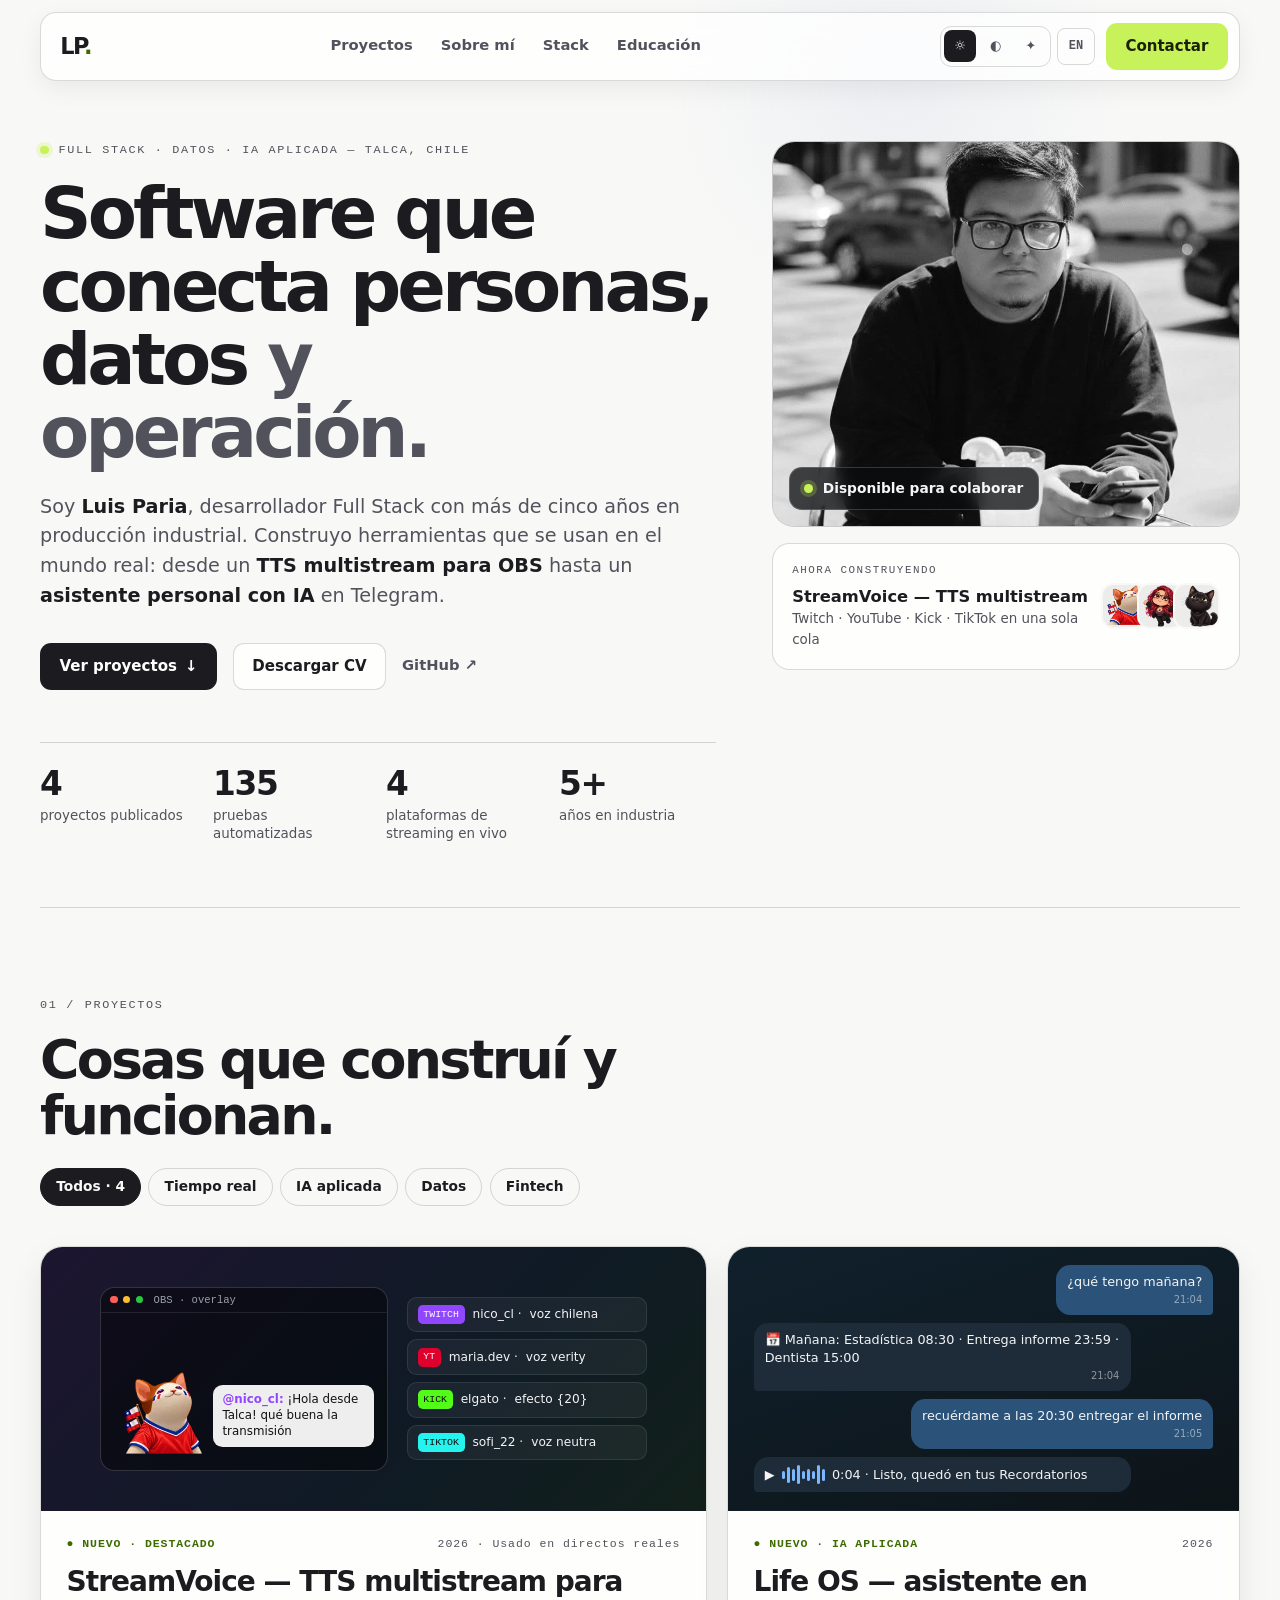
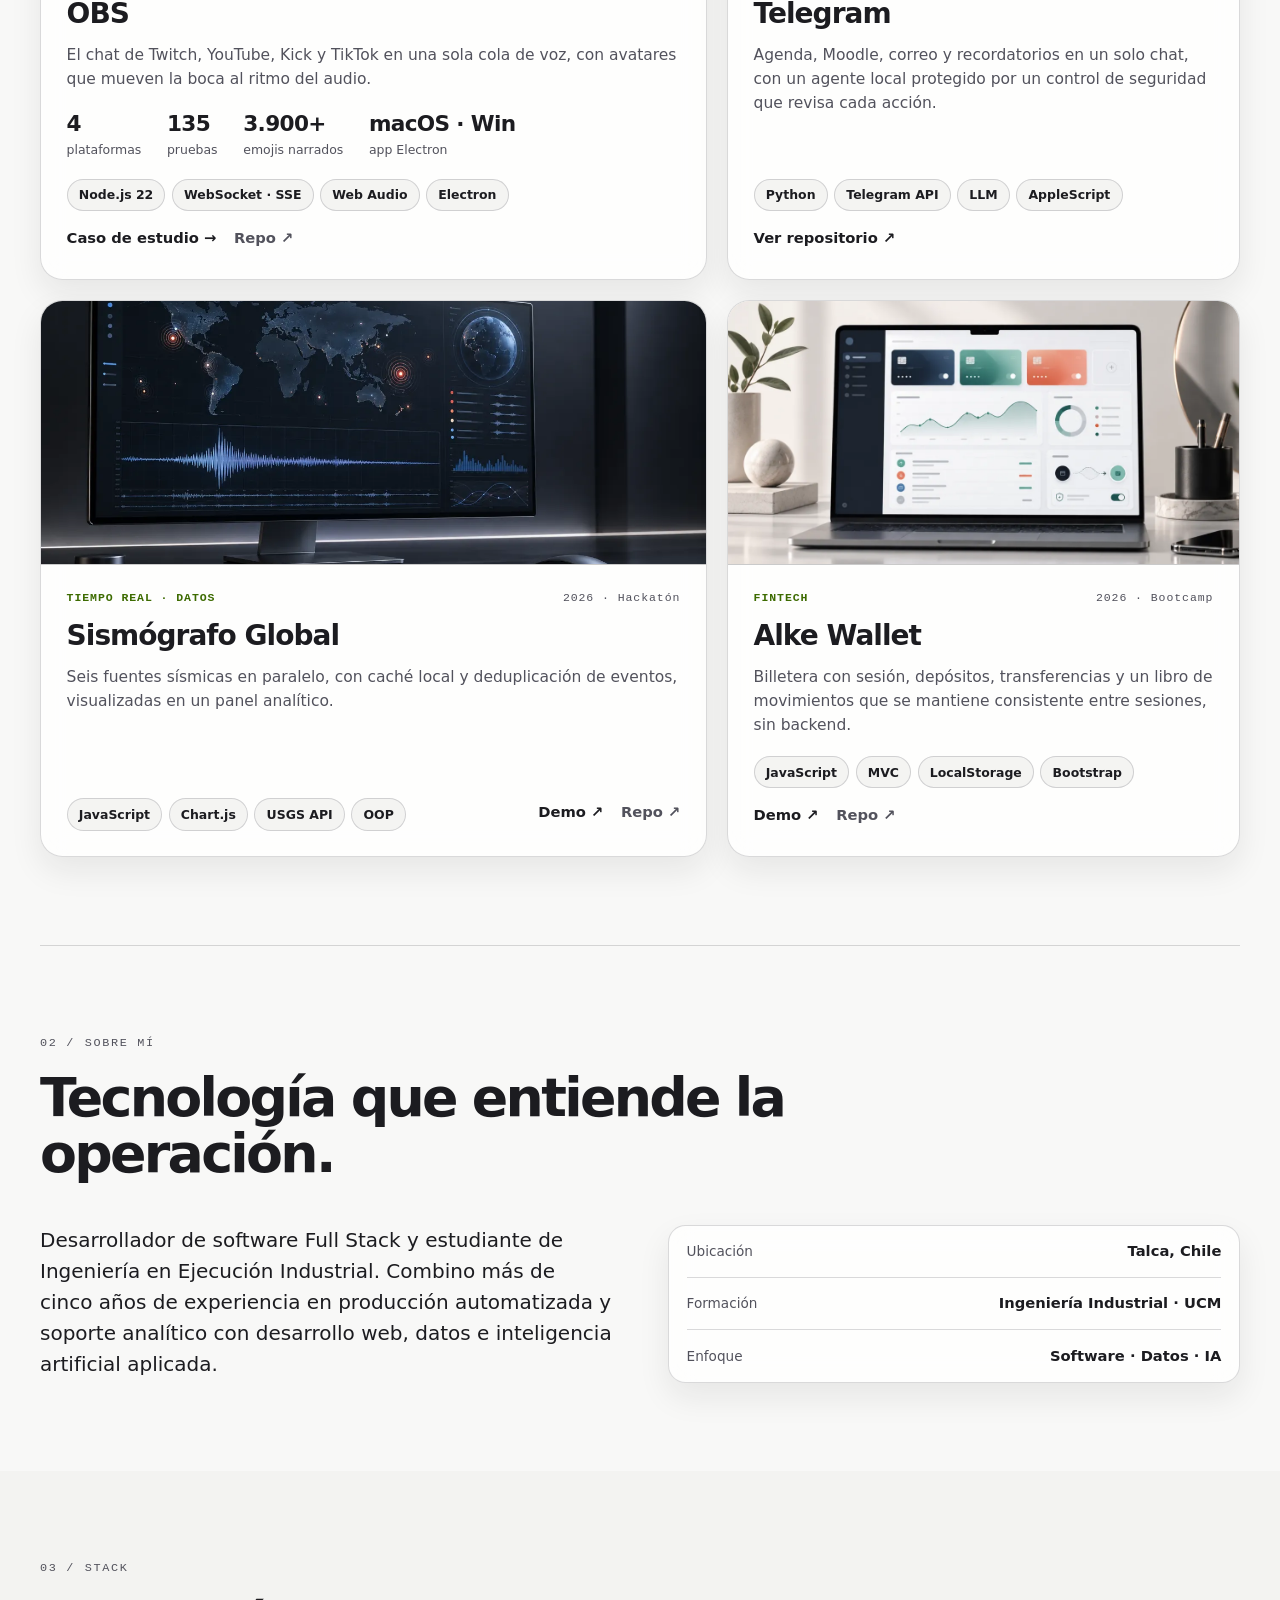
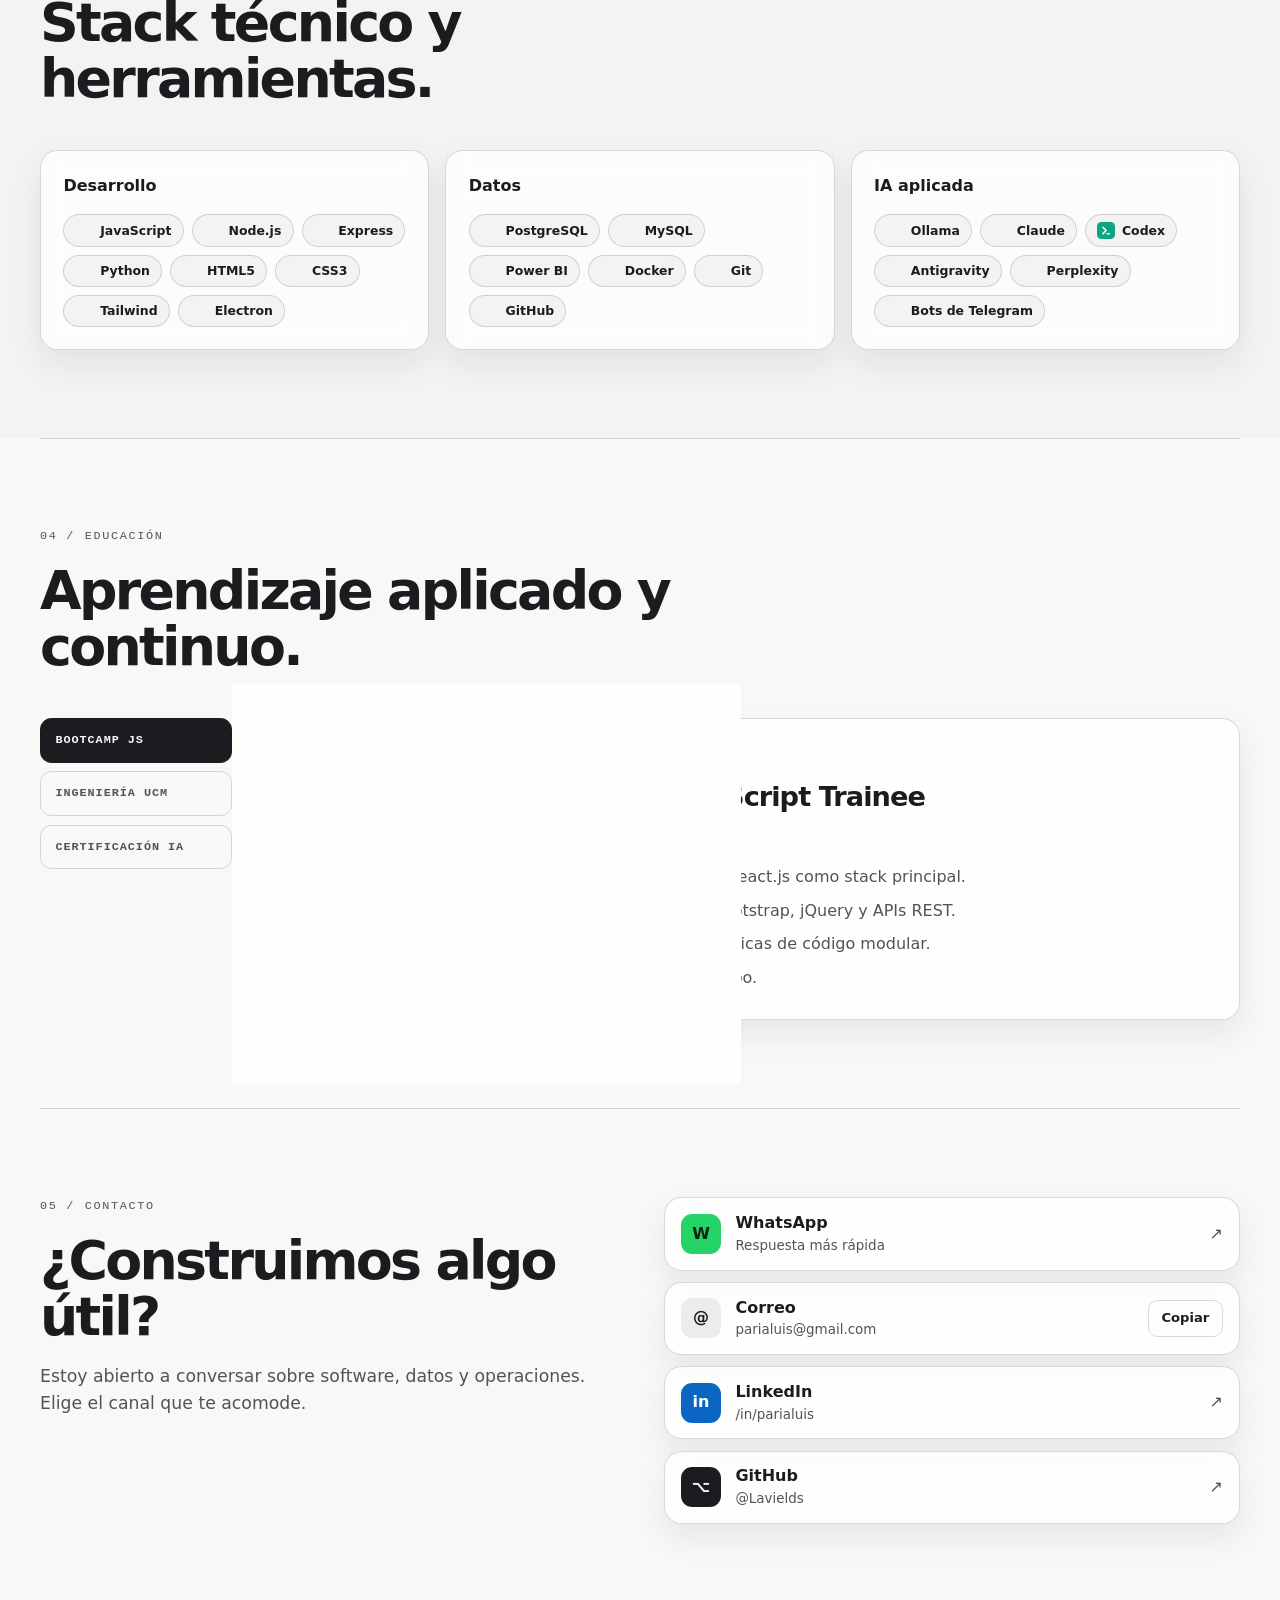
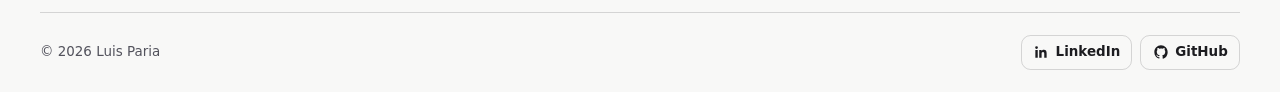
==== commit 509f2f25: "Rediseña el portafolio y agrega StreamVoice y Life OS - Portada con titular de propuesta de valor, c" ====
--- a/index.html
+++ b/index.html
@@ -3,7 +3,10 @@
   <head>
     <meta charset="UTF-8" />
     <meta name="viewport" content="width=device-width, initial-scale=1.0" />
-    <meta name="description" content="Portafolio de Luis Francisco Paria Zuñiga, desarrollador Full Stack e ingeniero industrial en formación." />
+    <meta name="description" content="Portafolio de Luis Francisco Paria Zuñiga, desarrollador Full Stack: StreamVoice, Life OS, Sismógrafo Global y Alke Wallet." />
+    <meta property="og:title" content="Luis Paria — Full Stack Developer" />
+    <meta property="og:description" content="Software que conecta personas, datos y operación." />
+    <meta property="og:image" content="https://lavields.github.io/CV/assets/luis-paria.webp" />
     <title>Luis Paria — Full Stack Developer</title>
     <link rel="icon" type="image/svg+xml" href="data:image/svg+xml,%3Csvg xmlns='http://www.w3.org/2000/svg' viewBox='0 0 64 64'%3E%3Crect width='64' height='64' rx='18' fill='%2318181B'/%3E%3Cpath d='M18 16v32h7V31l12 17h9L33 30l12-14h-9L25 30V16z' fill='%23F4F4F5'/%3E%3C/svg%3E" />
     <link rel="stylesheet" href="styles.css" />
@@ -13,29 +16,149 @@
     <div class="cursor-aura" aria-hidden="true"></div><div class="pixel-scenery" aria-hidden="true"></div>
     <header class="site-header">
       <a class="brand" href="#inicio" aria-label="Luis Paria, inicio">LP<span>.</span></a>
-      <nav class="desktop-nav" aria-label="Navegación principal"><a href="#perfil" data-i18n="navProfile">Perfil</a><a href="#proyectos" data-i18n="navProjects">Proyectos</a><a href="#educacion" data-i18n="navEducation">Educación</a><a href="#contacto" data-i18n="navContact">Contacto</a></nav>
+      <nav class="desktop-nav" aria-label="Navegación principal"><a href="#proyectos" data-i18n="navProjects">Proyectos</a><a href="#perfil" data-i18n="navAbout">Sobre mí</a><a href="#stack" data-i18n="navStack">Stack</a><a href="#educacion" data-i18n="navEducation">Educación</a></nav>
       <div class="header-actions">
         <div class="theme-switcher" role="group" aria-label="Selector de modo visual">
-          <button class="theme-choice" data-theme-choice="light" type="button" aria-pressed="false"><span aria-hidden="true">☼</span><span data-i18n="themeLightShort">Claro</span></button>
-          <button class="theme-choice" data-theme-choice="dark" type="button" aria-pressed="true"><span aria-hidden="true">◐</span><span data-i18n="themeDarkShort">Oscuro</span></button>
-          <button class="theme-choice" data-theme-choice="pixel" type="button" aria-pressed="false"><span aria-hidden="true">✦</span><span data-i18n="themePixelShort">Pixel</span></button>
+          <button class="theme-choice" data-theme-choice="light" type="button" aria-pressed="false"><span aria-hidden="true">☼</span></button>
+          <button class="theme-choice" data-theme-choice="dark" type="button" aria-pressed="true"><span aria-hidden="true">◐</span></button>
+          <button class="theme-choice" data-theme-choice="pixel" type="button" aria-pressed="false"><span aria-hidden="true">✦</span></button>
         </div>
         <button class="music-button" id="music-toggle" type="button" aria-pressed="false" hidden><span aria-hidden="true">♫</span><span class="music-label">Música: OFF</span></button>
         <button class="language-button" id="language-toggle" type="button" aria-label="Change language">EN</button>
+        <a class="button button-accent header-cta" href="#contacto" data-i18n="navContactCta">Contactar</a>
       </div>
-      <details class="mobile-menu"><summary aria-label="Abrir navegación"><span aria-hidden="true">☰</span><span data-i18n="menu">Menú</span></summary><nav aria-label="Navegación móvil"><a href="#perfil" data-i18n="navProfile">Perfil</a><a href="#proyectos" data-i18n="navProjects">Proyectos</a><a href="#educacion" data-i18n="navEducation">Educación</a><a href="#contacto" data-i18n="navContact">Contacto</a></nav></details>
+      <details class="mobile-menu"><summary aria-label="Abrir navegación"><span data-i18n="menu">Menú</span></summary><nav aria-label="Navegación móvil"><a href="#proyectos" data-i18n="navProjects">Proyectos</a><a href="#perfil" data-i18n="navAbout">Sobre mí</a><a href="#stack" data-i18n="navStack">Stack</a><a href="#educacion" data-i18n="navEducation">Educación</a><a href="#contacto" data-i18n="navContact">Contacto</a></nav></details>
     </header>
+
     <main id="contenido">
       <section class="hero section" id="inicio">
-        <div class="hero-copy reveal"><p class="eyebrow" data-i18n="eyebrow">DESARROLLADOR FULL STACK · TALCA, CHILE</p><h1>Luis Francisco<br /><em>Paria Zuñiga.</em></h1><p class="lead" data-i18n="heroLead">Construyo software modular y soluciones de datos con una mirada industrial: sistemas claros, eficientes y preparados para operar.</p><div class="hero-actions"><a class="button button-primary" href="#contacto" data-i18n="contactMe">Hablemos</a><a class="text-link" href="assets/CV_Luis_Paria.pdf" download data-i18n="downloadCv">Descargar CV <span aria-hidden="true">↓</span></a></div></div>
-        <div class="hero-portrait reveal"><div class="portrait-ring"><img src="assets/luis-paria.webp" alt="Retrato de Luis Francisco Paria Zuñiga" /></div><p class="availability"><span></span><span data-i18n="availability">Disponible para colaborar</span></p></div>
+        <div class="hero-copy">
+          <p class="eyebrow"><span class="status-dot" aria-hidden="true"></span><span data-i18n="eyebrow">FULL STACK · DATOS · IA APLICADA — TALCA, CHILE</span></p>
+          <h1 data-i18n="heroTitle">Software que conecta personas, datos <em>y operación.</em></h1>
+          <p class="lead" data-i18n="heroLead">Soy <strong>Luis Paria</strong>, desarrollador Full Stack con más de cinco años en producción industrial. Construyo herramientas que se usan en el mundo real: desde un <strong>TTS multistream para OBS</strong> hasta un <strong>asistente personal con IA</strong> en Telegram.</p>
+          <div class="hero-actions">
+            <a class="button button-primary" href="#proyectos" data-i18n="seeProjects">Ver proyectos <span aria-hidden="true">↓</span></a>
+            <a class="button button-outline" href="assets/CV_Luis_Paria.pdf" download data-i18n="downloadCv">Descargar CV</a>
+            <a class="text-link" href="https://github.com/Lavields" target="_blank" rel="noreferrer">GitHub <span aria-hidden="true">↗</span></a>
+          </div>
+          <dl class="proof">
+            <div><dt data-i18n="proofProjects">proyectos publicados</dt><dd>4</dd></div>
+            <div><dt data-i18n="proofTests">pruebas automatizadas</dt><dd>135</dd></div>
+            <div><dt data-i18n="proofPlatforms">plataformas de streaming en vivo</dt><dd>4</dd></div>
+            <div><dt data-i18n="proofYears">años en industria</dt><dd>5+</dd></div>
+          </dl>
+        </div>
+        <div class="hero-side">
+          <figure class="portrait-card">
+            <img src="assets/luis-paria.webp" alt="Retrato de Luis Francisco Paria Zuñiga" width="520" height="520" fetchpriority="high" />
+            <figcaption class="availability"><span class="status-dot" aria-hidden="true"></span><span data-i18n="availability">Disponible para colaborar</span></figcaption>
+          </figure>
+          <a class="now-card" href="streamvoice.html">
+            <span>
+              <span class="eyebrow" data-i18n="nowKicker">AHORA CONSTRUYENDO</span>
+              <strong data-i18n="nowTitle">StreamVoice — TTS multistream</strong>
+              <span class="now-sub" data-i18n="nowSub">Twitch · YouTube · Kick · TikTok en una sola cola</span>
+            </span>
+            <span class="avatar-stack" aria-hidden="true"><img src="assets/avatars/cat-chile.webp" alt="" width="46" height="46" /><img src="assets/avatars/chibi-ruby.webp" alt="" width="46" height="46" /><img src="assets/avatars/cat-black.webp" alt="" width="46" height="46" /></span>
+          </a>
+        </div>
       </section>
-      <section class="profile section" id="perfil"><div class="section-heading reveal"><p class="eyebrow">01 / <span data-i18n="profileKicker">PERFIL</span></p><h2 data-i18n="profileTitle">Tecnología que entiende la operación.</h2></div><div class="profile-grid"><p class="profile-text reveal" data-i18n="profileText">Desarrollador de software Full Stack y estudiante de Ingeniería en Ejecución Industrial. Combino más de cinco años de experiencia en producción automatizada y soporte analítico con desarrollo web, datos e inteligencia artificial aplicada.</p><dl class="facts reveal"><div><dt data-i18n="location">Ubicación</dt><dd>Talca, Chile</dd></div><div><dt data-i18n="education">Formación</dt><dd data-i18n="educationValue">Ingeniería Industrial · UCM</dd></div><div><dt data-i18n="focus">Enfoque</dt><dd data-i18n="focusValue">Software · Datos · IA</dd></div></dl></div></section>
-      <section class="skills section" aria-labelledby="skills-title"><div class="section-heading reveal"><p class="eyebrow">02 / <span data-i18n="skillsKicker">CONOCIMIENTOS</span></p><h2 id="skills-title" data-i18n="skillsTitle">Stack técnico y herramientas.</h2></div><div class="skill-groups"><article class="skill-group reveal"><h3 data-i18n="dev">Desarrollo</h3><div class="skill-list"><span><img class="tech-icon" src="https://cdn.simpleicons.org/javascript/F7DF1E" alt="" />JavaScript</span><span><img class="tech-icon" src="https://cdn.simpleicons.org/nodedotjs/5FA04E" alt="" />Node.js</span><span><img class="tech-icon monochrome" src="https://cdn.simpleicons.org/express/000000" alt="" />Express</span><span><img class="tech-icon" src="https://cdn.simpleicons.org/python/3776AB" alt="" />Python</span><span><img class="tech-icon" src="https://cdn.simpleicons.org/html5/E34F26" alt="" />HTML5</span><span><img class="tech-icon" src="https://cdn.simpleicons.org/css/1572B6" alt="" />CSS3</span><span><img class="tech-icon" src="https://cdn.simpleicons.org/tailwindcss/06B6D4" alt="" />Tailwind</span></div></article><article class="skill-group reveal"><h3 data-i18n="data">Datos</h3><div class="skill-list"><span><img class="tech-icon" src="https://cdn.simpleicons.org/postgresql/4169E1" alt="" />PostgreSQL</span><span><img class="tech-icon" src="https://cdn.simpleicons.org/mysql/4479A1" alt="" />MySQL</span><span><img class="tech-icon" src="https://raw.githubusercontent.com/microsoft/PowerBI-Icons/main/SVG/Power-BI.svg" alt="" />Power BI</span><span><img class="tech-icon" src="https://cdn.simpleicons.org/docker/2496ED" alt="" />Docker</span><span><img class="tech-icon" src="https://cdn.simpleicons.org/git/F05032" alt="" />Git</span><span><img class="tech-icon monochrome" src="https://cdn.simpleicons.org/github/181717" alt="" />GitHub</span></div></article><article class="skill-group reveal"><h3 data-i18n="ai">IA aplicada</h3><div class="skill-list"><span><img class="tech-icon monochrome" src="https://cdn.simpleicons.org/ollama/000000" alt="" />Ollama</span><span><img class="tech-icon" src="https://cdn.simpleicons.org/claude/D97757" alt="" />Claude</span><span><img class="tech-icon" src="assets/codex-mark.svg" alt="" />Codex</span><span><img class="tech-icon antigravity-icon" src="https://antigravity.google/assets/image/brand/antigravity-icon__full-color.png" alt="" />Antigravity</span><span><img class="tech-icon" src="https://cdn.simpleicons.org/perplexity/20808D" alt="" />Perplexity</span></div></article></div></section>
-      <section class="projects section" id="proyectos"><div class="section-heading reveal"><p class="eyebrow">03 / <span data-i18n="projectsKicker">PROYECTOS</span></p><h2 data-i18n="projectsTitle">Casos de estudio.</h2></div><div class="project-list">
-        <article class="project-card reveal"><figure class="project-thumb"><img class="professional-thumb" src="assets/project-seismograph-professional.png" alt="Visual editorial de un panel de análisis sísmico" loading="lazy" /><img class="pixel-thumb" src="assets/project-seismograph-pixel.png" alt="Ilustración pixel art de una estación de análisis sísmico" data-i18n-alt="seismicImageAlt" loading="lazy" /></figure><div class="project-content"><p class="project-type"><span class="project-number" data-project-number="01">CASO 01</span><span data-i18n="seismicType">ANALÍTICA EN TIEMPO REAL</span></p><h3 data-i18n="seismicTitle">Sismógrafo Global</h3><div class="project-brief"><p><strong data-i18n="problemLabel">Problema</strong><span data-i18n="seismicProblem">Consolidar señales sísmicas dispersas sin duplicar eventos.</span></p><p><strong data-i18n="roleLabel">Rol</strong><span data-i18n="seismicRole">Diseño del dashboard, integración de datos y lógica de cliente.</span></p><p><strong data-i18n="solutionLabel">Solución</strong><span data-i18n="seismicSolution">Seis fuentes en paralelo, caché local, deduplicación y visualización analítica.</span></p></div><p class="result"><strong data-i18n="resultLabel">Resultado</strong><span data-i18n="seismicResult">6 endpoints coordinados para una lectura global más rápida.</span></p><ul class="tags" aria-label="Tecnologías usadas"><li>JavaScript</li><li>USGS API</li><li>Chart.js</li><li>OOP</li></ul><div class="project-actions"><a href="https://github.com/Lavields/hackaton-sismografo-global" target="_blank" rel="noreferrer" data-i18n="viewRepo">Ver repositorio ↗</a><a href="https://lavields.github.io/hackaton-sismografo-global/" target="_blank" rel="noreferrer" data-i18n="viewDemo">Abrir demo ↗</a></div></div></article>
-        <article class="project-card reveal"><figure class="project-thumb"><img class="professional-thumb" src="assets/project-wallet-professional.png" alt="Visual editorial de una interfaz de billetera digital" loading="lazy" /><img class="pixel-thumb" src="assets/project-wallet-pixel.png" alt="Ilustración pixel art de una billetera y libro contable" data-i18n-alt="walletImageAlt" loading="lazy" /></figure><div class="project-content"><p class="project-type"><span class="project-number" data-project-number="02">CASO 02</span><span data-i18n="walletType">PLATAFORMA FINANCIERA</span></p><h3 data-i18n="walletTitle">Alke Wallet</h3><div class="project-brief"><p><strong data-i18n="problemLabel">Problema</strong><span data-i18n="walletProblem">Mantener saldos y movimientos consistentes en una billetera sin backend.</span></p><p><strong data-i18n="roleLabel">Rol</strong><span data-i18n="walletRole">Arquitectura de la aplicación, interfaz y persistencia local.</span></p><p><strong data-i18n="solutionLabel">Solución</strong><span data-i18n="walletSolution">Módulos de sesión, depósitos, transferencias y libro de movimientos persistente.</span></p></div><p class="result"><strong data-i18n="resultLabel">Resultado</strong><span data-i18n="walletResult">Flujo contable trazable entre sesiones, sin servicios externos.</span></p><ul class="tags" aria-label="Tecnologías usadas"><li>JavaScript</li><li>LocalStorage</li><li>Bootstrap</li><li>MVC</li></ul><div class="project-actions"><a href="https://github.com/Lavields/Alke-Wallet" target="_blank" rel="noreferrer" data-i18n="viewRepo">Ver repositorio ↗</a><a href="https://lavields.github.io/Alke-Wallet/" target="_blank" rel="noreferrer" data-i18n="viewDemo">Abrir demo ↗</a></div></div></article>
-      </div></section>
+
+      <section class="projects section" id="proyectos" aria-labelledby="projects-title">
+        <div class="projects-head">
+          <div class="section-heading reveal"><p class="eyebrow">01 / <span data-i18n="projectsKicker">PROYECTOS</span></p><h2 id="projects-title" data-i18n="projectsTitle">Cosas que construí y funcionan.</h2></div>
+          <div class="filters reveal" role="group" aria-label="Filtrar proyectos" data-i18n-label="filterLabel">
+            <button type="button" data-filter="all" aria-pressed="true"><span data-i18n="filterAll">Todos</span> · 4</button>
+            <button type="button" data-filter="realtime" aria-pressed="false" data-i18n="filterRealtime">Tiempo real</button>
+            <button type="button" data-filter="ai" aria-pressed="false" data-i18n="filterAi">IA aplicada</button>
+            <button type="button" data-filter="data" aria-pressed="false" data-i18n="filterData">Datos</button>
+            <button type="button" data-filter="fintech" aria-pressed="false" data-i18n="filterFintech">Fintech</button>
+          </div>
+        </div>
+        <p class="sr-only" aria-live="polite" id="filter-status"></p>
+
+        <div class="project-list">
+          <article class="project-card reveal" data-category="realtime">
+            <div class="project-visual sv-visual" aria-hidden="true">
+              <div class="obs-window">
+                <div class="obs-bar"><i></i><i></i><i></i><span>OBS · overlay</span></div>
+                <img src="assets/avatars/cat-chile.webp" alt="" width="96" height="96" />
+                <p class="obs-sub"><b>@nico_cl:</b> <span data-i18n="svSample">¡Hola desde Talca! qué buena la transmisión</span></p>
+              </div>
+              <ul class="tts-queue">
+                <li><em class="pf tw">TWITCH</em>nico_cl · <span data-i18n="svVoice1">voz chilena</span></li>
+                <li><em class="pf yt">YT</em>maria.dev · <span data-i18n="svVoice2">voz verity</span></li>
+                <li><em class="pf kk">KICK</em>elgato · <span data-i18n="svVoice3">efecto {20}</span></li>
+                <li><em class="pf tt">TIKTOK</em>sofi_22 · <span data-i18n="svVoice4">voz neutra</span></li>
+              </ul>
+            </div>
+            <div class="project-content">
+              <p class="project-type"><span class="badge-new" data-i18n="badgeFeatured">NUEVO · DESTACADO</span><span class="project-year" data-i18n="svYear">2026 · Usado en directos reales</span></p>
+              <h3 data-i18n="svTitle">StreamVoice — TTS multistream para OBS</h3>
+              <p class="project-desc" data-i18n="svDesc">El chat de Twitch, YouTube, Kick y TikTok en una sola cola de voz, con avatares que mueven la boca al ritmo del audio.</p>
+              <dl class="kpis">
+                <div><dt data-i18n="kpiPlatforms">plataformas</dt><dd>4</dd></div>
+                <div><dt data-i18n="kpiTests">pruebas</dt><dd>135</dd></div>
+                <div><dt data-i18n="kpiEmojis">emojis narrados</dt><dd>3.900+</dd></div>
+                <div><dt data-i18n="kpiDesktop">app Electron</dt><dd>macOS · Win</dd></div>
+              </dl>
+              <div class="project-foot">
+                <ul class="tags" aria-label="Tecnologías usadas"><li>Node.js 22</li><li>WebSocket · SSE</li><li>Web Audio</li><li>Electron</li></ul>
+                <div class="project-actions"><a href="streamvoice.html" data-i18n="viewCase">Caso de estudio →</a><a href="https://github.com/Lavields/stream-tts-overlay" target="_blank" rel="noreferrer" data-i18n="viewRepoShort">Repo ↗</a></div>
+              </div>
+            </div>
+          </article>
+
+          <article class="project-card reveal" data-category="ai">
+            <div class="project-visual chat-visual" aria-hidden="true">
+              <p class="msg me"><span data-i18n="loMsg1">¿qué tengo mañana?</span><small>21:04</small></p>
+              <p class="msg bot"><span data-i18n="loMsg2">📅 Mañana: Estadística 08:30 · Entrega informe 23:59 · Dentista 15:00</span><small>21:04</small></p>
+              <p class="msg me"><span data-i18n="loMsg3">recuérdame a las 20:30 entregar el informe</span><small>21:05</small></p>
+              <p class="msg bot voice">▶ <span class="wave"><i></i><i></i><i></i><i></i><i></i><i></i><i></i><i></i><i></i></span> <span data-i18n="loMsg4">0:04 · Listo, quedó en tus Recordatorios</span></p>
+            </div>
+            <div class="project-content">
+              <p class="project-type"><span class="badge-new" data-i18n="badgeAi">NUEVO · IA APLICADA</span><span class="project-year">2026</span></p>
+              <h3 data-i18n="loTitle">Life OS — asistente en Telegram</h3>
+              <p class="project-desc" data-i18n="loDesc">Agenda, Moodle, correo y recordatorios en un solo chat, con un agente local protegido por un control de seguridad que revisa cada acción.</p>
+              <div class="project-foot">
+                <ul class="tags" aria-label="Tecnologías usadas"><li>Python</li><li>Telegram API</li><li>LLM</li><li>AppleScript</li></ul>
+                <div class="project-actions"><a href="https://github.com/Lavields/life-os-assistant" target="_blank" rel="noreferrer" data-i18n="viewRepo">Ver repositorio ↗</a></div>
+              </div>
+            </div>
+          </article>
+
+          <article class="project-card reveal" data-category="realtime data">
+            <figure class="project-visual project-thumb"><img class="professional-thumb" src="assets/project-seismograph-professional.webp" alt="Visual editorial de un panel de análisis sísmico" data-i18n-alt="seismicImageAltPro" loading="lazy" width="1200" height="675" /><img class="pixel-thumb" src="assets/project-seismograph-pixel.webp" alt="Ilustración pixel art de una estación de análisis sísmico" data-i18n-alt="seismicImageAlt" loading="lazy" width="1200" height="675" /></figure>
+            <div class="project-content">
+              <p class="project-type"><span class="badge" data-i18n="seismicType">TIEMPO REAL · DATOS</span><span class="project-year" data-i18n="seismicYear">2026 · Hackatón</span></p>
+              <h3 data-i18n="seismicTitle">Sismógrafo Global</h3>
+              <p class="project-desc" data-i18n="seismicDesc">Seis fuentes sísmicas en paralelo, con caché local y deduplicación de eventos, visualizadas en un panel analítico.</p>
+              <div class="project-foot">
+                <ul class="tags" aria-label="Tecnologías usadas"><li>JavaScript</li><li>Chart.js</li><li>USGS API</li><li>OOP</li></ul>
+                <div class="project-actions"><a href="https://lavields.github.io/hackaton-sismografo-global/" target="_blank" rel="noreferrer" data-i18n="viewDemo">Demo ↗</a><a href="https://github.com/Lavields/hackaton-sismografo-global" target="_blank" rel="noreferrer" data-i18n="viewRepoShort">Repo ↗</a></div>
+              </div>
+            </div>
+          </article>
+
+          <article class="project-card reveal" data-category="fintech">
+            <figure class="project-visual project-thumb"><img class="professional-thumb" src="assets/project-wallet-professional.webp" alt="Visual editorial de una interfaz de billetera digital" data-i18n-alt="walletImageAltPro" loading="lazy" width="1200" height="675" /><img class="pixel-thumb" src="assets/project-wallet-pixel.webp" alt="Ilustración pixel art de una billetera y libro contable" data-i18n-alt="walletImageAlt" loading="lazy" width="1200" height="675" /></figure>
+            <div class="project-content">
+              <p class="project-type"><span class="badge" data-i18n="walletType">FINTECH</span><span class="project-year" data-i18n="walletYear">2026 · Bootcamp</span></p>
+              <h3 data-i18n="walletTitle">Alke Wallet</h3>
+              <p class="project-desc" data-i18n="walletDesc">Billetera con sesión, depósitos, transferencias y un libro de movimientos que se mantiene consistente entre sesiones, sin backend.</p>
+              <div class="project-foot">
+                <ul class="tags" aria-label="Tecnologías usadas"><li>JavaScript</li><li>MVC</li><li>LocalStorage</li><li>Bootstrap</li></ul>
+                <div class="project-actions"><a href="https://lavields.github.io/Alke-Wallet/" target="_blank" rel="noreferrer" data-i18n="viewDemo">Demo ↗</a><a href="https://github.com/Lavields/Alke-Wallet" target="_blank" rel="noreferrer" data-i18n="viewRepoShort">Repo ↗</a></div>
+              </div>
+            </div>
+          </article>
+        </div>
+      </section>
+
+      <section class="profile section" id="perfil"><div class="section-heading reveal"><p class="eyebrow">02 / <span data-i18n="profileKicker">SOBRE MÍ</span></p><h2 data-i18n="profileTitle">Tecnología que entiende la operación.</h2></div><div class="profile-grid"><p class="profile-text reveal" data-i18n="profileText">Desarrollador de software Full Stack y estudiante de Ingeniería en Ejecución Industrial. Combino más de cinco años de experiencia en producción automatizada y soporte analítico con desarrollo web, datos e inteligencia artificial aplicada.</p><dl class="facts reveal"><div><dt data-i18n="location">Ubicación</dt><dd>Talca, Chile</dd></div><div><dt data-i18n="education">Formación</dt><dd data-i18n="educationValue">Ingeniería Industrial · UCM</dd></div><div><dt data-i18n="focus">Enfoque</dt><dd data-i18n="focusValue">Software · Datos · IA</dd></div></dl></div></section>
+
+      <section class="skills section" id="stack" aria-labelledby="skills-title"><div class="section-heading reveal"><p class="eyebrow">03 / <span data-i18n="skillsKicker">STACK</span></p><h2 id="skills-title" data-i18n="skillsTitle">Stack técnico y herramientas.</h2></div><div class="skill-groups"><article class="skill-group reveal"><h3 data-i18n="dev">Desarrollo</h3><div class="skill-list"><span><img class="tech-icon" src="https://cdn.simpleicons.org/javascript/F7DF1E" alt="" />JavaScript</span><span><img class="tech-icon" src="https://cdn.simpleicons.org/nodedotjs/5FA04E" alt="" />Node.js</span><span><img class="tech-icon monochrome" src="https://cdn.simpleicons.org/express/000000" alt="" />Express</span><span><img class="tech-icon" src="https://cdn.simpleicons.org/python/3776AB" alt="" />Python</span><span><img class="tech-icon" src="https://cdn.simpleicons.org/html5/E34F26" alt="" />HTML5</span><span><img class="tech-icon" src="https://cdn.simpleicons.org/css/1572B6" alt="" />CSS3</span><span><img class="tech-icon" src="https://cdn.simpleicons.org/tailwindcss/06B6D4" alt="" />Tailwind</span><span><img class="tech-icon" src="https://cdn.simpleicons.org/electron/47848F" alt="" />Electron</span></div></article><article class="skill-group reveal"><h3 data-i18n="data">Datos</h3><div class="skill-list"><span><img class="tech-icon" src="https://cdn.simpleicons.org/postgresql/4169E1" alt="" />PostgreSQL</span><span><img class="tech-icon" src="https://cdn.simpleicons.org/mysql/4479A1" alt="" />MySQL</span><span><img class="tech-icon" src="https://raw.githubusercontent.com/microsoft/PowerBI-Icons/main/SVG/Power-BI.svg" alt="" />Power BI</span><span><img class="tech-icon" src="https://cdn.simpleicons.org/docker/2496ED" alt="" />Docker</span><span><img class="tech-icon" src="https://cdn.simpleicons.org/git/F05032" alt="" />Git</span><span><img class="tech-icon monochrome" src="https://cdn.simpleicons.org/github/181717" alt="" />GitHub</span></div></article><article class="skill-group reveal"><h3 data-i18n="ai">IA aplicada</h3><div class="skill-list"><span><img class="tech-icon monochrome" src="https://cdn.simpleicons.org/ollama/000000" alt="" />Ollama</span><span><img class="tech-icon" src="https://cdn.simpleicons.org/claude/D97757" alt="" />Claude</span><span><img class="tech-icon" src="assets/codex-mark.svg" alt="" />Codex</span><span><img class="tech-icon antigravity-icon" src="https://antigravity.google/assets/image/brand/antigravity-icon__full-color.png" alt="" />Antigravity</span><span><img class="tech-icon" src="https://cdn.simpleicons.org/perplexity/20808D" alt="" />Perplexity</span><span><img class="tech-icon monochrome" src="https://cdn.simpleicons.org/telegram/000000" alt="" />Bots de Telegram</span></div></article></div></section>
+
       <section class="education section" id="educacion" aria-labelledby="education-title">
         <div class="section-heading reveal"><p class="eyebrow">04 / <span data-i18n="educationKicker">EDUCACIÓN</span></p><h2 id="education-title" data-i18n="educationTitle">Aprendizaje aplicado y continuo.</h2></div>
         <div class="education-layout reveal">
@@ -51,8 +174,23 @@
           </div>
         </div>
       </section>
-      <section class="contact section" id="contacto"><div class="reveal"><p class="eyebrow">05 / <span data-i18n="contactKicker">CONTACTO</span></p><h2 data-i18n="contactTitle">¿Construimos algo útil?</h2><p data-i18n="contactText">Estoy abierto a conversar sobre software, datos y operaciones.</p></div><div class="contact-actions reveal"><a class="button button-primary" href="https://wa.me/56939309824" target="_blank" rel="noreferrer">WhatsApp <span aria-hidden="true">↗</span></a><a class="button button-outline" href="mailto:parialuis@gmail.com">parialuis@gmail.com <span aria-hidden="true">↗</span></a></div></section>
+
+      <section class="contact section" id="contacto" aria-labelledby="contact-title">
+        <div class="contact-copy reveal"><p class="eyebrow">05 / <span data-i18n="contactKicker">CONTACTO</span></p><h2 id="contact-title" data-i18n="contactTitle">¿Construimos algo útil?</h2><p data-i18n="contactText">Estoy abierto a conversar sobre software, datos y operaciones. Elige el canal que te acomode.</p></div>
+        <ul class="contact-list reveal">
+          <li><a class="contact-option" href="https://wa.me/56939309824" target="_blank" rel="noreferrer"><span class="contact-icon ic-wa" aria-hidden="true">W</span><span><strong>WhatsApp</strong><small data-i18n="contactWaHint">Respuesta más rápida</small></span><span class="contact-go" aria-hidden="true">↗</span></a></li>
+          <li class="contact-option contact-mail"><a href="mailto:parialuis@gmail.com"><span class="contact-icon" aria-hidden="true">@</span><span><strong data-i18n="contactMail">Correo</strong><small>parialuis@gmail.com</small></span></a><button class="copy-button" type="button" data-copy="parialuis@gmail.com" data-i18n="copy">Copiar</button></li>
+          <li><a class="contact-option" href="https://www.linkedin.com/in/parialuis/" target="_blank" rel="noreferrer"><span class="contact-icon ic-in" aria-hidden="true">in</span><span><strong>LinkedIn</strong><small>/in/parialuis</small></span><span class="contact-go" aria-hidden="true">↗</span></a></li>
+          <li><a class="contact-option" href="https://github.com/Lavields" target="_blank" rel="noreferrer"><span class="contact-icon ic-gh" aria-hidden="true">⌥</span><span><strong>GitHub</strong><small>@Lavields</small></span><span class="contact-go" aria-hidden="true">↗</span></a></li>
+        </ul>
+      </section>
     </main>
+
+    <nav class="mobile-dock" aria-label="Acciones rápidas" data-i18n-label="dockLabel">
+      <a class="button button-primary" href="#proyectos" data-i18n="seeProjectsShort">Ver proyectos</a>
+      <a class="button button-outline" href="assets/CV_Luis_Paria.pdf" download data-i18n="downloadCv">Descargar CV</a>
+    </nav>
+
     <footer><span>© <span id="year"></span> Luis Paria</span><div><a href="https://www.linkedin.com/in/parialuis/" target="_blank" rel="noreferrer"><svg class="footer-icon" viewBox="0 0 24 24" aria-hidden="true"><path d="M20.45 20.45h-3.56v-5.57c0-1.33-.03-3.04-1.85-3.04c-1.85 0-2.14 1.45-2.14 2.94v5.67H9.34V8.98h3.42v1.57h.05c.48-.9 1.64-1.85 3.37-1.85c3.61 0 4.27 2.37 4.27 5.46v6.29zM5.32 7.41a2.06 2.06 0 1 1 0-4.12a2.06 2.06 0 0 1 0 4.12m-1.78 13.04h3.56V8.98H3.54z" fill="currentColor" /></svg><span>LinkedIn</span></a><a href="https://github.com/Lavields" target="_blank" rel="noreferrer"><svg class="footer-icon" viewBox="0 0 24 24" aria-hidden="true"><path d="M12 2C6.48 2 2 6.58 2 12.23c0 4.52 2.87 8.35 6.84 9.7c.5.1.68-.22.68-.49c0-.24-.01-1.04-.01-1.88c-2.78.62-3.37-1.2-3.37-1.2c-.45-1.19-1.11-1.5-1.11-1.5c-.91-.64.07-.63.07-.63c1 .08 1.53 1.06 1.53 1.06c.9 1.57 2.35 1.12 2.92.86c.09-.67.35-1.12.64-1.38c-2.22-.26-4.56-1.15-4.56-5.11c0-1.13.39-2.05 1.03-2.78c-.1-.26-.45-1.31.1-2.74c0 0 .84-.28 2.75 1.06A9.28 9.28 0 0 1 12 6.87c.85 0 1.7.12 2.5.34c1.91-1.34 2.75-1.06 2.75-1.06c.55 1.43.2 2.48.1 2.74c.64.73 1.03 1.65 1.03 2.78c0 3.97-2.34 4.84-4.57 5.1c.36.33.68.94.68 1.9c0 1.38-.01 2.5-.01 2.84c0 .27.18.6.69.49A10.24 10.24 0 0 0 22 12.23C22 6.58 17.52 2 12 2" fill="currentColor" /></svg><span>GitHub</span></a></div></footer>
     <script src="main.js"></script>
   </body>
--- a/styles.css
+++ b/styles.css
@@ -6,11 +6,16 @@
   --surface: #ececea;
   --panel: rgba(255, 255, 255, .76);
   --muted: #52525c;
-  --line: rgba(28, 28, 32, .18);
+  --line: rgba(28, 28, 32, .16);
   --button: #1c1c20;
   --button-text: #fff;
   --focus: #0c63e7;
-  --shadow: 0 14px 32px rgba(25, 25, 30, .09);
+  --shadow: 0 14px 32px rgba(25, 25, 30, .08);
+  --accent: #c8f25a;
+  --accent-ink: #1a2105;
+  --accent-text: #3d6b00;
+  --mono: ui-monospace, "SF Mono", "JetBrains Mono", Menlo, Consolas, monospace;
+  --radius: 1.1rem;
   color-scheme: light;
 }
 
@@ -19,12 +24,15 @@
   --paper: #0e1013;
   --surface: #1a1d22;
   --panel: rgba(23, 25, 30, .78);
-  --muted: #b9bdc5;
-  --line: rgba(245, 246, 247, .18);
+  --muted: #b0b5be;
+  --line: rgba(245, 246, 247, .12);
   --button: #f5f6f7;
   --button-text: #16171a;
   --focus: #8fc5ff;
-  --shadow: 0 14px 35px rgba(0, 0, 0, .34);
+  --shadow: 0 14px 35px rgba(0, 0, 0, .3);
+  --accent: #c8f25a;
+  --accent-ink: #11140a;
+  --accent-text: #c8f25a;
   color-scheme: dark;
 }
 
@@ -40,11 +48,15 @@
   --focus: #ffdb62;
   --gold: #f5c95a;
   --shadow: 5px 5px 0 #183d30;
+  --accent: #f5c95a;
+  --accent-ink: #194b37;
+  --accent-text: #ffdb62;
+  --radius: 2px;
   color-scheme: dark;
 }
 
 * { box-sizing: border-box; }
-html { scroll-behavior: smooth; }
+html { scroll-behavior: smooth; scroll-padding-top: 6.5rem; }
 body {
   margin: 0;
   overflow-x: hidden;
@@ -53,12 +65,17 @@
   font-family: Inter, ui-sans-serif, system-ui, -apple-system, BlinkMacSystemFont, "Segoe UI", sans-serif;
   font-size: 16px;
   line-height: 1.55;
+  -webkit-font-smoothing: antialiased;
   transition: background .35s ease, color .35s ease;
 }
 a, button, summary { cursor: pointer; }
 a { color: inherit; text-decoration: none; }
 button, summary { font: inherit; }
+img { max-width: 100%; }
+code { font-family: var(--mono); font-size: .9em; color: var(--accent-text); }
 :focus-visible { outline: 3px solid var(--focus); outline-offset: 4px; border-radius: .3rem; }
+[hidden] { display: none !important; }
+.sr-only { position: absolute; width: 1px; height: 1px; padding: 0; margin: -1px; overflow: hidden; clip: rect(0 0 0 0); white-space: nowrap; border: 0; }
 
 .skip-link {
   position: fixed; z-index: 100; top: 0; left: 1rem;
@@ -68,158 +85,284 @@
 .skip-link:focus { transform: translateY(.75rem); }
 
 .cursor-aura, .pixel-scenery { position: fixed; inset: 0; z-index: 0; pointer-events: none; }
-.cursor-aura { background: radial-gradient(20rem circle at var(--mouse-x, 70%) var(--mouse-y, 10%), rgba(170, 190, 220, .16), transparent 70%); }
+.cursor-aura { background: radial-gradient(20rem circle at var(--mouse-x, 70%) var(--mouse-y, 10%), rgba(170, 190, 220, .14), transparent 70%); }
 .pixel-scenery { display: none; }
 .site-header, main, footer { position: relative; z-index: 1; }
-.site-header, .section, footer { width: min(1120px, calc(100% - 3rem)); margin-inline: auto; }
-
+.site-header, .section, footer, .case-body { width: min(1200px, calc(100% - 3rem)); margin-inline: auto; }
+
+/* ---------- Cabecera ---------- */
 .site-header {
   position: sticky; top: .75rem; z-index: 20; display: flex; align-items: center; gap: 1rem;
-  min-height: 4.5rem; padding: .65rem 1rem; border: 1px solid var(--line); border-radius: .7rem;
-  background: var(--panel); box-shadow: 0 8px 24px rgba(15, 15, 20, .08);
+  min-height: 4.25rem; padding: .6rem .7rem .6rem 1.2rem; border: 1px solid var(--line); border-radius: 1rem;
+  background: var(--panel); box-shadow: 0 8px 24px rgba(15, 15, 20, .06);
   backdrop-filter: blur(14px); -webkit-backdrop-filter: blur(14px);
 }
-.brand { flex: 0 0 auto; font-size: 1.4rem; font-weight: 900; letter-spacing: -.09em; }
-.brand span { color: var(--muted); }
-.desktop-nav { display: flex; gap: 1.15rem; margin: auto; font-size: .9rem; font-weight: 700; }
-.desktop-nav a, .project-actions a, .text-link { border-bottom: 2px solid transparent; transition: border-color .2s ease, transform .2s ease; }
+.brand { flex: 0 0 auto; font-size: 1.4rem; font-weight: 900; letter-spacing: -.06em; }
+.brand span { color: var(--accent-text); }
+.desktop-nav { display: flex; gap: 1.75rem; margin: auto; font-size: .92rem; font-weight: 600; }
+.desktop-nav a, .project-actions a, .text-link { border-bottom: 2px solid transparent; transition: border-color .2s ease, color .2s ease; }
 .desktop-nav a { color: var(--muted); }
-.desktop-nav a:hover, .desktop-nav a:focus-visible, .project-actions a:hover, .project-actions a:focus-visible, .text-link:hover, .text-link:focus-visible {
+.desktop-nav a:hover, .desktop-nav a:focus-visible, .desktop-nav a[aria-current="page"], .project-actions a:hover, .project-actions a:focus-visible, .text-link:hover, .text-link:focus-visible {
   color: var(--ink); border-bottom-color: currentColor;
 }
-.header-actions { display: flex; align-items: center; gap: .45rem; }
-.theme-switcher { display: flex; align-items: center; gap: .24rem; }
+.header-actions { display: flex; align-items: center; gap: .4rem; }
+.theme-switcher { display: flex; align-items: center; gap: .2rem; padding: .2rem; border: 1px solid var(--line); border-radius: .7rem; }
 .theme-choice, .music-button, .language-button {
-  min-height: 2.35rem; border: 1px solid var(--line); border-radius: .4rem; background: transparent; color: var(--ink);
-  padding: .35rem .58rem; font-size: .78rem; font-weight: 800;
-  transition: background .2s ease, transform .2s ease, border-color .2s ease;
-}
-.theme-choice, .music-button { display: inline-flex; align-items: center; gap: .38rem; }
-.music-button[hidden] { display: none !important; }
-.theme-choice[aria-pressed="true"] { border-color: var(--ink); background: var(--ink); color: var(--paper); }
-.music-button { color: var(--muted); }
+  display: inline-grid; place-items: center; min-width: 2.35rem; min-height: 2.35rem;
+  border: 1px solid transparent; border-radius: .5rem; background: transparent; color: var(--muted);
+  padding: .3rem .5rem; font-size: .82rem; font-weight: 800;
+  transition: background .2s ease, color .2s ease, border-color .2s ease;
+}
+.theme-choice { min-width: 2rem; min-height: 2rem; padding: .2rem; }
+.language-button { border-color: var(--line); font-family: var(--mono); font-size: .75rem; }
+.music-button { display: inline-flex; gap: .38rem; border-color: var(--line); }
+.theme-choice[aria-pressed="true"] { background: var(--ink); color: var(--paper); }
 .music-button[aria-pressed="true"] { border-color: var(--gold, #d59b22); color: var(--ink); background: color-mix(in srgb, var(--gold, #f5c95a) 22%, transparent); }
-.theme-choice:hover, .music-button:hover, .language-button:hover { transform: translateY(-2px); border-color: var(--ink); background: var(--surface); }
+.theme-choice:hover, .music-button:hover, .language-button:hover { color: var(--ink); background: var(--surface); }
 .theme-choice[aria-pressed="true"]:hover { background: var(--ink); color: var(--paper); }
+.header-cta { min-height: 2.5rem; margin-left: .3rem; }
 .mobile-menu { display: none; }
 
+/* ---------- Botones y piezas comunes ---------- */
+.button {
+  display: inline-flex; align-items: center; justify-content: center; min-height: 2.9rem; gap: .5rem; padding: .7rem 1.15rem;
+  border: 1px solid transparent; border-radius: .7rem; font-size: .94rem; font-weight: 700; white-space: nowrap;
+  transition: transform .2s ease, box-shadow .2s ease, background .2s ease, border-color .2s ease;
+}
+.button:hover { transform: translateY(-2px); }
+.button-primary { background: var(--button); color: var(--button-text); }
+.button-accent { background: var(--accent); color: var(--accent-ink); }
+.button-outline { border-color: var(--line); background: var(--panel); }
+.button-outline:hover { border-color: var(--ink); }
+.text-link { padding: .25rem 0; font-size: .92rem; font-weight: 700; color: var(--muted); }
+.eyebrow { display: flex; align-items: center; gap: .6rem; margin: 0 0 1.1rem; color: var(--muted); font-family: var(--mono); font-size: .74rem; font-weight: 500; letter-spacing: .14em; }
+.accent-text { color: var(--accent-text); }
+.status-dot { flex: none; width: .55rem; height: .55rem; border-radius: 50%; background: var(--accent); box-shadow: 0 0 0 .25rem color-mix(in srgb, var(--accent) 22%, transparent); }
+h1, h2, h3, p { margin-top: 0; }
 .section { padding-block: 5.5rem; }
-.hero {
-  display: grid; grid-template-columns: minmax(0, 1.25fr) minmax(16rem, .75fr); align-items: center; gap: 4rem;
-  min-height: calc(82vh - 4.5rem); padding-block: 4rem;
-}
-.eyebrow { margin: 0 0 1.1rem; color: var(--muted); font-size: .76rem; font-weight: 850; letter-spacing: .13em; }
-h1, h2, h3, p { margin-top: 0; }
-h1 { max-width: 730px; margin-bottom: 1.4rem; font-size: clamp(3.1rem, 7.4vw, 6.5rem); line-height: .96; letter-spacing: -.075em; }
+
+/* ---------- Portada ---------- */
+.hero { display: grid; grid-template-columns: minmax(0, 1.3fr) minmax(18rem, .9fr); align-items: start; gap: 3.5rem; padding-block: 4.5rem 4rem; }
+h1 { max-width: 760px; margin-bottom: 1.4rem; font-size: clamp(2.7rem, 5.6vw, 4.6rem); line-height: 1.02; letter-spacing: -.055em; }
 h1 em { color: var(--muted); font-style: normal; }
-.lead { max-width: 620px; color: var(--muted); font-size: clamp(1.08rem, 1.6vw, 1.25rem); }
-.hero-actions { display: flex; flex-wrap: wrap; align-items: center; gap: 1.2rem; margin-top: 2rem; }
-.button {
-  display: inline-flex; align-items: center; justify-content: center; min-height: 2.85rem; gap: .5rem; padding: .7rem 1rem;
-  border: 1px solid transparent; border-radius: .4rem; font-size: .9rem; font-weight: 800;
-  transition: transform .2s ease, box-shadow .2s ease, background .2s ease;
-}
-.button:hover { transform: translateY(-2px); box-shadow: 0 7px 0 color-mix(in srgb, var(--ink) 14%, transparent); }
-.button-primary { background: var(--button); color: var(--button-text); }
-.button-outline { border-color: var(--line); background: var(--panel); }
-.button-outline:hover { background: var(--surface); }
-.text-link { padding: .25rem 0; font-size: .9rem; font-weight: 800; border-bottom-color: var(--ink); }
-.hero-portrait { justify-self: end; text-align: center; }
-.portrait-ring {
-  position: relative; width: min(27vw, 285px); min-width: 220px; aspect-ratio: 1; padding: .5rem;
-  border: 1px solid var(--ink); border-radius: 50%; box-shadow: 0 0 0 .55rem color-mix(in srgb, var(--surface) 75%, transparent);
-}
-.portrait-ring img { display: block; width: 100%; height: 100%; object-fit: cover; border-radius: 50%; filter: grayscale(100%) contrast(1.06); transition: filter .25s ease, transform .25s ease; }
-.portrait-ring:hover img { filter: grayscale(20%) contrast(1.04); transform: scale(.98); }
-.availability { display: inline-flex; align-items: center; gap: .45rem; margin: 1.35rem 0 0; color: var(--muted); font-size: .82rem; font-weight: 750; }
-.availability span:first-child { width: .58rem; height: .58rem; border-radius: 50%; background: #237a46; box-shadow: 0 0 0 .25rem rgba(35, 122, 70, .15); }
-
-.profile, .projects, .education { border-top: 1px solid var(--line); }
+.lead { max-width: 640px; color: var(--muted); font-size: clamp(1.05rem, 1.5vw, 1.2rem); }
+.lead strong { color: var(--ink); font-weight: 650; }
+.hero-actions { display: flex; flex-wrap: wrap; align-items: center; gap: .75rem 1rem; margin-top: 2rem; }
+.proof { display: grid; grid-template-columns: repeat(4, 1fr); gap: 1rem; margin: 3.25rem 0 0; padding-top: 1.4rem; border-top: 1px solid var(--line); }
+.proof div { display: flex; flex-direction: column-reverse; justify-content: flex-end; }
+.proof dd { margin: 0; font-size: clamp(1.6rem, 2.6vw, 2.05rem); font-weight: 800; letter-spacing: -.04em; line-height: 1.1; }
+.proof dt { margin-top: .3rem; color: var(--muted); font-size: .84rem; line-height: 1.35; }
+.hero-side { display: grid; gap: 1rem; }
+.portrait-card { position: relative; margin: 0; overflow: hidden; aspect-ratio: 4 / 3.3; border: 1px solid var(--line); border-radius: 1.4rem; background: var(--surface); }
+.portrait-card img { display: block; width: 100%; height: 100%; object-fit: cover; filter: grayscale(100%) contrast(1.05); transition: filter .3s ease, transform .3s ease; }
+.portrait-card:hover img { filter: grayscale(15%); transform: scale(1.02); }
+.availability {
+  position: absolute; left: 1rem; bottom: 1rem; display: inline-flex; align-items: center; gap: .6rem;
+  padding: .6rem .9rem; border: 1px solid rgba(255, 255, 255, .18); border-radius: .8rem;
+  background: rgba(11, 12, 14, .76); color: #f5f6f7; font-size: .86rem; font-weight: 600;
+  backdrop-filter: blur(8px); -webkit-backdrop-filter: blur(8px);
+}
+.now-card {
+  display: flex; align-items: center; justify-content: space-between; gap: 1rem; padding: 1.1rem 1.2rem;
+  border: 1px solid var(--line); border-radius: var(--radius); background: var(--panel); transition: border-color .2s ease, transform .2s ease;
+}
+.now-card:hover { border-color: var(--ink); transform: translateY(-2px); }
+.now-card .eyebrow { margin-bottom: .35rem; font-size: .68rem; }
+.now-card strong { display: block; font-size: 1.02rem; }
+.now-sub { display: block; color: var(--muted); font-size: .84rem; }
+.avatar-stack { display: flex; flex: none; }
+.avatar-stack img { width: 2.9rem; height: 2.9rem; margin-left: -.65rem; border: 2px solid var(--paper); border-radius: .8rem; background: var(--surface); object-fit: cover; }
+
+/* ---------- Encabezados de sección ---------- */
+.profile, .projects, .education, .contact { border-top: 1px solid var(--line); }
 .section-heading { max-width: 760px; }
-.section-heading h2, .contact h2 { margin-bottom: 0; font-size: clamp(2.15rem, 4.4vw, 4.2rem); line-height: 1.02; letter-spacing: -.065em; }
-.profile-grid { display: grid; grid-template-columns: 1fr 1fr; align-items: start; gap: 3.5rem; margin-top: 2.7rem; }
-.profile-text { max-width: 620px; margin-bottom: 0; font-size: 1.28rem; line-height: 1.5; }
-.facts, .skill-group, .project-card, .education-panel, .contact {
+.section-heading h2, .contact h2 { margin-bottom: 0; font-size: clamp(2.1rem, 4.2vw, 3.6rem); line-height: 1.04; letter-spacing: -.05em; }
+
+/* ---------- Proyectos ---------- */
+.projects-head { display: flex; flex-wrap: wrap; align-items: flex-end; justify-content: space-between; gap: 1.5rem; }
+.filters { display: flex; flex-wrap: wrap; gap: .45rem; }
+.filters button {
+  min-height: 2.4rem; padding: .35rem .95rem; border: 1px solid var(--line); border-radius: 999px;
+  background: transparent; color: var(--ink); font-size: .86rem; font-weight: 600; transition: background .2s ease, border-color .2s ease;
+}
+.filters button:hover { border-color: var(--ink); }
+.filters button[aria-pressed="true"] { background: var(--ink); border-color: var(--ink); color: var(--paper); }
+.project-list { display: grid; grid-template-columns: minmax(0, 1.3fr) minmax(0, 1fr); gap: 1.25rem; margin-top: 2.5rem; }
+.project-card { display: flex; flex-direction: column; overflow: hidden; border-radius: 1.4rem; transition: transform .22s ease, border-color .22s ease; }
+.project-card:hover { transform: translateY(-3px); border-color: color-mix(in srgb, var(--ink) 40%, transparent); }
+.project-visual { position: relative; height: 16.5rem; margin: 0; overflow: hidden; border-bottom: 1px solid var(--line); background: var(--surface); }
+.project-thumb img { display: block; width: 100%; height: 100%; object-fit: cover; }
+.pixel-thumb { display: none !important; }
+.project-content { display: flex; flex: 1; flex-direction: column; gap: .8rem; padding: 1.5rem 1.6rem 1.6rem; }
+.project-type { display: flex; flex-wrap: wrap; justify-content: space-between; gap: .5rem; margin: 0; font-family: var(--mono); font-size: .72rem; letter-spacing: .08em; }
+.badge, .badge-new { color: var(--accent-text); font-weight: 600; }
+.badge-new::before { content: "● "; }
+.project-year { color: var(--muted); }
+.project-card h3 { margin: 0; font-size: clamp(1.4rem, 2.2vw, 1.75rem); line-height: 1.15; letter-spacing: -.035em; }
+.project-desc { margin: 0; color: var(--muted); font-size: .97rem; }
+.kpis { display: flex; flex-wrap: wrap; gap: .8rem 1.6rem; margin: .2rem 0 0; }
+.kpis div { display: flex; flex-direction: column-reverse; }
+.kpis dd { margin: 0; font-size: 1.35rem; font-weight: 750; letter-spacing: -.03em; }
+.kpis dt { color: var(--muted); font-size: .78rem; }
+.project-foot { display: flex; flex-wrap: wrap; align-items: center; justify-content: space-between; gap: 1rem; margin-top: auto; padding-top: .4rem; }
+.tags { display: flex; flex-wrap: wrap; gap: .4rem; margin: 0; padding: 0; list-style: none; }
+.skill-list span, .tags li {
+  display: inline-flex; align-items: center; gap: .44rem; padding: .34rem .7rem; border: 1px solid var(--line);
+  border-radius: 999px; color: var(--ink); background: color-mix(in srgb, var(--surface) 55%, transparent); font-size: .78rem; font-weight: 600;
+}
+.project-actions { display: flex; flex-wrap: wrap; gap: 1.1rem; font-size: .92rem; font-weight: 700; }
+.project-actions a { padding-bottom: .1rem; }
+.project-actions a + a { color: var(--muted); }
+
+/* Visual de StreamVoice: overlay de OBS + cola de mensajes */
+.sv-visual { display: flex; align-items: center; justify-content: center; gap: 1.2rem; padding: 1.2rem; background: linear-gradient(135deg, #1d1530, #0f1a25 60%, #12201a); color: #f3f4f6; }
+.obs-window { position: relative; flex: 0 1 18rem; height: 11.5rem; overflow: hidden; border: 1px solid rgba(255, 255, 255, .16); border-radius: .9rem; background: rgba(0, 0, 0, .45); }
+.obs-bar { display: flex; align-items: center; gap: .35rem; height: 1.6rem; padding: 0 .6rem; border-bottom: 1px solid rgba(255, 255, 255, .09); color: #9aa0aa; font-family: var(--mono); font-size: .66rem; }
+.obs-bar i { width: .45rem; height: .45rem; border-radius: 50%; background: #ff5f57; }
+.obs-bar i:nth-child(2) { background: #febc2e; } .obs-bar i:nth-child(3) { background: #28c840; }
+.obs-bar span { margin-left: .3rem; }
+.obs-window img { position: absolute; left: .9rem; bottom: .75rem; width: 5.4rem; height: 5.4rem; animation: avatar-talk 1.6s ease-in-out infinite; }
+.obs-sub { position: absolute; left: 7rem; right: .8rem; bottom: 1.4rem; margin: 0; padding: .45rem .6rem; border-radius: .6rem; background: rgba(255, 255, 255, .93); color: #111; font-size: .74rem; line-height: 1.35; }
+.obs-sub b { color: #9146ff; }
+@keyframes avatar-talk { 0%, 100% { transform: translateY(0); } 50% { transform: translateY(-3px); } }
+.tts-queue { display: grid; flex: 0 1 15rem; gap: .45rem; margin: 0; padding: 0; list-style: none; }
+.tts-queue li { display: flex; align-items: center; gap: .5rem; padding: .45rem .6rem; border: 1px solid rgba(255, 255, 255, .09); border-radius: .6rem; background: rgba(255, 255, 255, .05); font-size: .76rem; white-space: nowrap; }
+.pf { padding: .12rem .35rem; border-radius: .3rem; color: #fff; font-family: var(--mono); font-size: .62rem; font-style: normal; }
+.pf.tw { background: #9146ff; } .pf.yt { background: #e0002d; } .pf.kk { background: #53fc18; color: #0b0c0e; } .pf.tt { background: #25f4ee; color: #0b0c0e; }
+
+/* Visual de Life OS: conversación de Telegram */
+.chat-visual { display: flex; flex-direction: column; justify-content: center; gap: .5rem; padding: 1.2rem 1.6rem; background: linear-gradient(160deg, #10202c, #0d1418); color: #f3f4f6; }
+.msg { max-width: 82%; margin: 0; padding: .5rem .7rem; border-radius: .9rem; font-size: .8rem; line-height: 1.4; }
+.msg small { display: block; margin-top: .15rem; color: rgba(255, 255, 255, .5); font-size: .62rem; text-align: right; }
+.msg.me { align-self: flex-end; border-bottom-right-radius: .25rem; background: #2b5278; }
+.msg.bot { border-bottom-left-radius: .25rem; background: #1e2c3a; }
+.msg.voice { display: flex; align-items: center; gap: .45rem; }
+.wave { display: inline-flex; align-items: center; gap: 2px; }
+.wave i { display: block; width: 3px; height: .5rem; border-radius: 2px; background: #7cb8ff; animation: wave 1.1s ease-in-out infinite; }
+.wave i:nth-child(2n) { height: 1rem; animation-delay: -.2s; } .wave i:nth-child(3n) { height: .75rem; animation-delay: -.45s; } .wave i:nth-child(4n) { height: 1.2rem; animation-delay: -.7s; }
+@keyframes wave { 0%, 100% { transform: scaleY(.6); } 50% { transform: scaleY(1); } }
+
+/* ---------- Tarjetas con panel ---------- */
+.facts, .skill-group, .project-card, .education-panel, .contact-option, .case-box, .case-facts, .case-kpis div {
   border: 1px solid var(--line); background: var(--panel); box-shadow: var(--shadow);
   backdrop-filter: blur(12px); -webkit-backdrop-filter: blur(12px);
 }
-.facts { margin: 0; padding-inline: 1.1rem; border-radius: .65rem; }
+
+/* ---------- Sobre mí ---------- */
+.profile-grid { display: grid; grid-template-columns: 1fr 1fr; align-items: start; gap: 3.5rem; margin-top: 2.7rem; }
+.profile-text { max-width: 620px; margin-bottom: 0; font-size: 1.25rem; line-height: 1.55; }
+.facts { margin: 0; padding-inline: 1.1rem; border-radius: var(--radius); }
 .facts div { display: flex; align-items: center; justify-content: space-between; min-height: 3.25rem; gap: 1rem; border-bottom: 1px solid var(--line); }
 .facts div:last-child { border: 0; }
 .facts dt { color: var(--muted); font-size: .85rem; }
-.facts dd { margin: 0; text-align: right; font-size: .9rem; font-weight: 800; }
-
-.skills { width: 100%; padding-inline: max(1.5rem, calc((100% - 1120px) / 2)); background: color-mix(in srgb, var(--surface) 48%, var(--paper)); }
+.facts dd { margin: 0; text-align: right; font-size: .92rem; font-weight: 700; }
+
+/* ---------- Stack ---------- */
+.skills { width: 100%; padding-inline: max(1.5rem, calc((100% - 1200px) / 2)); background: color-mix(in srgb, var(--surface) 45%, var(--paper)); }
 .skill-groups { display: grid; grid-template-columns: repeat(3, 1fr); gap: 1rem; margin-top: 2.7rem; }
-.skill-group { padding: 1.3rem; border-radius: .65rem; }
+.skill-group { padding: 1.4rem; border-radius: var(--radius); }
 .skill-group h3 { margin-bottom: 1rem; font-size: 1rem; }
-.skill-list { display: flex; flex-wrap: wrap; gap: .52rem; }
-.skill-list span, .tags li {
-  display: inline-flex; align-items: center; gap: .44rem; padding: .38rem .58rem; border: 1px solid var(--line);
-  border-radius: .38rem; color: var(--ink); background: color-mix(in srgb, var(--surface) 55%, transparent); font-size: .78rem; font-weight: 750;
-}
-.skill-list span { transition: transform .2s ease, border-color .2s ease, background .2s ease; }
-.skill-list span:hover { transform: translateY(-2px); border-color: color-mix(in srgb, var(--ink) 58%, transparent); background: var(--panel); }
-.tech-icon { width: 1.12rem; height: 1.12rem; flex: 0 0 auto; object-fit: contain; animation: icon-float 3.6s ease-in-out infinite; }
-.skill-list span:nth-child(2n) .tech-icon { animation-delay: -.55s; }
-.skill-list span:nth-child(3n) .tech-icon { animation-delay: -1.1s; }
-.skill-list span:nth-child(4n) .tech-icon { animation-delay: -1.65s; }
-.skill-list span:nth-child(5n) .tech-icon { animation-delay: -2.2s; }
-.skill-list span:hover .tech-icon { animation-play-state: paused; transform: scale(1.16) rotate(-5deg); }
-@keyframes icon-float { 0%, 100% { transform: translateY(0); } 50% { transform: translateY(-2px); } }
+.skill-list { display: flex; flex-wrap: wrap; gap: .5rem; }
+.skill-list span { transition: transform .2s ease, border-color .2s ease; }
+.skill-list span:hover { transform: translateY(-2px); border-color: color-mix(in srgb, var(--ink) 50%, transparent); }
+.tech-icon { width: 1.1rem; height: 1.1rem; flex: 0 0 auto; object-fit: contain; }
 html[data-theme="dark"] .monochrome, html[data-theme="pixel"] .monochrome { filter: invert(1); }
 
-.project-list { display: grid; gap: 1rem; margin-top: 2.7rem; }
-.project-card { display: grid; grid-template-columns: minmax(13rem, .7fr) minmax(0, 1.3fr); gap: 1.65rem; padding: 1.15rem; border-radius: .7rem; transition: transform .22s ease, border-color .22s ease; }
-.project-card:hover { transform: translateY(-3px); border-color: color-mix(in srgb, var(--ink) 48%, transparent); }
-.project-thumb { position: relative; min-height: 14.5rem; margin: 0; overflow: hidden; border: 1px solid var(--line); border-radius: .45rem; background: var(--surface); }
-.project-thumb img { display: block; width: 100%; height: 100%; object-fit: cover; }
-.pixel-thumb { display: none !important; }
-.project-content { padding: .45rem .4rem .4rem 0; }
-.project-type { display: flex; flex-wrap: wrap; gap: .7rem; margin-bottom: .65rem; color: var(--muted); font-size: .72rem; font-weight: 850; letter-spacing: .1em; }
-.project-number { color: var(--ink); }
-.project-card h3 { margin-bottom: .9rem; font-size: clamp(1.65rem, 3vw, 2.35rem); letter-spacing: -.055em; }
-.project-brief { display: grid; gap: .45rem; }
-.project-brief p, .result { display: grid; grid-template-columns: 5.9rem 1fr; gap: .55rem; margin: 0; color: var(--muted); font-size: .92rem; }
-.project-brief strong, .result strong { color: var(--ink); }
-.result { margin-top: .8rem; padding-top: .75rem; border-top: 1px solid var(--line); }
-.tags { display: flex; flex-wrap: wrap; gap: .4rem; margin: 1rem 0; padding: 0; list-style: none; }
-.project-actions { display: flex; flex-wrap: wrap; gap: 1.15rem; font-size: .88rem; font-weight: 850; }
-.project-actions a { padding-bottom: .15rem; }
-
+/* ---------- Educación ---------- */
 .education-layout { display: grid; grid-template-columns: 12rem minmax(0, 1fr); gap: 3rem; margin-top: 2.7rem; }
 .education-tabs { display: grid; align-content: start; gap: .55rem; }
 .education-tabs button {
-  width: 100%; padding: .75rem .8rem; border: 1px solid var(--line); border-radius: .4rem; background: transparent; color: var(--muted);
-  text-align: left; font-size: .76rem; font-weight: 850; letter-spacing: .09em; text-transform: uppercase;
-  transition: transform .2s ease, background .2s ease, border-color .2s ease, color .2s ease;
-}
-.education-tabs button:hover { transform: translateX(3px); color: var(--ink); border-color: var(--ink); }
+  width: 100%; padding: .75rem .9rem; border: 1px solid var(--line); border-radius: .7rem; background: transparent; color: var(--muted);
+  text-align: left; font-family: var(--mono); font-size: .74rem; font-weight: 600; letter-spacing: .08em; text-transform: uppercase;
+  transition: background .2s ease, border-color .2s ease, color .2s ease;
+}
+.education-tabs button:hover { color: var(--ink); border-color: var(--ink); }
 .education-tabs button[aria-selected="true"] { color: var(--paper); border-color: var(--ink); background: var(--ink); }
-.education-panel { min-height: 16.75rem; padding: 1.7rem; border-radius: .65rem; }
-.education-panel[hidden] { display: none; }
-.education-meta { margin-bottom: .55rem; color: var(--muted); font-size: .8rem; font-weight: 800; letter-spacing: .1em; }
-.education-panel h3 { margin-bottom: .2rem; font-size: clamp(1.3rem, 2.5vw, 1.7rem); letter-spacing: -.04em; }
-.education-provider { margin-bottom: 1.35rem; color: var(--muted); font-size: .88rem; font-weight: 750; letter-spacing: .05em; }
+.education-panel { min-height: 16.75rem; padding: 1.8rem; border-radius: var(--radius); }
+.education-meta { margin-bottom: .55rem; color: var(--muted); font-family: var(--mono); font-size: .76rem; letter-spacing: .1em; }
+.education-panel h3 { margin-bottom: .2rem; font-size: clamp(1.3rem, 2.5vw, 1.7rem); letter-spacing: -.035em; }
+.education-provider { margin-bottom: 1.35rem; color: var(--muted); font-size: .9rem; font-weight: 600; }
 .education-panel ul { display: grid; gap: .55rem; margin: 0; padding: 0; color: var(--muted); list-style: none; }
 .education-panel li { position: relative; padding-left: 1.15rem; }
 .education-panel li::before { position: absolute; left: 0; content: "—"; color: var(--ink); }
 
-.contact { display: grid; grid-template-columns: 1fr auto; align-items: end; gap: 2rem; padding: 2rem; border-radius: .7rem; }
-.contact p:not(.eyebrow) { margin: 1rem 0 0; color: var(--muted); }
-.contact-actions { display: flex; flex-wrap: wrap; justify-content: flex-end; gap: .7rem; }
-footer { display: flex; align-items: center; justify-content: space-between; min-height: 5rem; color: var(--muted); font-size: .82rem; }
+/* ---------- Contacto ---------- */
+.contact { display: grid; grid-template-columns: minmax(0, 1fr) minmax(0, 1fr); align-items: start; gap: 3rem; }
+.contact-copy p:not(.eyebrow) { margin: 1.1rem 0 0; color: var(--muted); font-size: 1.08rem; }
+.contact-list { display: grid; gap: .7rem; margin: 0; padding: 0; list-style: none; }
+.contact-option { display: flex; align-items: center; gap: .9rem; min-height: 4.4rem; padding: .8rem 1rem; border-radius: var(--radius); transition: border-color .2s ease, transform .2s ease; }
+a.contact-option:hover, .contact-mail:hover { border-color: var(--ink); transform: translateY(-2px); }
+.contact-option strong { display: block; font-size: 1rem; }
+.contact-option small { display: block; color: var(--muted); font-size: .84rem; }
+.contact-mail a { display: flex; flex: 1; align-items: center; gap: .9rem; min-width: 0; }
+.contact-icon { display: grid; flex: none; place-items: center; width: 2.5rem; height: 2.5rem; border-radius: .7rem; background: var(--surface); font-weight: 800; }
+.ic-wa { background: #25d366; color: #08240f; } .ic-in { background: #0a66c2; color: #fff; } .ic-gh { background: var(--ink); color: var(--paper); }
+.contact-go { margin-left: auto; color: var(--muted); }
+.copy-button { flex: none; min-height: 2.3rem; margin-left: auto; padding: .3rem .8rem; border: 1px solid var(--line); border-radius: .6rem; background: transparent; color: var(--ink); font-size: .82rem; font-weight: 700; }
+.copy-button:hover { border-color: var(--ink); }
+
+/* ---------- Pie y barra móvil ---------- */
+footer { display: flex; align-items: center; justify-content: space-between; min-height: 5rem; color: var(--muted); font-size: .84rem; border-top: 1px solid var(--line); }
 footer div { display: flex; gap: .5rem; }
-footer a { display: inline-flex; align-items: center; gap: .42rem; padding: .38rem .62rem; border: 1px solid var(--line); border-radius: .35rem; color: var(--ink); font-weight: 800; transition: transform .2s ease, background .2s ease, border-color .2s ease; }
-footer a:hover { transform: translateY(-2px); background: var(--surface); border-color: var(--ink); }
+footer a { display: inline-flex; align-items: center; gap: .42rem; padding: .38rem .7rem; border: 1px solid var(--line); border-radius: .6rem; color: var(--ink); font-weight: 700; transition: background .2s ease, border-color .2s ease; }
+footer a:hover { background: var(--surface); border-color: var(--ink); }
 .footer-icon { width: 1rem; height: 1rem; flex: 0 0 auto; }
-.reveal { opacity: 0; transform: translateY(18px); transition: opacity .55s ease, transform .55s ease; }
-.reveal.is-visible { opacity: 1; transform: none; }
-
+.mobile-dock { display: none; }
+
+/* ---------- Página de caso de estudio ---------- */
+.case-hero { padding-block: 3rem 0; }
+.crumb { color: var(--muted); font-size: .9rem; }
+.crumb a:hover { color: var(--ink); }
+.crumb span { color: var(--ink); }
+.case-top { display: grid; grid-template-columns: minmax(0, 1.4fr) minmax(18rem, 1fr); align-items: end; gap: 3.5rem; margin-top: 1.6rem; }
+.case-facts { display: grid; grid-template-columns: 1fr 1fr; margin: 0; overflow: hidden; border-radius: var(--radius); }
+.case-facts div { padding: 1rem 1.1rem; border-bottom: 1px solid var(--line); }
+.case-facts div:nth-child(odd) { border-right: 1px solid var(--line); }
+.case-facts div:nth-last-child(-n + 2) { border-bottom: 0; }
+.case-facts dt { color: var(--muted); font-family: var(--mono); font-size: .7rem; letter-spacing: .1em; text-transform: uppercase; }
+.case-facts dd { margin: .3rem 0 0; font-size: .95rem; font-weight: 600; }
+.case-toc { position: sticky; top: 5.75rem; z-index: 5; display: flex; gap: .45rem; margin-top: 2.5rem; padding: .7rem 0; overflow-x: auto; border-bottom: 1px solid var(--line); background: var(--paper); }
+.case-toc a { flex: none; padding: .35rem .85rem; border: 1px solid var(--line); border-radius: 999px; font-size: .86rem; font-weight: 600; }
+.case-toc a:hover { border-color: var(--accent-text); color: var(--accent-text); }
+.case-body { display: grid; gap: 1.25rem; padding-block: 2rem 4rem; }
+.case-cols { display: grid; grid-template-columns: 1fr 1fr; gap: 1.25rem; }
+.case-cols-wide { grid-template-columns: 1.2fr 1fr; align-items: start; }
+.case-box { padding: 1.7rem; border-radius: 1.3rem; }
+.case-box .eyebrow { margin-bottom: 1rem; }
+.case-box p { margin: 0; font-size: 1.04rem; line-height: 1.65; }
+.flow { display: grid; grid-template-columns: repeat(4, 1fr); gap: 2.2rem; margin: 0; padding: 0; list-style: none; counter-reset: none; }
+.node { position: relative; display: grid; align-content: start; gap: .45rem; padding: 1.1rem; border: 1px solid var(--line); border-radius: 1rem; background: color-mix(in srgb, var(--surface) 60%, transparent); font-size: .86rem; color: var(--muted); }
+.node strong { color: var(--ink); font-size: 1rem; }
+.node-kicker { color: var(--accent-text); font-family: var(--mono); font-size: .68rem; letter-spacing: .08em; }
+.node-core { border-color: color-mix(in srgb, var(--accent-text) 60%, transparent); box-shadow: 0 0 0 4px color-mix(in srgb, var(--accent) 12%, transparent); }
+.node:not(:last-child)::after { position: absolute; top: 50%; right: -1.65rem; content: "→"; color: var(--muted); font-size: 1.2rem; transform: translateY(-50%); }
+.pf-row { display: flex; flex-wrap: wrap; gap: .3rem; }
+.case-kpis { display: grid; grid-template-columns: repeat(4, 1fr); gap: 1.25rem; margin: 0; }
+.case-kpis div { display: flex; flex-direction: column-reverse; justify-content: flex-end; padding: 1.4rem 1.5rem; border-radius: 1.3rem; }
+.case-kpis dd { margin: 0; font-size: clamp(2rem, 3.4vw, 2.6rem); font-weight: 800; letter-spacing: -.045em; line-height: 1.1; }
+.case-kpis dt { color: var(--muted); font-size: .9rem; }
+.decisions { display: grid; gap: 1rem; margin: 0; padding: 0; list-style: none; }
+.decisions li { position: relative; padding-left: 1.7rem; color: var(--muted); }
+.decisions li::before { position: absolute; left: 0; content: "→"; color: var(--accent-text); font-family: var(--mono); }
+.decisions strong { color: var(--ink); }
+.gallery { display: grid; grid-template-columns: repeat(4, 1fr); gap: .6rem; }
+.gallery img { width: 100%; height: auto; aspect-ratio: 1; border-radius: .9rem; background: var(--surface); object-fit: cover; }
+.case-next { display: flex; flex-wrap: wrap; align-items: center; justify-content: space-between; gap: 1rem; margin-top: 1rem; padding-top: 1.6rem; border-top: 1px solid var(--line); }
+.case-next .eyebrow { margin: 0; }
+.case-next strong { font-size: clamp(1.25rem, 2.4vw, 1.7rem); letter-spacing: -.03em; transition: color .2s ease; }
+.case-next:hover strong { color: var(--accent-text); }
+
+/* ---------- Animación de entrada ----------
+   Solo se oculta cuando main.js confirma que puede revelar (clase reveal-ready).
+   Sin JavaScript, o si falla, todo el contenido se ve de inmediato. */
+.reveal-ready .reveal { opacity: 0; transform: translateY(14px); transition: opacity .45s ease, transform .45s ease; }
+.reveal-ready .reveal.is-visible { opacity: 1; transform: none; }
+
+/* ---------- Tema Pixel Adventure ---------- */
 html[data-theme="pixel"] body {
   font-family: "VT323", ui-monospace, monospace; font-size: 1.12rem;
   background-color: #215a42;
-  background-image: linear-gradient(rgba(20, 66, 66, .53), rgba(20, 66, 66, .58)), url("assets/pixel-adventure-landscape.png");
+  background-image: linear-gradient(rgba(20, 66, 66, .53), rgba(20, 66, 66, .58)), url("assets/pixel-adventure-landscape.webp");
   background-position: center;
   background-size: cover;
   background-attachment: fixed;
@@ -231,78 +374,118 @@
   image-rendering: pixelated;
 }
 html[data-theme="pixel"] .cursor-aura { background: radial-gradient(18rem circle at var(--mouse-x, 50%) var(--mouse-y, 10%), rgba(255, 218, 98, .16), transparent 70%); }
-html[data-theme="pixel"] .site-header, html[data-theme="pixel"] .facts, html[data-theme="pixel"] .skill-group, html[data-theme="pixel"] .project-card, html[data-theme="pixel"] .education-panel, html[data-theme="pixel"] .contact {
+html[data-theme="pixel"] .site-header, html[data-theme="pixel"] .facts, html[data-theme="pixel"] .skill-group, html[data-theme="pixel"] .project-card, html[data-theme="pixel"] .education-panel,
+html[data-theme="pixel"] .contact-option, html[data-theme="pixel"] .now-card, html[data-theme="pixel"] .portrait-card, html[data-theme="pixel"] .case-box, html[data-theme="pixel"] .case-facts, html[data-theme="pixel"] .case-kpis div {
   border: 3px solid var(--line); border-radius: 2px; box-shadow: var(--shadow); backdrop-filter: none; -webkit-backdrop-filter: none;
 }
-html[data-theme="pixel"] .site-header { background: #194b37; }
-html[data-theme="pixel"] .profile-grid { align-items: start; }
+html[data-theme="pixel"] .site-header, html[data-theme="pixel"] .case-toc { background: #194b37; }
 html[data-theme="pixel"] .skills { background: rgba(33, 90, 66, .28); }
 html[data-theme="pixel"] .section-heading, html[data-theme="pixel"] .profile-text, html[data-theme="pixel"] .lead, html[data-theme="pixel"] footer { text-shadow: 0 2px 0 rgba(16, 52, 42, .55); }
 html[data-theme="pixel"] h1, html[data-theme="pixel"] h2, html[data-theme="pixel"] h3, html[data-theme="pixel"] .eyebrow, html[data-theme="pixel"] .project-type {
   font-family: "Press Start 2P", ui-monospace, monospace; font-weight: 400;
 }
-html[data-theme="pixel"] h1 { font-size: clamp(2.1rem, 4.7vw, 4.1rem); line-height: 1.26; letter-spacing: -.04em; }
-html[data-theme="pixel"] .section-heading h2, html[data-theme="pixel"] .contact h2 { font-size: clamp(1.55rem, 3.1vw, 2.85rem); line-height: 1.35; }
-html[data-theme="pixel"] .project-card h3 { font-size: clamp(1.15rem, 2.1vw, 1.65rem); line-height: 1.55; }
+html[data-theme="pixel"] h1 { font-size: clamp(1.8rem, 3.8vw, 3.2rem); line-height: 1.3; letter-spacing: -.03em; }
+html[data-theme="pixel"] .section-heading h2, html[data-theme="pixel"] .contact h2 { font-size: clamp(1.45rem, 2.9vw, 2.5rem); line-height: 1.35; }
+html[data-theme="pixel"] .project-card h3 { font-size: clamp(1rem, 1.7vw, 1.3rem); line-height: 1.55; }
 html[data-theme="pixel"] .education-panel h3 { font-size: clamp(.98rem, 1.65vw, 1.25rem); line-height: 1.65; }
-html[data-theme="pixel"] .eyebrow, html[data-theme="pixel"] .project-type { font-size: .62rem; line-height: 1.7; }
-html[data-theme="pixel"] .button, html[data-theme="pixel"] .theme-choice, html[data-theme="pixel"] .music-button, html[data-theme="pixel"] .language-button, html[data-theme="pixel"] .skill-list span, html[data-theme="pixel"] .tags li, html[data-theme="pixel"] .education-tabs button { border-radius: 1px; }
-html[data-theme="pixel"] .theme-choice[aria-pressed="true"] { background: var(--gold); border-color: var(--gold); color: #194b37; }
+html[data-theme="pixel"] .eyebrow, html[data-theme="pixel"] .project-type { font-size: .58rem; line-height: 1.7; }
+html[data-theme="pixel"] .button, html[data-theme="pixel"] .theme-choice, html[data-theme="pixel"] .music-button, html[data-theme="pixel"] .language-button,
+html[data-theme="pixel"] .skill-list span, html[data-theme="pixel"] .tags li, html[data-theme="pixel"] .education-tabs button, html[data-theme="pixel"] .filters button,
+html[data-theme="pixel"] .theme-switcher, html[data-theme="pixel"] .copy-button, html[data-theme="pixel"] .case-toc a, html[data-theme="pixel"] .contact-icon { border-radius: 1px; }
+html[data-theme="pixel"] .theme-choice[aria-pressed="true"], html[data-theme="pixel"] .filters button[aria-pressed="true"] { background: var(--gold); border-color: var(--gold); color: #194b37; }
 html[data-theme="pixel"] .button-primary { border: 3px solid #ffe49a; box-shadow: 3px 3px 0 #8d3537; }
 html[data-theme="pixel"] .button-primary:hover { transform: translateY(-1px); box-shadow: 4px 4px 0 #8d3537; }
 html[data-theme="pixel"] .button-primary:active { transform: translate(3px, 3px); box-shadow: 0 0 0 #8d3537; }
-html[data-theme="pixel"] .project-thumb { border: 3px solid #163e2e; border-radius: 0; }
+html[data-theme="pixel"] .project-visual { border-bottom: 3px solid #163e2e; }
 html[data-theme="pixel"] .professional-thumb { display: none !important; }
 html[data-theme="pixel"] .pixel-thumb { display: block !important; }
 html[data-theme="pixel"] .skill-list span::before { content: "✦"; color: var(--gold); margin-right: .35rem; }
-html[data-theme="pixel"] .portrait-ring { padding: .65rem; border: 4px solid var(--gold); border-radius: 2px; box-shadow: 5px 5px 0 #173d30; }
-html[data-theme="pixel"] .portrait-ring img { border-radius: 0; filter: none; }
-html[data-theme="pixel"] .availability span:first-child { background: var(--gold); }
+html[data-theme="pixel"] .portrait-card img { filter: none; }
+html[data-theme="pixel"] .portrait-card, html[data-theme="pixel"] .avatar-stack img, html[data-theme="pixel"] .gallery img { border-color: var(--gold); border-radius: 2px; }
 html[data-theme="pixel"] .education-tabs button { border: 3px solid #163e2e; color: var(--ink); background: rgba(24, 70, 47, .9); }
 html[data-theme="pixel"] .education-tabs button[aria-selected="true"] { border-color: var(--gold); color: #194b37; background: var(--gold); box-shadow: 3px 3px 0 #163e2e; }
 html[data-theme="pixel"] .education-panel li::before { color: var(--gold); }
-
+html[data-theme="pixel"] .sv-visual, html[data-theme="pixel"] .chat-visual { image-rendering: pixelated; }
+
+/* ---------- Tablet ---------- */
+@media (max-width: 1020px) {
+  .desktop-nav { gap: 1.1rem; }
+  .hero { grid-template-columns: 1fr; gap: 2.5rem; }
+  .hero-side { grid-template-columns: minmax(0, 1fr) minmax(0, 1fr); align-items: end; }
+  .project-list { grid-template-columns: 1fr 1fr; }
+  .flow { grid-template-columns: 1fr 1fr; }
+  .node:nth-child(2)::after { content: none; }
+  .case-top { grid-template-columns: 1fr; gap: 2rem; }
+  .case-cols-wide { grid-template-columns: 1fr; }
+}
+
+/* ---------- Móvil ---------- */
 @media (max-width: 760px) {
+  html { scroll-padding-top: 5.5rem; }
   html[data-theme="pixel"] body { background-attachment: scroll; }
-  .site-header, .section, footer { width: min(100% - 2rem, 1120px); }
-  .site-header { top: .4rem; min-height: 4.1rem; padding: .45rem .6rem; gap: .5rem; }
+  body:not(.case-page) { padding-bottom: 5.5rem; }
+  .site-header, .section, footer, .case-body { width: min(100% - 2rem, 1200px); }
+  .site-header { top: .4rem; min-height: 3.9rem; padding: .45rem .5rem .45rem .9rem; gap: .5rem; }
   .brand { font-size: 1.22rem; }
-  .desktop-nav { display: none; }
+  .desktop-nav, .header-cta { display: none; }
   .header-actions { margin-left: auto; gap: .25rem; }
-  .theme-switcher { gap: .14rem; }
-  .theme-choice, .music-button, .language-button { min-width: 2.25rem; min-height: 2.35rem; padding: .35rem .42rem; justify-content: center; }
-  .theme-choice span:last-child, .music-label { display: none; }
+  .theme-switcher { padding: .12rem; gap: .1rem; }
+  .music-label { display: none; }
   .mobile-menu { display: block; position: relative; }
-  .mobile-menu summary { display: flex; align-items: center; min-height: 2.35rem; padding: .35rem .45rem; border: 1px solid var(--line); border-radius: .35rem; list-style: none; font-size: 0; font-weight: 800; }
+  .mobile-menu summary { display: grid; place-items: center; min-width: 2.35rem; min-height: 2.35rem; border: 1px solid var(--line); border-radius: .5rem; list-style: none; font-size: 0; }
   .mobile-menu summary::after { content: "☰"; font-size: 1rem; }
   .mobile-menu summary::-webkit-details-marker { display: none; }
-  .mobile-menu nav { position: absolute; right: 0; top: calc(100% + .55rem); display: grid; min-width: 10rem; padding: .45rem; border: 1px solid var(--line); border-radius: .5rem; background: var(--paper); box-shadow: var(--shadow); }
-  .mobile-menu nav a { padding: .65rem .7rem; border-radius: .3rem; font-weight: 750; }
+  .mobile-menu nav { position: absolute; right: 0; top: calc(100% + .55rem); display: grid; min-width: 11rem; padding: .45rem; border: 1px solid var(--line); border-radius: .8rem; background: var(--paper); box-shadow: var(--shadow); }
+  .mobile-menu nav a { padding: .7rem .75rem; border-radius: .5rem; font-weight: 650; }
   .mobile-menu nav a:hover { background: var(--surface); }
-  .section { padding-block: 3.85rem; }
-  .hero { grid-template-columns: 1fr; gap: 2.2rem; min-height: auto; padding-block: 3rem; }
-  .hero-copy { order: 1; }
-  .hero-portrait { justify-self: start; order: 2; }
-  .portrait-ring { width: 48vw; min-width: 165px; }
+  .section { padding-block: 3.75rem; }
+  .hero { padding-block: 2.5rem 3rem; }
+  h1 { font-size: clamp(2.3rem, 10.5vw, 3rem); }
+  .hero-actions .button-outline { display: none; }
+  .proof { grid-template-columns: 1fr 1fr; gap: 1.1rem; margin-top: 2.2rem; }
+  .hero-side { grid-template-columns: 1fr; }
+  .portrait-card { aspect-ratio: 16 / 10; }
+  .portrait-card img { object-position: center 30%; }
+  .projects-head { align-items: flex-start; }
+  .filters { flex-wrap: nowrap; width: 100%; overflow-x: auto; padding-bottom: .2rem; scrollbar-width: none; }
+  .filters button { flex: none; }
+  .project-list { grid-template-columns: 1fr; margin-top: 1.8rem; }
+  .project-visual { height: 12.5rem; }
+  .sv-visual { padding: .9rem; }
+  .tts-queue { display: none; }
+  .obs-window { flex-basis: 100%; height: 10rem; }
+  .chat-visual { padding: 1rem; }
+  .chat-visual .msg:nth-child(3) { display: none; }
+  .project-content { padding: 1.2rem 1.2rem 1.3rem; }
   .profile-grid, .contact, .education-layout { grid-template-columns: 1fr; gap: 2rem; }
   .profile-grid, .education-layout { margin-top: 2.2rem; }
   .skill-groups { grid-template-columns: 1fr; margin-top: 2.2rem; }
-  .project-list { margin-top: 2.2rem; }
-  .project-card { grid-template-columns: 1fr; gap: 1rem; padding: 1rem; }
-  .project-thumb { min-height: 11rem; max-height: 15rem; }
-  .project-content { padding: .15rem .15rem .4rem; }
-  .project-brief p, .result { grid-template-columns: 1fr; gap: .1rem; }
   .education-tabs { display: flex; gap: .45rem; overflow-x: auto; padding-bottom: .25rem; }
   .education-tabs button { flex: 0 0 auto; width: auto; white-space: nowrap; }
-  .education-panel { min-height: 0; padding: 1.2rem; }
-  .contact { padding: 1.35rem; }
-  .contact-actions { justify-content: flex-start; }
+  .education-panel { min-height: 0; padding: 1.3rem; }
   footer { flex-direction: column; align-items: flex-start; gap: .65rem; padding-block: 1.25rem; }
+  .mobile-dock {
+    position: fixed; left: .75rem; right: .75rem; bottom: calc(.75rem + env(safe-area-inset-bottom)); z-index: 30;
+    display: grid; grid-template-columns: 1fr 1fr; gap: .5rem; padding: .5rem;
+    border: 1px solid var(--line); border-radius: 1.1rem; background: var(--panel); box-shadow: 0 12px 32px rgba(0, 0, 0, .25);
+    backdrop-filter: blur(14px); -webkit-backdrop-filter: blur(14px);
+    transition: transform .3s ease, opacity .3s ease;
+  }
+  .mobile-dock .button { min-height: 2.9rem; padding-inline: .6rem; }
+  .mobile-dock.is-hidden { opacity: 0; pointer-events: none; transform: translateY(130%); }
+  html[data-theme="pixel"] .mobile-dock { border: 3px solid var(--line); border-radius: 2px; background: #194b37; }
+  .case-hero { padding-top: 2rem; }
+  .case-toc { top: 4.9rem; }
+  .case-facts dd { font-size: .88rem; }
+  .case-cols, .flow, .case-kpis { grid-template-columns: 1fr; }
+  .case-kpis { grid-template-columns: 1fr 1fr; }
+  .node:not(:last-child)::after { top: auto; right: auto; bottom: -1.75rem; left: 1.2rem; content: "↓"; transform: none; }
+  .gallery { grid-template-columns: repeat(4, 1fr); gap: .45rem; }
+  .case-box { padding: 1.3rem; }
 }
 
 @media (prefers-reduced-motion: reduce) {
   html { scroll-behavior: auto; }
-  .reveal { opacity: 1; transform: none; transition: none; }
   .cursor-aura { display: none; }
   *, *::before, *::after { transition-duration: .01ms !important; animation-duration: .01ms !important; animation-iteration-count: 1 !important; }
 }
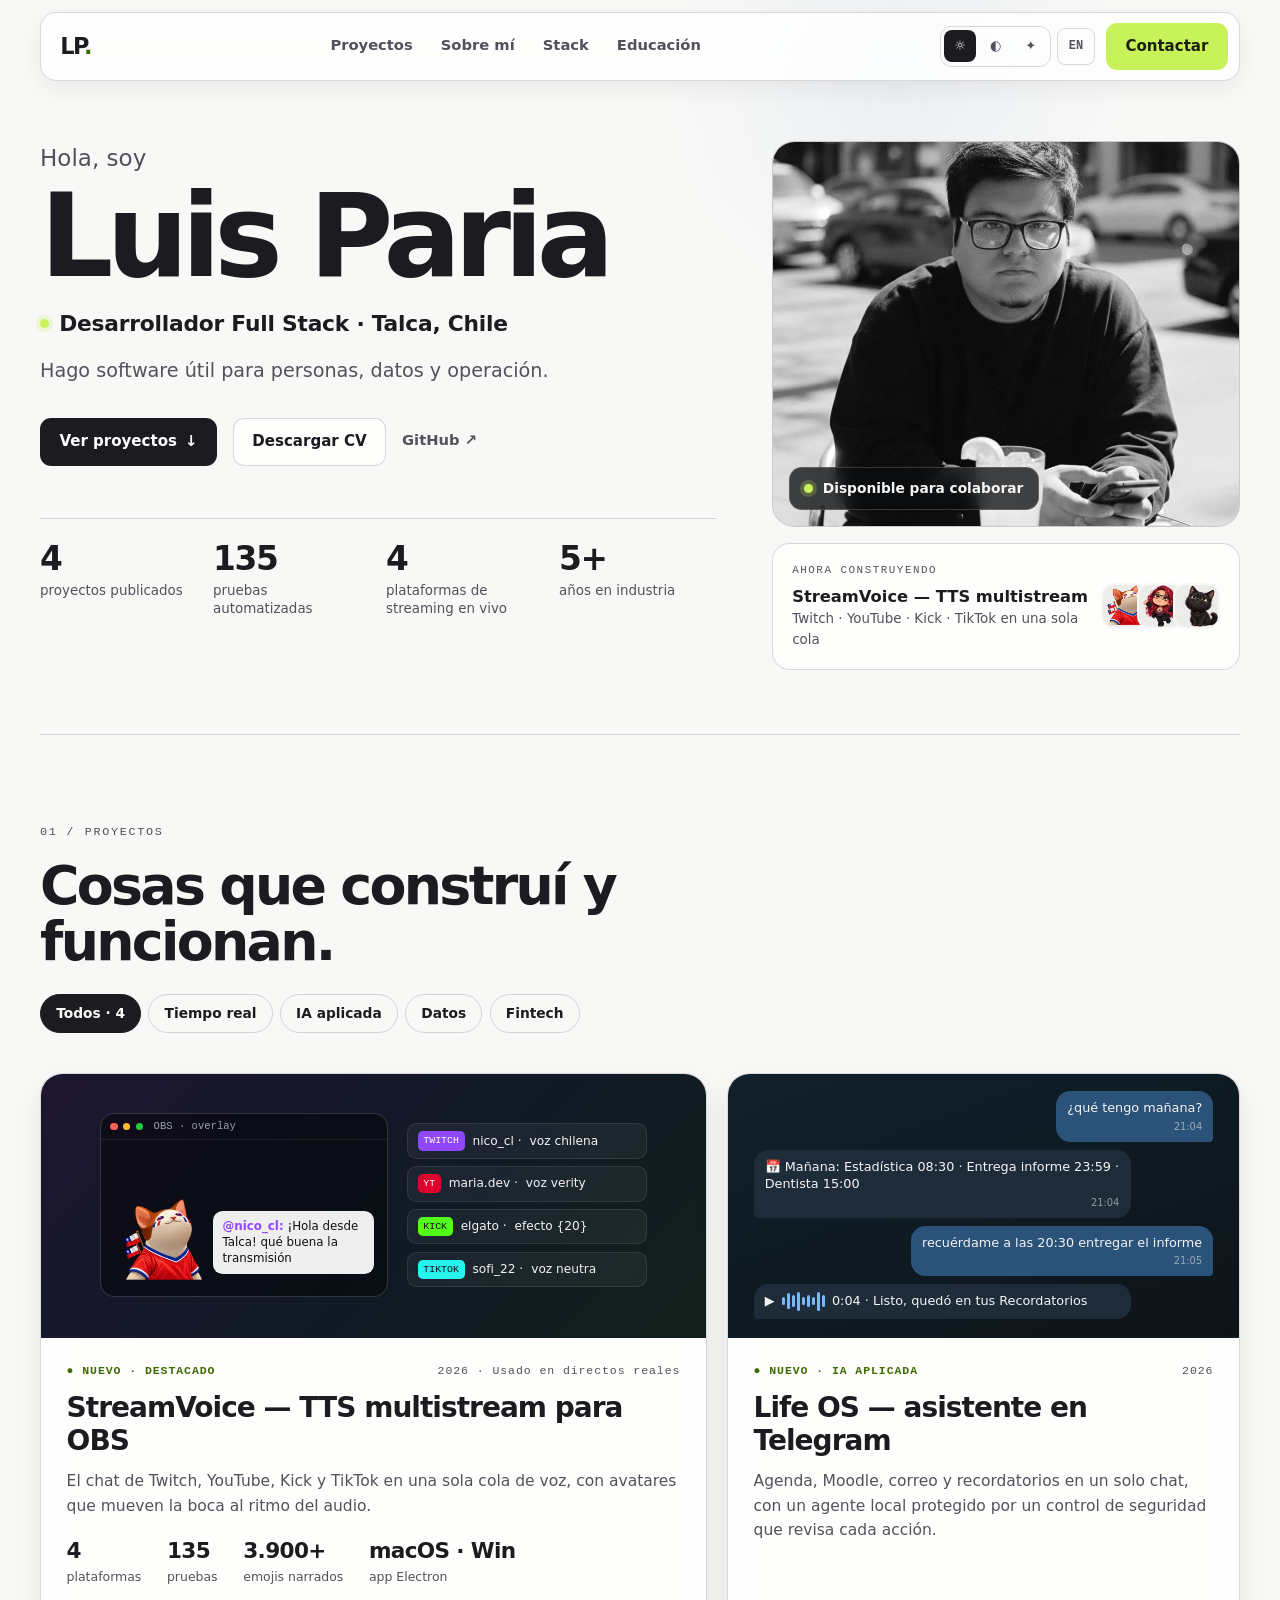
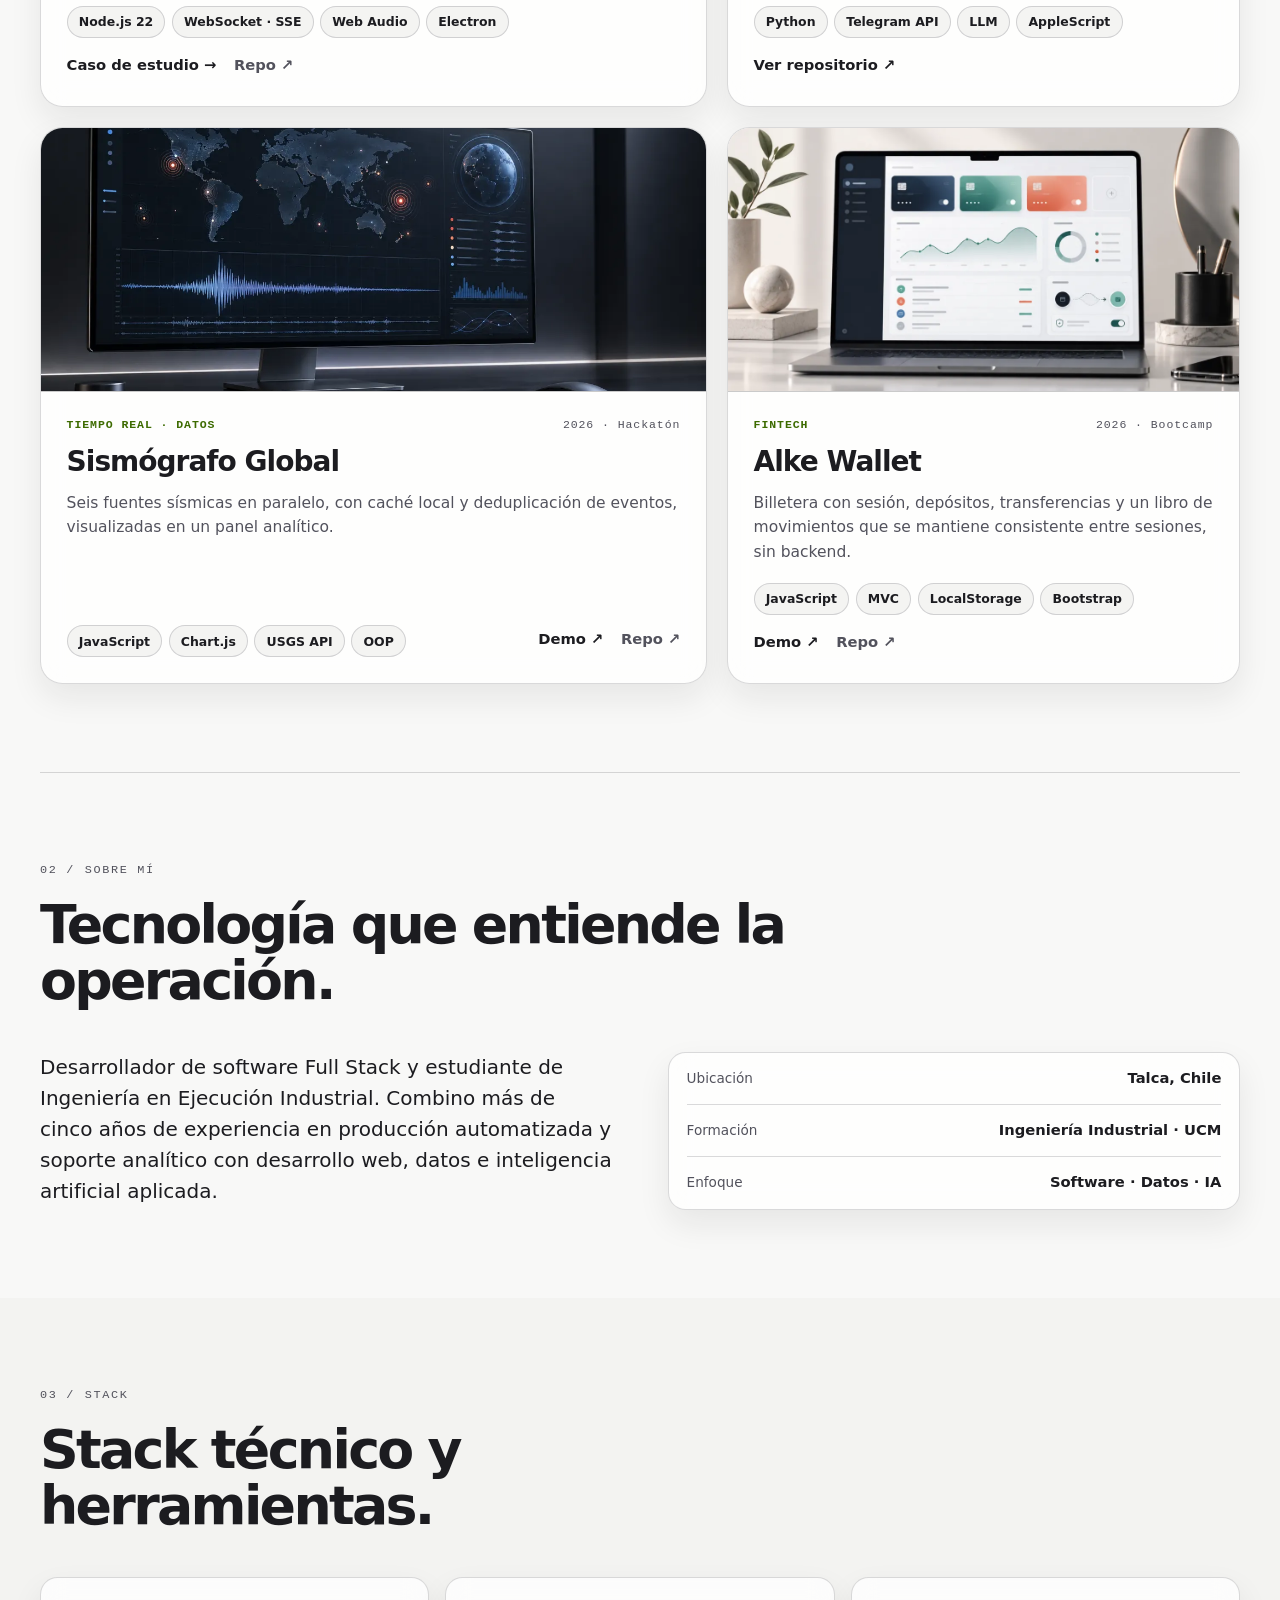
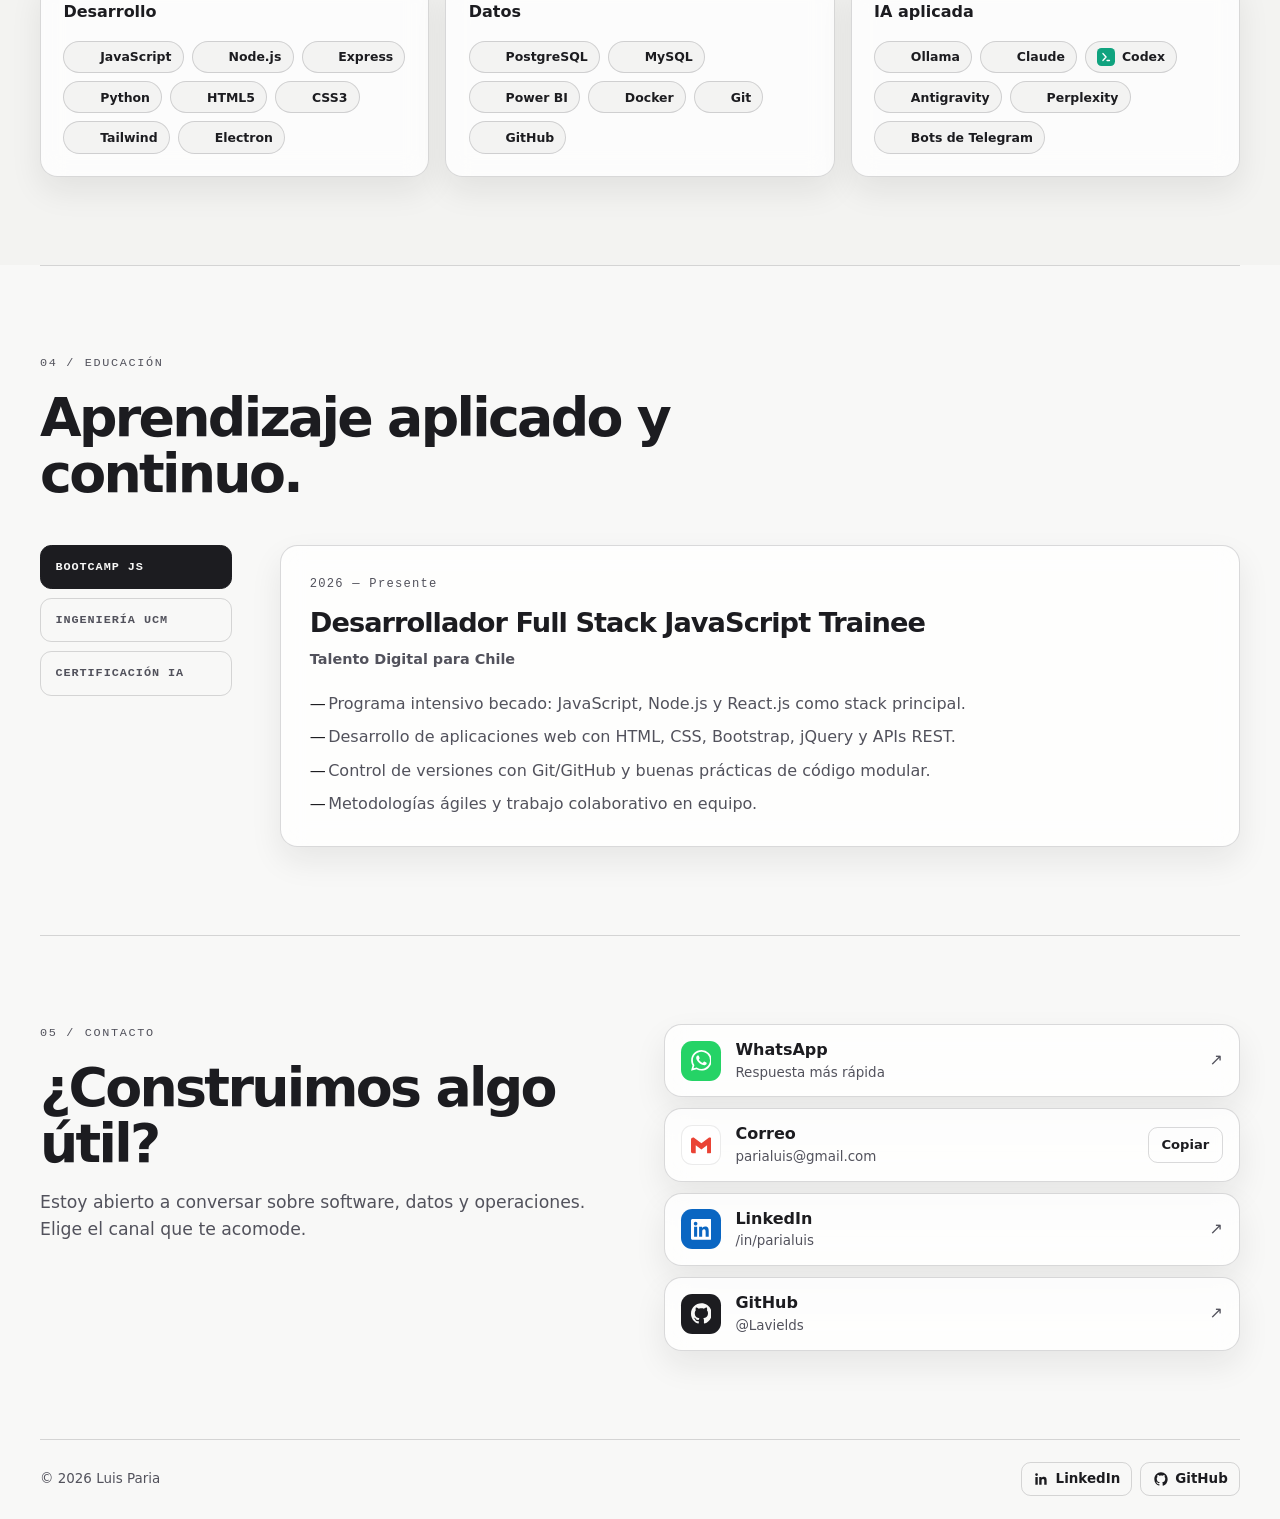
==== commit ef2d7977: "Portada personal, iconos de contacto y favicon pixel art - Hero con el nombre como protagonista y un" ====
--- a/index.html
+++ b/index.html
@@ -8,7 +8,9 @@
     <meta property="og:description" content="Software que conecta personas, datos y operación." />
     <meta property="og:image" content="https://lavields.github.io/CV/assets/luis-paria.webp" />
     <title>Luis Paria — Full Stack Developer</title>
-    <link rel="icon" type="image/svg+xml" href="data:image/svg+xml,%3Csvg xmlns='http://www.w3.org/2000/svg' viewBox='0 0 64 64'%3E%3Crect width='64' height='64' rx='18' fill='%2318181B'/%3E%3Cpath d='M18 16v32h7V31l12 17h9L33 30l12-14h-9L25 30V16z' fill='%23F4F4F5'/%3E%3C/svg%3E" />
+    <link rel="icon" type="image/png" sizes="32x32" href="assets/favicon-32.png" />
+    <link rel="icon" type="image/png" sizes="192x192" href="assets/favicon-192.png" />
+    <link rel="apple-touch-icon" href="assets/apple-touch-icon.png" />
     <link rel="stylesheet" href="styles.css" />
   </head>
   <body>
@@ -33,9 +35,11 @@
     <main id="contenido">
       <section class="hero section" id="inicio">
         <div class="hero-copy">
-          <p class="eyebrow"><span class="status-dot" aria-hidden="true"></span><span data-i18n="eyebrow">FULL STACK · DATOS · IA APLICADA — TALCA, CHILE</span></p>
-          <h1 data-i18n="heroTitle">Software que conecta personas, datos <em>y operación.</em></h1>
-          <p class="lead" data-i18n="heroLead">Soy <strong>Luis Paria</strong>, desarrollador Full Stack con más de cinco años en producción industrial. Construyo herramientas que se usan en el mundo real: desde un <strong>TTS multistream para OBS</strong> hasta un <strong>asistente personal con IA</strong> en Telegram.</p>
+          <img class="hero-avatar" src="assets/luis-paria.webp" alt="" width="96" height="96" />
+          <p class="hero-hello" data-i18n="heroHello">Hola, soy</p>
+          <h1 class="hero-name">Luis Paria</h1>
+          <p class="hero-role"><span class="status-dot" aria-hidden="true"></span><span data-i18n="heroRole">Desarrollador Full Stack · Talca, Chile</span></p>
+          <p class="lead" data-i18n="heroLead">Hago software útil para personas, datos y operación.</p>
           <div class="hero-actions">
             <a class="button button-primary" href="#proyectos" data-i18n="seeProjects">Ver proyectos <span aria-hidden="true">↓</span></a>
             <a class="button button-outline" href="assets/CV_Luis_Paria.pdf" download data-i18n="downloadCv">Descargar CV</a>
@@ -178,15 +182,15 @@
       <section class="contact section" id="contacto" aria-labelledby="contact-title">
         <div class="contact-copy reveal"><p class="eyebrow">05 / <span data-i18n="contactKicker">CONTACTO</span></p><h2 id="contact-title" data-i18n="contactTitle">¿Construimos algo útil?</h2><p data-i18n="contactText">Estoy abierto a conversar sobre software, datos y operaciones. Elige el canal que te acomode.</p></div>
         <ul class="contact-list reveal">
-          <li><a class="contact-option" href="https://wa.me/56939309824" target="_blank" rel="noreferrer"><span class="contact-icon ic-wa" aria-hidden="true">W</span><span><strong>WhatsApp</strong><small data-i18n="contactWaHint">Respuesta más rápida</small></span><span class="contact-go" aria-hidden="true">↗</span></a></li>
-          <li class="contact-option contact-mail"><a href="mailto:parialuis@gmail.com"><span class="contact-icon" aria-hidden="true">@</span><span><strong data-i18n="contactMail">Correo</strong><small>parialuis@gmail.com</small></span></a><button class="copy-button" type="button" data-copy="parialuis@gmail.com" data-i18n="copy">Copiar</button></li>
-          <li><a class="contact-option" href="https://www.linkedin.com/in/parialuis/" target="_blank" rel="noreferrer"><span class="contact-icon ic-in" aria-hidden="true">in</span><span><strong>LinkedIn</strong><small>/in/parialuis</small></span><span class="contact-go" aria-hidden="true">↗</span></a></li>
-          <li><a class="contact-option" href="https://github.com/Lavields" target="_blank" rel="noreferrer"><span class="contact-icon ic-gh" aria-hidden="true">⌥</span><span><strong>GitHub</strong><small>@Lavields</small></span><span class="contact-go" aria-hidden="true">↗</span></a></li>
+          <li><a class="contact-option" href="https://wa.me/56939309824" target="_blank" rel="noreferrer"><span class="contact-icon ic-wa" aria-hidden="true"><svg viewBox="0 0 24 24" focusable="false"><path fill="currentColor" d="M17.472 14.382c-.297-.149-1.758-.867-2.03-.967-.273-.099-.471-.148-.67.15-.197.297-.767.966-.94 1.164-.173.199-.347.223-.644.075-.297-.15-1.255-.463-2.39-1.475-.883-.788-1.48-1.761-1.653-2.059-.173-.297-.018-.458.13-.606.134-.133.298-.347.446-.52.149-.174.198-.298.298-.497.099-.198.05-.371-.025-.52-.075-.149-.669-1.612-.916-2.207-.242-.579-.487-.5-.669-.51-.173-.008-.371-.01-.57-.01-.198 0-.52.074-.792.372-.272.297-1.04 1.016-1.04 2.479 0 1.462 1.065 2.875 1.213 3.074.149.198 2.096 3.2 5.077 4.487.709.306 1.262.489 1.694.625.712.227 1.36.195 1.871.118.571-.085 1.758-.719 2.006-1.413.248-.694.248-1.289.173-1.413-.074-.124-.272-.198-.57-.347m-5.421 7.403h-.004a9.87 9.87 0 01-5.031-1.378l-.361-.214-3.741.982.998-3.648-.235-.374a9.86 9.86 0 01-1.51-5.26c.001-5.45 4.436-9.884 9.888-9.884 2.64 0 5.122 1.03 6.988 2.898a9.825 9.825 0 012.893 6.994c-.003 5.45-4.437 9.884-9.885 9.884m8.413-18.297A11.815 11.815 0 0012.05 0C5.495 0 .16 5.335.157 11.892c0 2.096.547 4.142 1.588 5.945L.057 24l6.305-1.654a11.882 11.882 0 005.683 1.448h.005c6.554 0 11.89-5.335 11.893-11.893a11.821 11.821 0 00-3.48-8.413Z"/></svg></span><span><strong>WhatsApp</strong><small data-i18n="contactWaHint">Respuesta más rápida</small></span><span class="contact-go" aria-hidden="true">↗</span></a></li>
+          <li class="contact-option contact-mail"><a href="mailto:parialuis@gmail.com"><span class="contact-icon ic-gm" aria-hidden="true"><svg viewBox="0 0 24 24" focusable="false"><path fill="currentColor" d="M24 5.457v13.909c0 .904-.732 1.636-1.636 1.636h-3.819V11.73L12 16.64l-6.545-4.91v9.273H1.636A1.636 1.636 0 0 1 0 19.366V5.457c0-2.023 2.309-3.178 3.927-1.964L5.455 4.64 12 9.548l6.545-4.91 1.528-1.145C21.69 2.28 24 3.434 24 5.457z"/></svg></span><span><strong data-i18n="contactMail">Correo</strong><small>parialuis@gmail.com</small></span></a><button class="copy-button" type="button" data-copy="parialuis@gmail.com" data-i18n="copy">Copiar</button></li>
+          <li><a class="contact-option" href="https://www.linkedin.com/in/parialuis/" target="_blank" rel="noreferrer"><span class="contact-icon ic-in" aria-hidden="true"><svg viewBox="0 0 24 24" focusable="false"><path fill="currentColor" d="M20.447 20.452h-3.554v-5.569c0-1.328-.027-3.037-1.852-3.037-1.853 0-2.136 1.445-2.136 2.939v5.667H9.351V9h3.414v1.561h.046c.477-.9 1.637-1.85 3.37-1.85 3.601 0 4.267 2.37 4.267 5.455v6.286zM5.337 7.433c-1.144 0-2.063-.926-2.063-2.065 0-1.138.92-2.063 2.063-2.063 1.14 0 2.064.925 2.064 2.063 0 1.139-.925 2.065-2.064 2.065zm1.782 13.019H3.555V9h3.564v11.452zM22.225 0H1.771C.792 0 0 .774 0 1.729v20.542C0 23.227.792 24 1.771 24h20.451C23.2 24 24 23.227 24 22.271V1.729C24 .774 23.2 0 22.222 0h.003z"/></svg></span><span><strong>LinkedIn</strong><small>/in/parialuis</small></span><span class="contact-go" aria-hidden="true">↗</span></a></li>
+          <li><a class="contact-option" href="https://github.com/Lavields" target="_blank" rel="noreferrer"><span class="contact-icon ic-gh" aria-hidden="true"><svg viewBox="0 0 24 24" focusable="false"><path fill="currentColor" d="M12 .297c-6.63 0-12 5.373-12 12 0 5.303 3.438 9.8 8.205 11.385.6.113.82-.258.82-.577 0-.285-.01-1.04-.015-2.04-3.338.724-4.042-1.61-4.042-1.61C4.422 18.07 3.633 17.7 3.633 17.7c-1.087-.744.084-.729.084-.729 1.205.084 1.838 1.236 1.838 1.236 1.07 1.835 2.809 1.305 3.495.998.108-.776.417-1.305.76-1.605-2.665-.3-5.466-1.332-5.466-5.93 0-1.31.465-2.38 1.235-3.22-.135-.303-.54-1.523.105-3.176 0 0 1.005-.322 3.3 1.23.96-.267 1.98-.399 3-.405 1.02.006 2.04.138 3 .405 2.28-1.552 3.285-1.23 3.285-1.23.645 1.653.24 2.873.12 3.176.765.84 1.23 1.91 1.23 3.22 0 4.61-2.805 5.625-5.475 5.92.42.36.81 1.096.81 2.22 0 1.606-.015 2.896-.015 3.286 0 .315.21.69.825.57C20.565 22.092 24 17.592 24 12.297c0-6.627-5.373-12-12-12"/></svg></span><span><strong>GitHub</strong><small>@Lavields</small></span><span class="contact-go" aria-hidden="true">↗</span></a></li>
         </ul>
       </section>
     </main>
 
-    <nav class="mobile-dock" aria-label="Acciones rápidas" data-i18n-label="dockLabel">
+    <nav class="mobile-dock is-hidden" aria-label="Acciones rápidas" data-i18n-label="dockLabel">
       <a class="button button-primary" href="#proyectos" data-i18n="seeProjectsShort">Ver proyectos</a>
       <a class="button button-outline" href="assets/CV_Luis_Paria.pdf" download data-i18n="downloadCv">Descargar CV</a>
     </nav>
--- a/styles.css
+++ b/styles.css
@@ -144,6 +144,10 @@
 /* ---------- Portada ---------- */
 .hero { display: grid; grid-template-columns: minmax(0, 1.3fr) minmax(18rem, .9fr); align-items: start; gap: 3.5rem; padding-block: 4.5rem 4rem; }
 h1 { max-width: 760px; margin-bottom: 1.4rem; font-size: clamp(2.7rem, 5.6vw, 4.6rem); line-height: 1.02; letter-spacing: -.055em; }
+.hero-avatar { display: none; }
+.hero-hello { margin: 0 0 .4rem; color: var(--muted); font-size: clamp(1.15rem, 1.8vw, 1.5rem); font-weight: 500; }
+.hero-name { margin-bottom: 1.1rem; font-size: clamp(3.6rem, 9vw, 7.4rem); line-height: .92; letter-spacing: -.06em; }
+.hero-role { display: flex; align-items: center; gap: .65rem; margin-bottom: 1rem; font-size: clamp(1.1rem, 1.7vw, 1.4rem); font-weight: 650; letter-spacing: -.01em; }
 h1 em { color: var(--muted); font-style: normal; }
 .lead { max-width: 640px; color: var(--muted); font-size: clamp(1.05rem, 1.5vw, 1.2rem); }
 .lead strong { color: var(--ink); font-weight: 650; }
@@ -295,8 +299,9 @@
 .contact-option strong { display: block; font-size: 1rem; }
 .contact-option small { display: block; color: var(--muted); font-size: .84rem; }
 .contact-mail a { display: flex; flex: 1; align-items: center; gap: .9rem; min-width: 0; }
-.contact-icon { display: grid; flex: none; place-items: center; width: 2.5rem; height: 2.5rem; border-radius: .7rem; background: var(--surface); font-weight: 800; }
-.ic-wa { background: #25d366; color: #08240f; } .ic-in { background: #0a66c2; color: #fff; } .ic-gh { background: var(--ink); color: var(--paper); }
+.contact-icon { display: grid; flex: none; place-items: center; width: 2.5rem; height: 2.5rem; border-radius: .7rem; background: var(--surface); }
+.contact-icon svg { width: 1.3rem; height: 1.3rem; }
+.ic-wa { background: #25d366; color: #fff; } .ic-gm { background: #fff; color: #ea4335; box-shadow: inset 0 0 0 1px rgba(0,0,0,.08); } .ic-in { background: #0a66c2; color: #fff; } .ic-gh { background: var(--ink); color: var(--paper); }
 .contact-go { margin-left: auto; color: var(--muted); }
 .copy-button { flex: none; min-height: 2.3rem; margin-left: auto; padding: .3rem .8rem; border: 1px solid var(--line); border-radius: .6rem; background: transparent; color: var(--ink); font-size: .82rem; font-weight: 700; }
 .copy-button:hover { border-color: var(--ink); }
@@ -385,6 +390,7 @@
   font-family: "Press Start 2P", ui-monospace, monospace; font-weight: 400;
 }
 html[data-theme="pixel"] h1 { font-size: clamp(1.8rem, 3.8vw, 3.2rem); line-height: 1.3; letter-spacing: -.03em; }
+html[data-theme="pixel"] .hero-name { font-size: clamp(2.4rem, 6vw, 4.6rem); line-height: 1.15; }
 html[data-theme="pixel"] .section-heading h2, html[data-theme="pixel"] .contact h2 { font-size: clamp(1.45rem, 2.9vw, 2.5rem); line-height: 1.35; }
 html[data-theme="pixel"] .project-card h3 { font-size: clamp(1rem, 1.7vw, 1.3rem); line-height: 1.55; }
 html[data-theme="pixel"] .education-panel h3 { font-size: clamp(.98rem, 1.65vw, 1.25rem); line-height: 1.65; }
@@ -441,7 +447,12 @@
   .section { padding-block: 3.75rem; }
   .hero { padding-block: 2.5rem 3rem; }
   h1 { font-size: clamp(2.3rem, 10.5vw, 3rem); }
-  .hero-actions .button-outline { display: none; }
+  .hero-name { font-size: clamp(3.2rem, 17vw, 4.6rem); }
+  .hero-avatar { display: block; width: 5.5rem; height: 5.5rem; margin-bottom: 1.4rem; border: 1px solid var(--line); border-radius: 50%; object-fit: cover; object-position: center 30%; filter: grayscale(100%) contrast(1.05); }
+  .hero-actions { display: grid; grid-template-columns: 1fr 1fr; }
+  .hero-actions .button { justify-content: center; }
+  .hero-actions .text-link { display: none; }
+  .portrait-card { display: none; }
   .proof { grid-template-columns: 1fr 1fr; gap: 1.1rem; margin-top: 2.2rem; }
   .hero-side { grid-template-columns: 1fr; }
   .portrait-card { aspect-ratio: 16 / 10; }
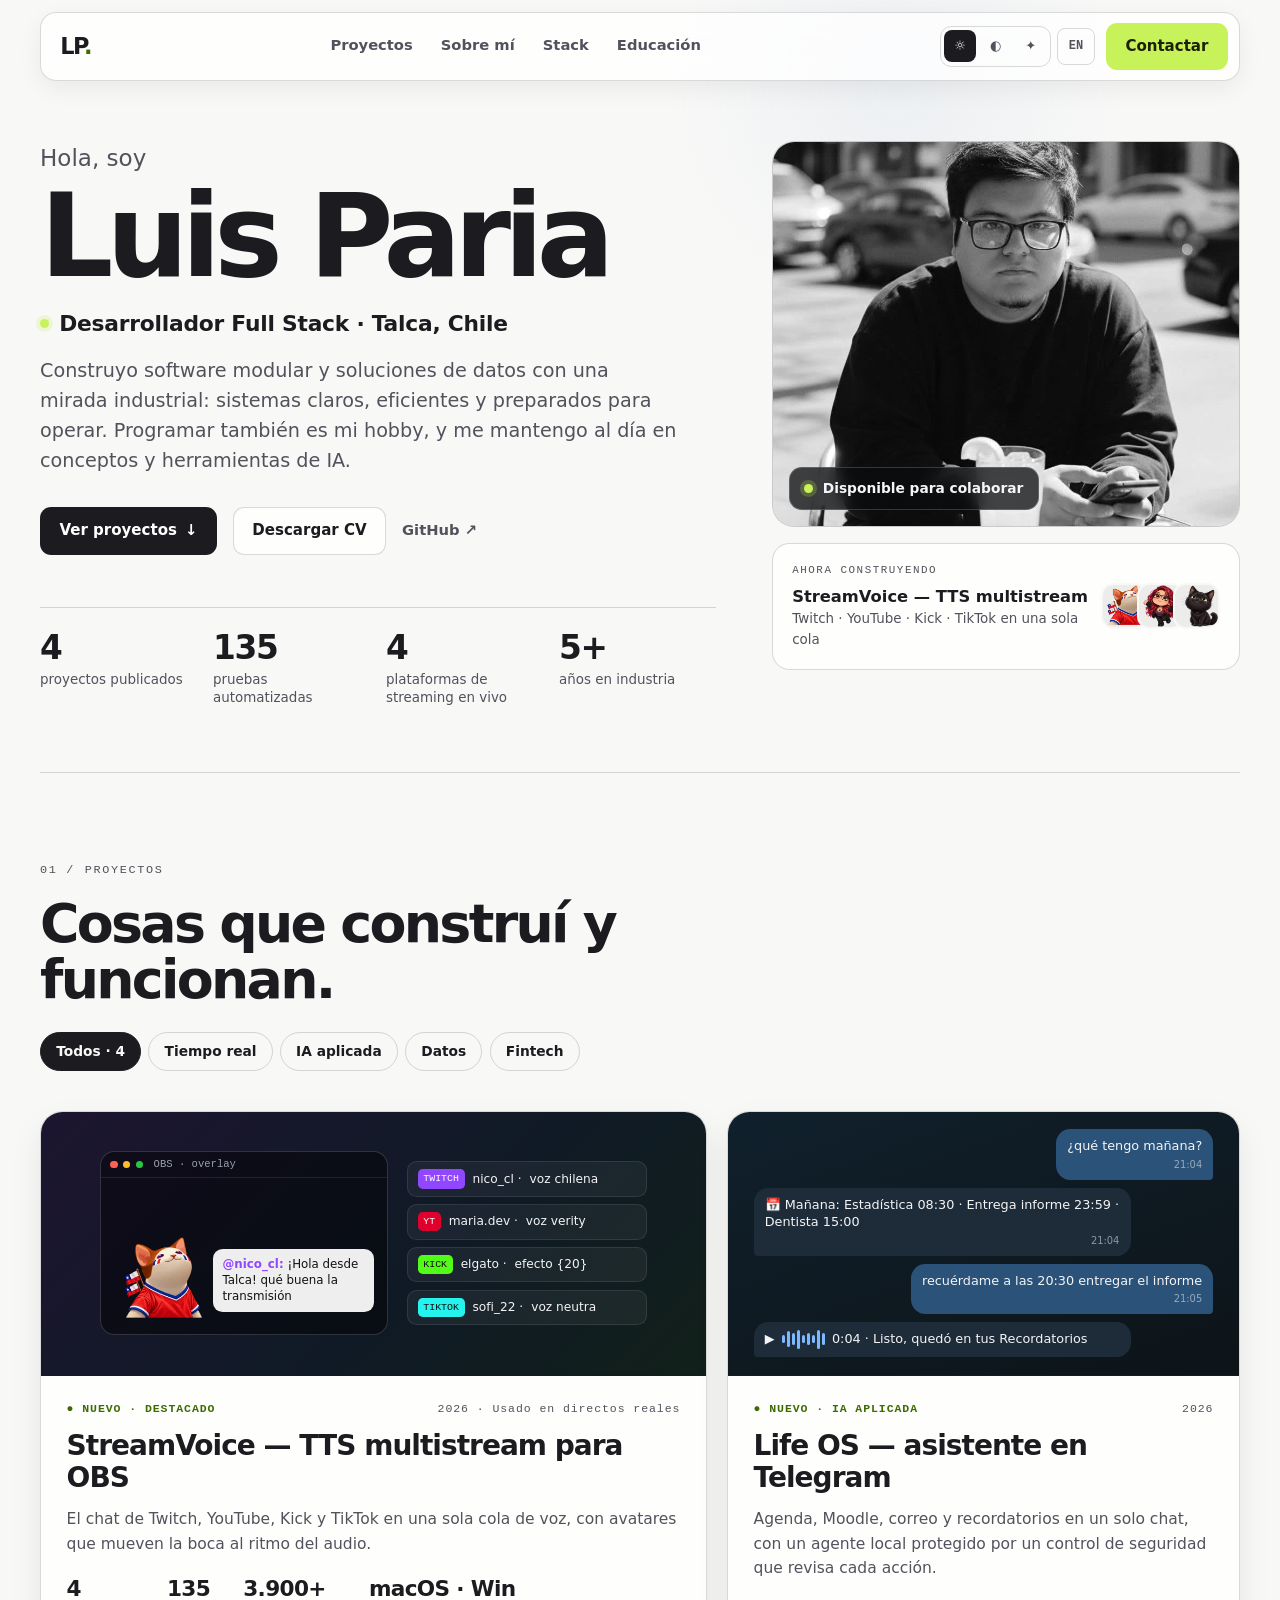
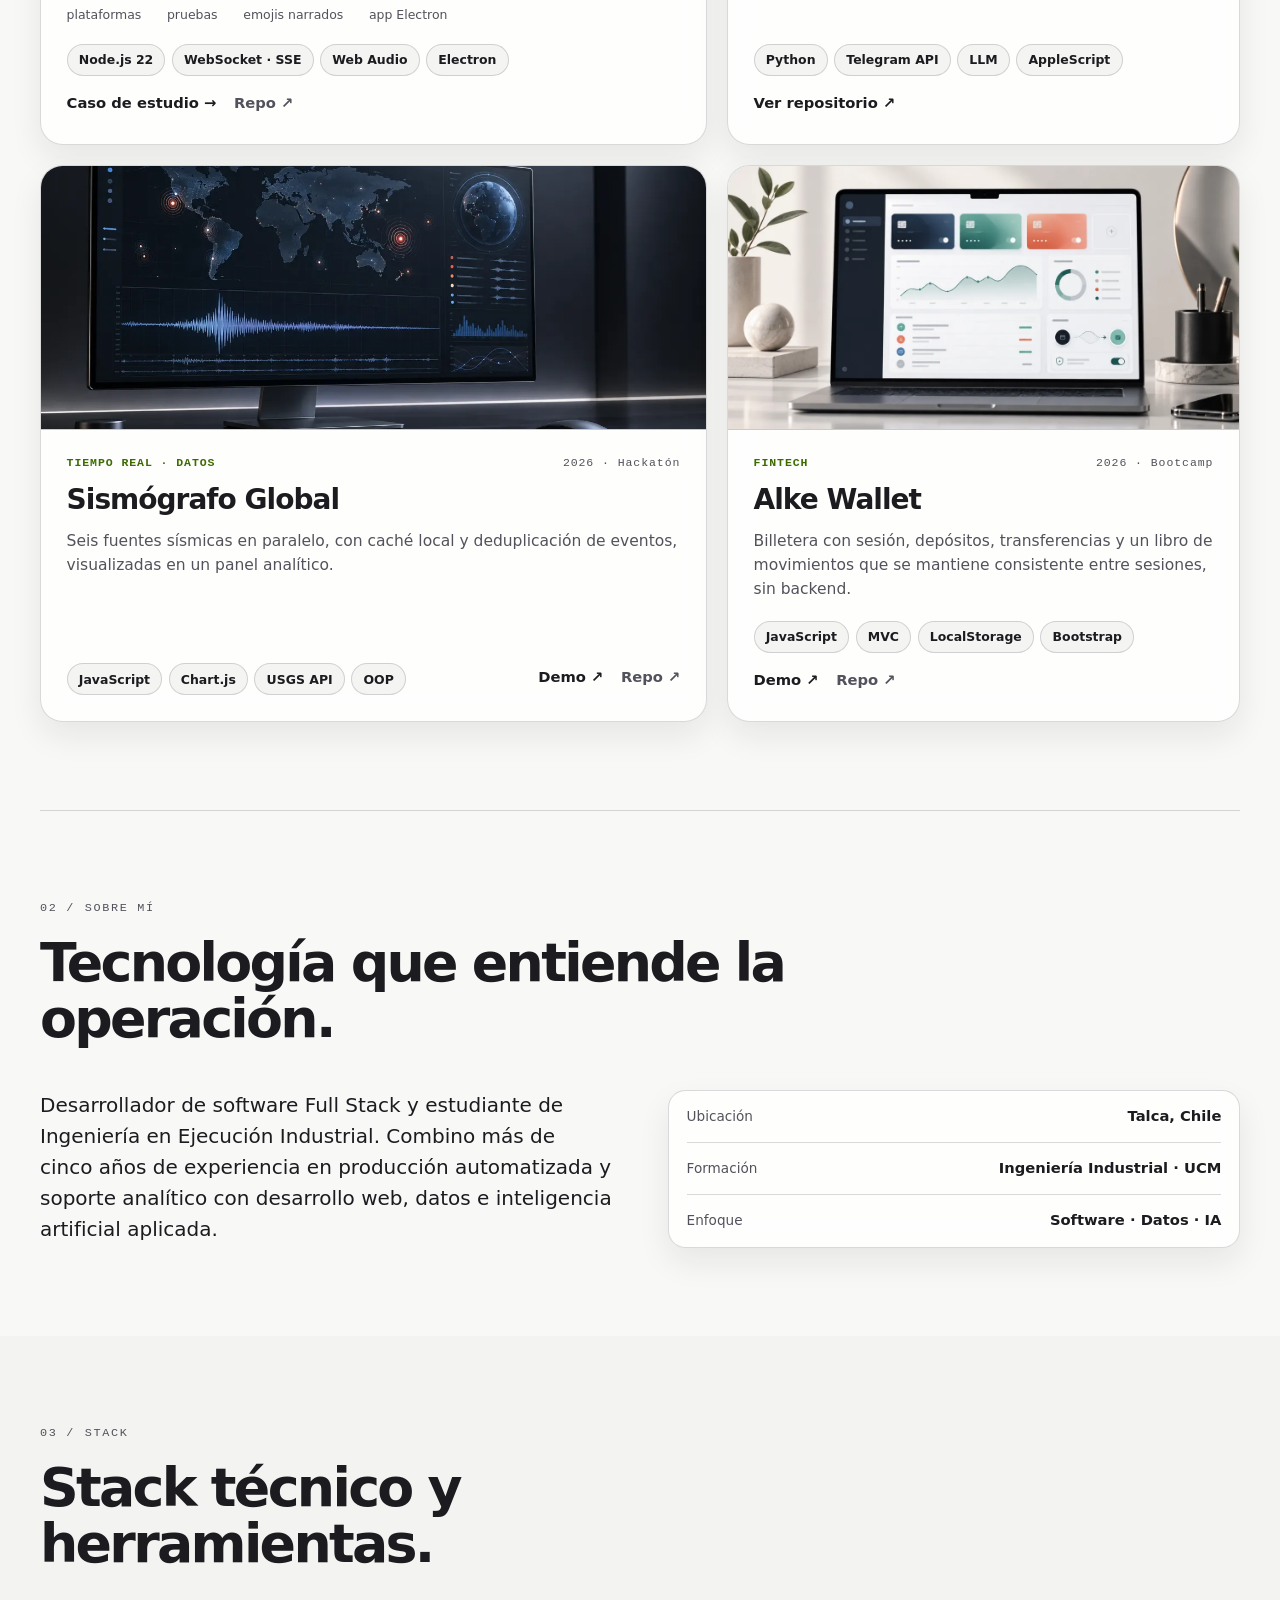
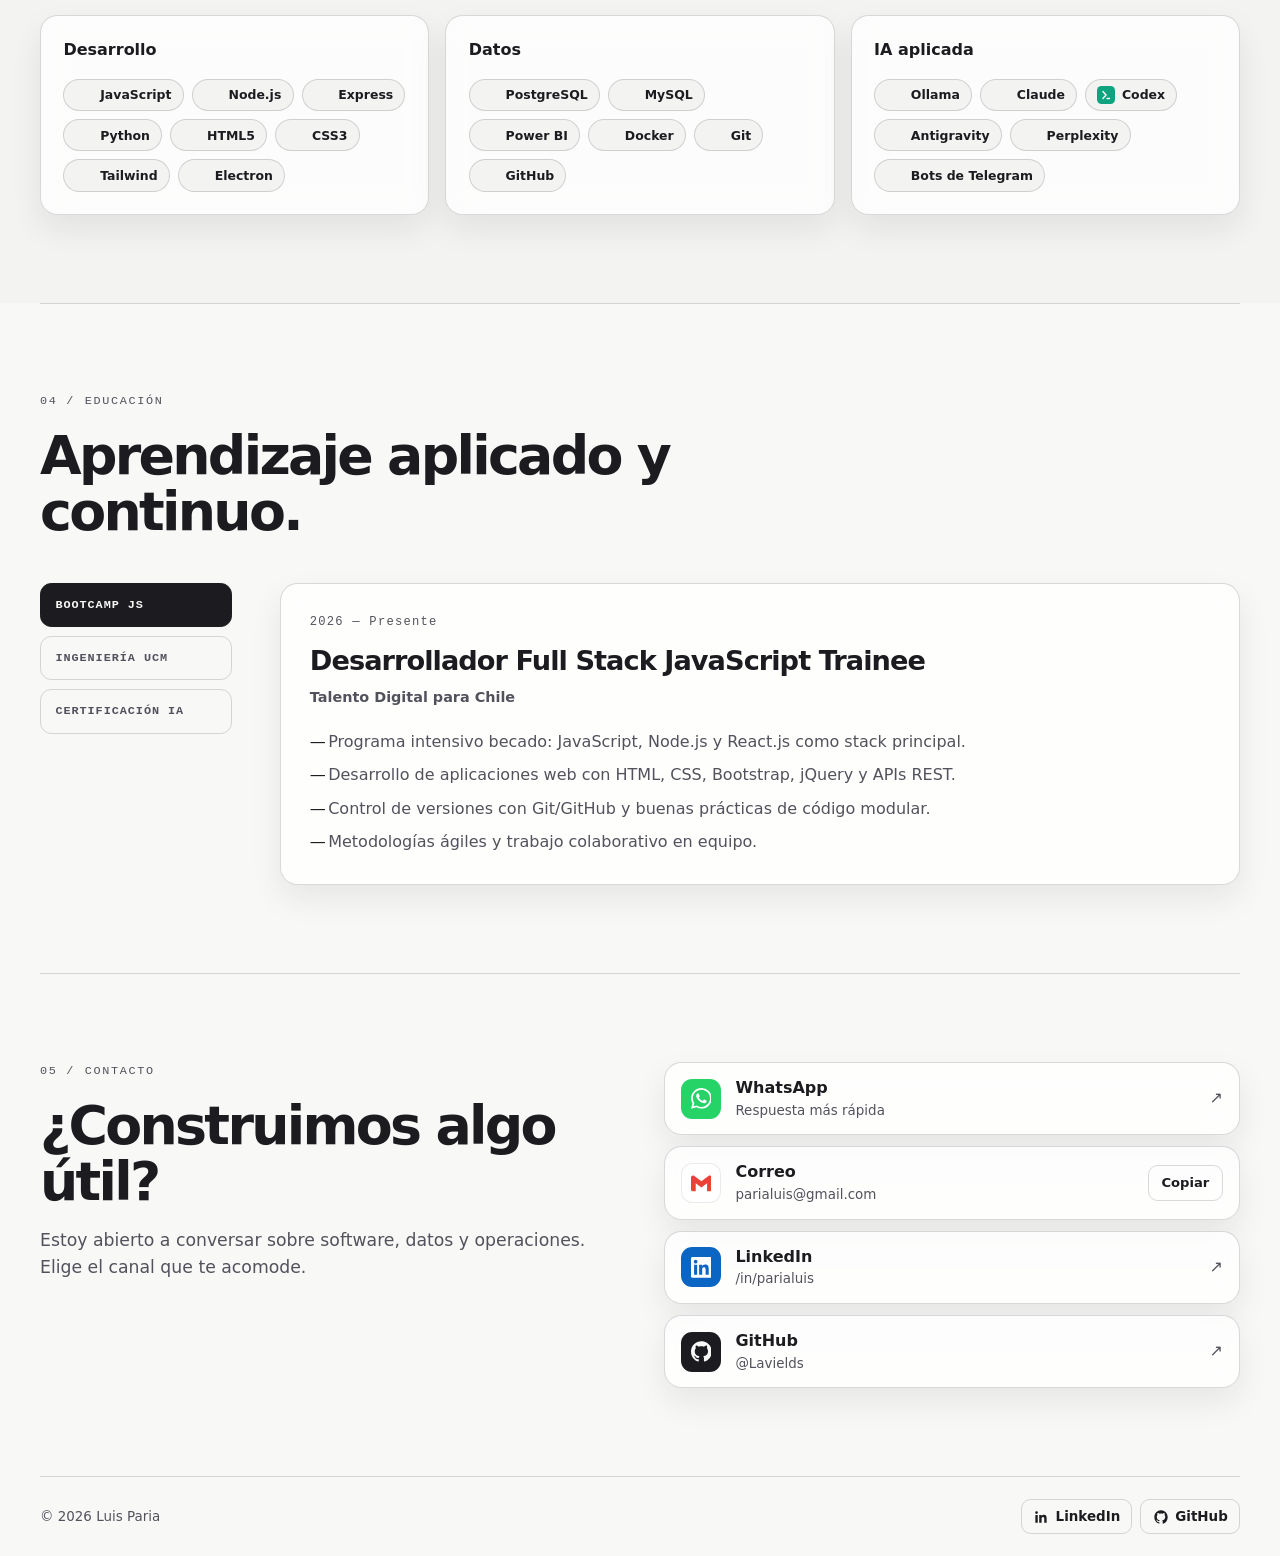
==== commit 39d7e696: "Recupera la frase original de la portada y suma hobby e IA Co-Authored-By: Claude Opus 5.5 <noreply@" ====
--- a/index.html
+++ b/index.html
@@ -39,7 +39,7 @@
           <p class="hero-hello" data-i18n="heroHello">Hola, soy</p>
           <h1 class="hero-name">Luis Paria</h1>
           <p class="hero-role"><span class="status-dot" aria-hidden="true"></span><span data-i18n="heroRole">Desarrollador Full Stack · Talca, Chile</span></p>
-          <p class="lead" data-i18n="heroLead">Hago software útil para personas, datos y operación.</p>
+          <p class="lead" data-i18n="heroLead">Construyo software modular y soluciones de datos con una mirada industrial: sistemas claros, eficientes y preparados para operar. Programar también es mi hobby, y me mantengo al día en conceptos y herramientas de IA.</p>
           <div class="hero-actions">
             <a class="button button-primary" href="#proyectos" data-i18n="seeProjects">Ver proyectos <span aria-hidden="true">↓</span></a>
             <a class="button button-outline" href="assets/CV_Luis_Paria.pdf" download data-i18n="downloadCv">Descargar CV</a>
